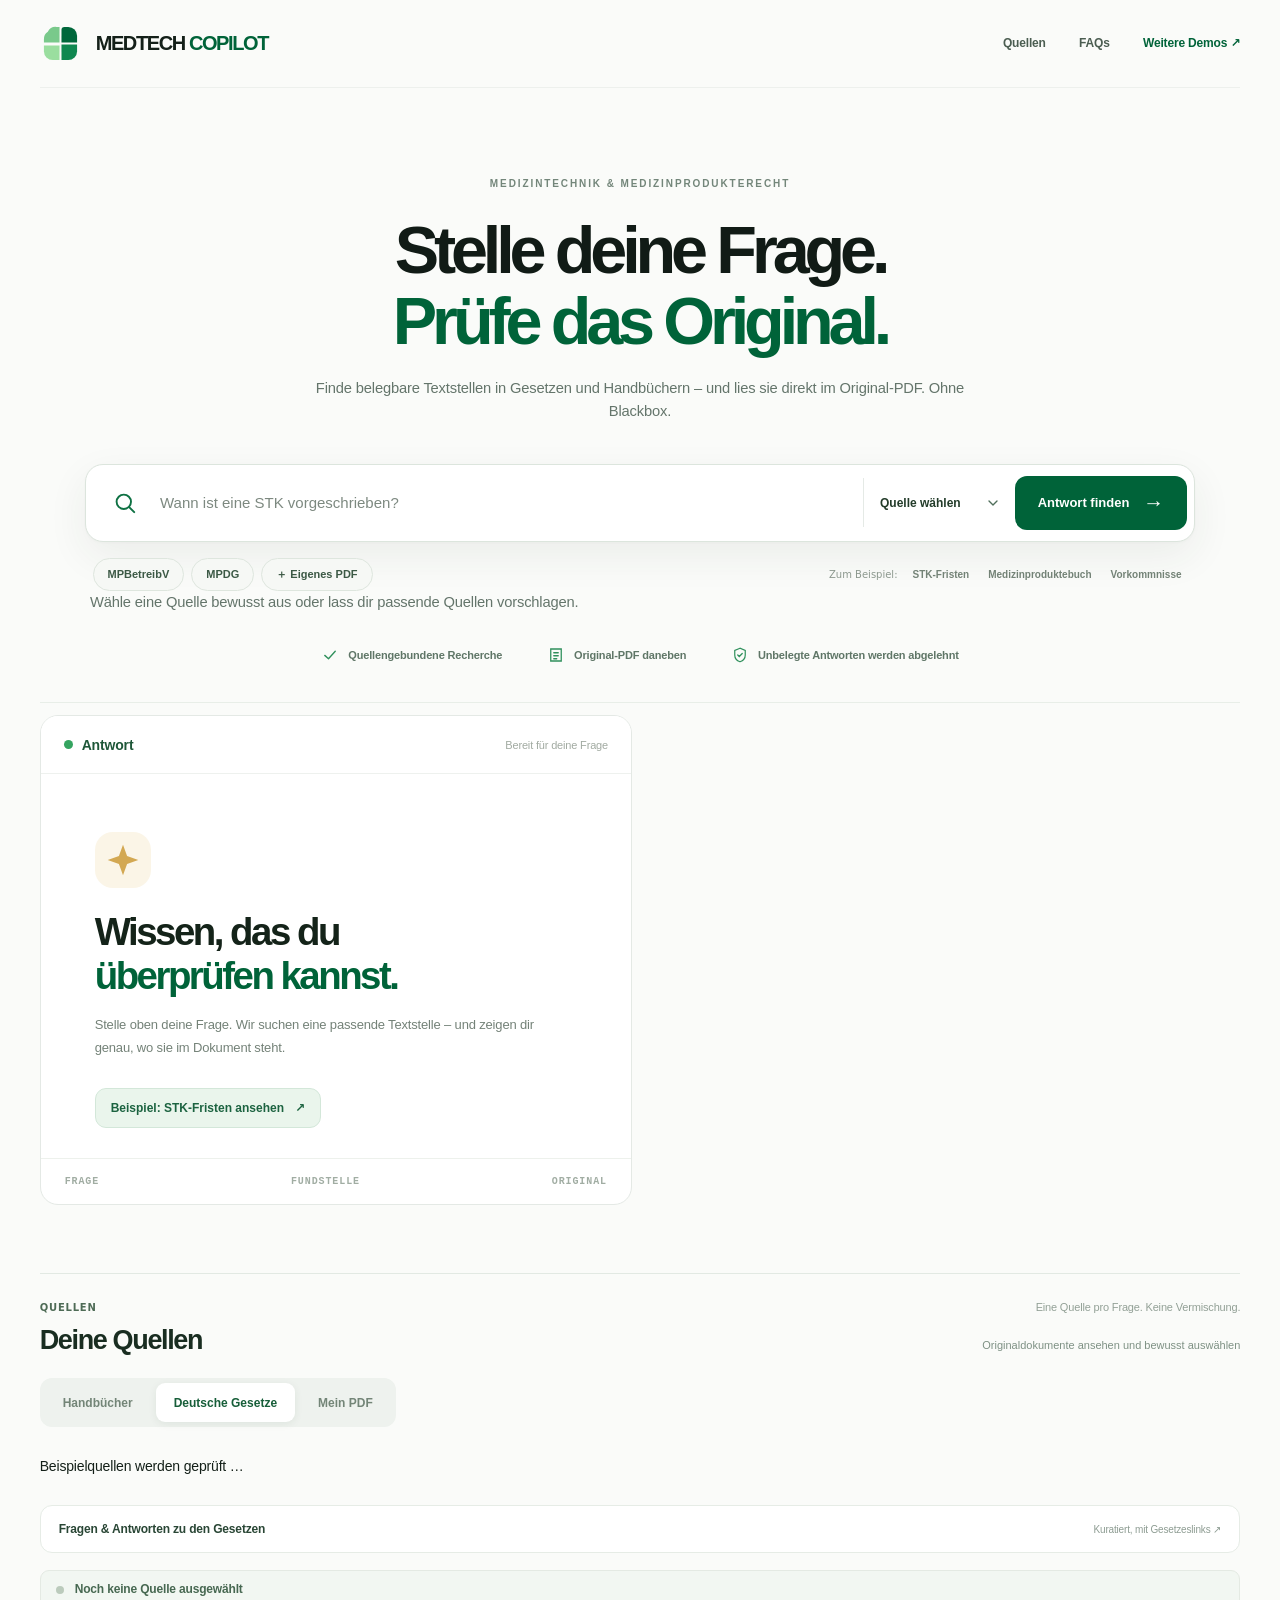
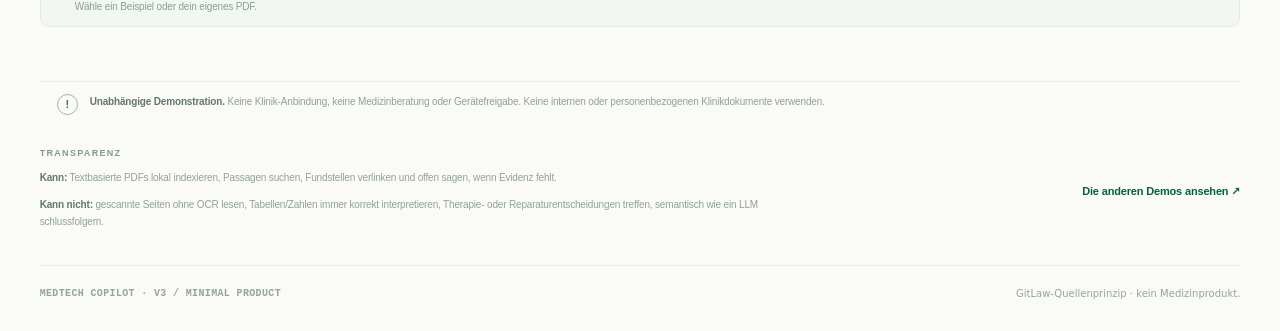
==== upload.html @ 41587930 "design(v3): show the actual user question above the answer, never placeholder legal conclusions" ====
<!doctype html>
<html lang="de">
<head>
<meta charset="utf-8">
<meta name="viewport" content="width=device-width,initial-scale=1">
<meta name="theme-color" content="#fafbf9">
<meta name="description" content="MEDTECH COPILOT: Quellengebundene Recherche für Medizinprodukterecht. Frage stellen, Fundstelle lesen, Original-PDF prüfen.">
<meta http-equiv="Content-Security-Policy" content="default-src 'self'; script-src 'self'; style-src 'self'; img-src 'self' blob: data:; worker-src 'self' blob:; connect-src 'self'; font-src 'self' data:; object-src 'none'; base-uri 'self'; form-action 'none'">
<title>MEDTECH COPILOT · Frage. Antwort. Original.</title>
<link rel="stylesheet" href="./v9.css">
<link rel="stylesheet" href="./source10.css">
<link rel="stylesheet" href="./v12.css">
<link rel="stylesheet" href="./v3.css">
<script defer src="./src/learning_loop.js"></script>
<script type="module" src="./src/upload_app.mjs"></script>
</head>
<body>
<div class="site">
  <header class="topbar">
    <a href="./upload.html" class="brand" aria-label="MEDTECH COPILOT">
      <span class="brand-mark" aria-hidden="true"><svg width="40" height="40" viewBox="0 0 40 40" fill="none"><path d="M7 8a9 9 0 0 1 9-5h3v16H3v-3a9 9 0 0 1 4-8Z" fill="#79C98B"/><path d="M24 3h4a9 9 0 0 1 9 9v7H21V6a3 3 0 0 1 3-3Z" fill="#00673B"/><path d="M3 22h16v15h-7a9 9 0 0 1-9-9v-6Z" fill="#9ADE9F"/><path d="M21 21h16v7a9 9 0 0 1-9 9h-7V21Z" fill="#0F8750"/></svg></span>
      <span class="brand-wordmark">MEDTECH <strong>COPILOT</strong></span>
    </a>
    <nav aria-label="Hauptnavigation">
      <a href="#sourceChooser">Quellen</a>
      <a href="#faqDisclosure">FAQs</a>
      <a href="./" class="nav-demos">Weitere Demos <span aria-hidden="true">↗</span></a>
    </nav>
  </header>
  <main>

    <section class="source-intro" aria-labelledby="mainTitle">
      <div class="intro-copy">
        <span class="hero-overline">MEDIZINTECHNIK &amp; MEDIZINPRODUKTERECHT</span>
        <h1 id="mainTitle">Stelle deine Frage.<span>Prüfe das Original.</span></h1>
        <p>Finde belegbare Textstellen in Gesetzen und Handbüchern – und lies sie direkt im Original-PDF. Ohne Blackbox.</p>
        <form id="heroQuestionForm" class="hero-question-form" autocomplete="off">
          <label class="visually-hidden" for="heroQuestionInput">Deine Fachfrage</label>
          <div class="hero-query-line">
            <svg class="hero-search-icon" width="23" height="23" viewBox="0 0 24 24" fill="none" aria-hidden="true"><circle cx="10.8" cy="10.8" r="7.2" stroke="currentColor" stroke-width="1.9"/><path d="m16.2 16.2 5 5" stroke="currentColor" stroke-width="1.9" stroke-linecap="round"/></svg>
            <input id="heroQuestionInput" type="search" maxlength="400" placeholder="Wann ist eine STK vorgeschrieben?" autocomplete="off" aria-describedby="heroQueryStatus" required>
            <label class="visually-hidden" for="heroSourceSelect">Quelle für die Recherche auswählen</label>
            <select id="heroSourceSelect" aria-label="Quelle für die Recherche auswählen">
              <option value="auto">Quelle wählen</option>
            </select>
            <button id="heroAskButton" type="submit">Antwort finden <span aria-hidden="true">→</span></button>
          </div>
        </form>
        <div class="v3-quickbar" aria-label="Quellen und Beispiele">
          <div class="v3-source-pills" aria-label="Quelle schnell auswählen">
            <button type="button" data-quick-source="mpbetreibv" aria-pressed="false">MPBetreibV</button>
            <button type="button" data-quick-source="mpdg" aria-pressed="false">MPDG</button>
            <button type="button" data-quick-source="own" aria-pressed="false">＋ Eigenes PDF</button>
          </div>
          <div class="hero-examples" aria-label="Beispielfragen">
            <span>Zum Beispiel:</span>
            <button type="button" data-starter-question="Wie oft ist eine sicherheitstechnische Kontrolle (STK) fällig?">STK-Fristen</button>
            <button type="button" data-starter-question="Für welche Geräte braucht man ein Medizinproduktebuch?">Medizinproduktebuch</button>
            <button type="button" data-starter-question="Wann muss ein mutmaßlich schwerwiegendes Vorkommnis gemeldet werden?">Vorkommnisse</button>
          </div>
        </div>
        <p id="heroQueryStatus" class="hero-query-status" role="status" aria-live="polite">Wähle eine Quelle bewusst aus oder lass dir passende Quellen vorschlagen.</p>
        <div id="heroRecommendations" class="hero-recommendations hidden" aria-label="Quelle für deine Frage bestätigen"></div>
      </div>
    </section>
    <div class="v3-proof-line" id="howItWorks" aria-label="So funktioniert MEDTECH COPILOT">
      <span><svg viewBox="0 0 24 24" width="18" height="18" fill="none" aria-hidden="true"><path d="M5 12.5 10 17l9-10" stroke="currentColor" stroke-width="1.8" stroke-linecap="round" stroke-linejoin="round"/></svg> Quellengebundene Recherche</span>
      <span><svg viewBox="0 0 24 24" width="18" height="18" fill="none" aria-hidden="true"><path d="m5 4 14 0v16H5zM9 9h6m-6 4h6m-6 4h4" stroke="currentColor" stroke-width="1.7" stroke-linecap="round"/></svg> Original-PDF daneben</span>
      <span><svg viewBox="0 0 24 24" width="18" height="18" fill="none" aria-hidden="true"><path d="M12 3 5 6v6c0 5 3 7.7 7 9 4-1.3 7-4 7-9V6l-7-3Z" stroke="currentColor" stroke-width="1.6"/><path d="m9 12 2 2 4-4" stroke="currentColor" stroke-width="1.7" stroke-linecap="round"/></svg> Unbelegte Antworten werden abgelehnt</span>
    </div>
    <div class="source-workbench" id="sourceWorkbench"><div class="source-main">
      <section id="workspaceWelcome" class="v3-welcome" aria-label="Antwortbereich">
        <div class="v3-pane-top"><span><span class="v3-pane-dot"></span> Antwort</span><span class="v3-pane-meta">Bereit für deine Frage</span></div>
        <div class="v3-welcome-content">
          <div class="v3-welcome-symbol" aria-hidden="true"><svg width="34" height="34" viewBox="0 0 40 40" fill="none"><path d="M20 2 24.8 15.2 38 20 24.8 24.8 20 38 15.2 24.8 2 20 15.2 15.2 20 2Z" fill="currentColor"/></svg></div>
          <h2>Wissen, das du<br><em>überprüfen kannst.</em></h2>
          <p>Stelle oben deine Frage. Wir suchen eine passende Textstelle – und zeigen dir genau, wo sie im Dokument steht.</p>
          <button type="button" id="welcomeExample" class="v3-try-example">Beispiel: STK-Fristen ansehen <span aria-hidden="true">↗</span></button>
        </div>
        <div class="v3-welcome-foot"><span>FRAGE</span><span>FUNDSTELLE</span><span>ORIGINAL</span></div>
      </section>
      <section class="source-chooser" id="sourceChooser" aria-label="Quelle für diese Recherche auswählen">
        <div class="chooser-head"><span class="eyebrow">QUELLEN</span><span class="source-help">Eine Quelle pro Frage. Keine Vermischung.</span></div>
        <p class="source-library-intro">Deine Quellen <span>Originaldokumente ansehen und bewusst auswählen</span></p>
        <div class="source-tabs" role="group" aria-label="Quellenkategorie">
          <button type="button" data-source-group="medtech" aria-pressed="false">Handbücher</button>
          <button type="button" class="active" data-source-group="laws" aria-pressed="true">Deutsche Gesetze</button>
          <button type="button" data-source-group="own" aria-pressed="false">Mein PDF</button>
        </div>
        <div id="sourceCards" class="source-cards" aria-live="polite"><p>Beispielquellen werden geprüft …</p></div>
        <div id="sourceAutoStatus" class="source-auto-status hidden" role="status" aria-live="polite">
          <div class="auto-status-header"><span class="auto-status-star">✦</span><strong id="sourceAutoTitle">Quellen-Copilot</strong></div>
          <p id="sourceAutoReason">Ich finde die passende Quelle für deine Frage.</p>
          <div id="sourceAutoBooks" class="source-auto-books"></div>
        </div>
        <div id="suggestedQuestions" class="suggested-questions hidden" aria-label="Beispielfragen zur ausgewählten Quelle"></div>
        <details id="faqDisclosure" class="v3-disclosure v3-faq-disclosure"><summary>Fragen &amp; Antworten zu den Gesetzen <span>Kuratiert, mit Gesetzeslinks <span aria-hidden="true">↗</span></span></summary><section id="faqPanel" class="faq-panel hidden" aria-label="Rechtsfragen und geprüfte Fundstellen">
          <div class="faq-head"><div><span class="eyebrow">KURATIERTE EINSTIEGSFRAGEN</span><h3>Nachschlagen statt raten.</h3></div>
          <span class="faq-no-popularity">Keine echte Nutzungsrangliste · Redaktionelle Startauswahl</span></div>
          <div id="faqList" class="faq-list"></div>
        </section></details>
        <div id="sourceBanner" class="source-banner">
          <span class="source-banner-led"></span><div><strong id="selectedSourceName">Noch keine Quelle ausgewählt</strong>
          <small id="selectedSourceInfo">Wähle ein Beispiel oder dein eigenes PDF.</small></div>
        </div>
        <div id="allLawHint" class="all-law-hint hidden">
          <span>Hier: fünf konsolidierte PDF-Texte aus dem Bundesportal. Änderungen und Geltung dort prüfen. Weitere Gesetze:</span><a href="https://mikelninh.github.io/gitlaw/#/research" target="_blank" rel="noopener noreferrer">Im gesamten GitLaw-Korpus recherchieren ↗</a>
        </div>
      </section>
    <section class="workspace hidden" id="ownPdfPanel" aria-label="Eigenes PDF lokal auswählen">
      <div class="workspace-header"><div><span class="eyebrow">EIGENES PDF</span><h2>Eigenes Dokument auswählen</h2></div><span class="workspace-meta">PDF · bis 15 MB · bis 120 Seiten</span></div>
      <div class="own-book-panel" id="ownBookPanel" aria-label="Cover für dein eigenes PDF">
        <div class="own-book-art"><img id="ownCoverImage" src="./covers/own.svg" alt="Cover für dein eigenes PDF" width="340" height="482"></div>
        <div class="own-book-copy">
          <span class="eyebrow">DEIN BUCH · NUR LOKAL</span>
          <strong id="ownCoverTitle">Dein PDF</strong>
          <p id="ownCoverMeta">Sobald du ein PDF auswählst, zeigen wir hier eine Vorschau seiner ersten Seite. Das Bild bleibt in diesem Browser-Tab.</p>
          <span class="own-book-hint">PDF auswählen ↓</span>
        </div>
      </div>
      <div class="upload-grid">
        <div class="dropzone" id="dropzone" role="group" aria-label="PDF-Datei auswählen">
          <input id="pdfFile" type="file" accept="application/pdf,.pdf" aria-label="PDF-Datei hochladen" class="file-input">
          <div class="drop-icon" aria-hidden="true"><svg viewBox="0 0 48 48" fill="none"><path d="M11 8h18l8 8v25H11V8Z" stroke="currentColor" stroke-width="2"/><path d="M29 8v8h8M24 32V20m-5 5 5-5 5 5" stroke="currentColor" stroke-width="2" stroke-linecap="round" stroke-linejoin="round"/></svg></div>
          <strong>PDF hier ablegen</strong>
          <p>Oder ein öffentliches, nicht vertrauliches Handbuch auswählen.</p>
          <button id="choosePdf" class="choose-button" type="button">PDF auswählen <span aria-hidden="true">↗</span></button>
          <span class="drop-caption">Kein Upload an einen Server. Text wird nur in diesem Tab verarbeitet.</span>
          <a class="example-pdf" href="https://www.documents.philips.com/assets/Addendum/20250422/0be5036d5af74ece8a8fb2c70090cd18.pdf?feed=ifu_docs_feed" target="_blank" rel="noopener noreferrer">Kein PDF zur Hand? Öffentliches Philips-Beispiel öffnen ↗</a>
        </div>
        <aside class="upload-aside">
          <span class="eyebrow">PRIVATSPHÄRE · KLAR ERKLÄRT</span>
          <h3>Was passiert mit deinem PDF?</h3>
          <div class="privacy-point"><span class="point-icon">01</span><p>Die Datei wird im Browser geöffnet. Der Inhalt wird nicht an unsere Server geschickt.</p></div>
          <div class="privacy-point"><span class="point-icon">02</span><p>PDF.js wird von dieser Website ausgeliefert. Text und Fragen werden nicht gespeichert.</p></div>
          <div class="privacy-point"><span class="point-icon">03</span><p>Schließt du den Tab oder entfernst das PDF, ist der temporäre Index weg.</p></div>
          <p class="privacy-note">Der Webseitenaufruf selbst kann beim Hostinganbieter technische Zugriffslogs erzeugen. Keine Sprachaufnahme oder KI-API im Upload-Modus.</p>
        </aside>
      </div>
      <div class="import-status" id="importStatus" role="status" aria-live="polite">
        <span class="import-led"></span><span id="importMessage">Noch kein PDF ausgewählt.</span><span id="importPercent"></span>
      </div>
      <div class="loaded-bar hidden" id="loadedBar">
        <div><span class="loaded-icon" aria-hidden="true">✓</span><span><strong id="loadedName"></strong><small id="loadedDetail"></small></span></div>
        <button id="removePdf" type="button">Datei entfernen <span aria-hidden="true">×</span></button>
      </div>
    </section>
    <section class="search-section hidden" id="askSection" aria-label="Frage an das Dokument">
      <div class="workspace-header"><div><span class="eyebrow">WEITERFRAGEN</span><h2>Noch eine Frage zu dieser Quelle?</h2></div><span class="workspace-meta">Antwort nur bei belegbarer Textstelle</span></div>
      <form id="questionForm" class="question-form">
        <label for="questionInput" class="visually-hidden">Frage zur Quelle oder automatische Quellensuche</label>
        <input id="questionInput" disabled autocomplete="off" placeholder="Erst Quelle auswählen, dann eine Frage stellen …" maxlength="400">
        <button type="submit" id="askButton" disabled>Fragen <span aria-hidden="true">→</span></button>
      </form>
      <p class="search-hint">Nur die ausdrücklich gewählte Quelle wird durchsucht. Kein Mischen von Handbüchern oder Gesetzen. Keine Therapieempfehlung oder Gerätefreigabe.</p>
      <details id="qualityDisclosure" class="v3-disclosure v3-quality-disclosure"><summary>Qualität &amp; lokale Statistik <span>Datensparsam · freiwillig <span aria-hidden="true">↗</span></span></summary><div class="learning-panel" id="learningPanel">
        <div class="learning-head"><div><span class="eyebrow">QUALITY LOOP / PRIVACY FIRST</span><strong>Was ist eine gute Antwort?</strong>
        <p>Richtige Quelle und Fassung, wörtlich belegbare Stelle, korrekte Reichweite, keine unbelegten Schlussfolgerungen und eine hilfreiche Antwort.</p></div>
        <label class="learning-consent"><input type="checkbox" id="learningConsent"> Lokale Nutzungsstatistik aktivieren</label></div>
        <p class="learning-privacy">Freiwillig · Nur Zähler in diesem Browser. Keine Fragen, Dokumente oder Kennungen werden gespeichert oder versendet. Keine besucherübergreifende Statistik.</p>
        <div id="learningCounts" class="learning-counts" aria-live="polite"></div>
        <div class="learning-actions"><button type="button" id="exportLearning">Zähler als JSON exportieren</button><button type="button" id="resetLearning">Lokale Zähler löschen</button></div>
      </div></details>
    </section>
    <section class="result-section hidden" id="resultSection" aria-live="polite" aria-label="Suchergebnis und Originalseite">
      <div class="result-head"><span class="v3-result-label"><span class="v3-pane-dot"></span> Antwort</span><span class="answer-status" id="answerStatus"></span></div>
      <div class="result-grid">
        <div class="answer-side">
          <div class="v3-current-question"><span>DEINE FRAGE</span><strong id="answeredQuestion"></strong></div>
          <h2 id="answerTitle">Fundstelle</h2>
          <p id="answerLead"></p>
          <div id="editorialAnswer" class="editorial-answer hidden" aria-label="Redaktionelle Kurzorientierung"></div>
          <div class="citation-card hidden" id="citationCard">
            <div class="citation-top"><span>BELEGTE PASSAGE</span><span id="citationPage"></span></div>
            <blockquote id="citationText"></blockquote>
            <div class="citation-meta" id="citationMeta"></div>
            <div class="evidence-actions"><button class="verify-button" id="verifySource" type="button"><span aria-hidden="true">↗</span> Original prüfen</button><button class="jump-button" id="goToPage" type="button">Seite anzeigen <span aria-hidden="true">→</span></button></div>
          </div>
          <div id="additionalCitations" class="additional-citations"></div>
          <div class="answer-bottom">Dies ist ein wortgetreuer Textauszug, keine generierte Erklärung. Relevanz und Gerätemodell müssen fachlich geprüft werden.</div>
          <div class="answer-quality" id="answerQuality">
            <span class="eyebrow">QUELLENQUALITÄT / FEEDBACK</span>
            <p><strong>Automatisch geprüft:</strong> Auszug, PDF-Seite und Quellenbindung. <strong>Nicht automatisch geprüft:</strong> juristische Auslegung, vollständige Relevanz oder Aktualität.</p>
            <div class="answer-feedback"><span>Hat dir diese Fundstelle geholfen?</span><button type="button" id="answerHelpful">Ja, hilfreich</button><button type="button" id="answerUnhelpful">Nein, unpassend</button></div>
            <span id="feedbackAcknowledgement" class="feedback-ack" role="status"></span>
          </div>
        </div>
        <aside class="viewer" id="viewer" aria-label="PDF-Seitenvorschau">
          <div class="viewer-head"><strong>Original-PDF</strong><span id="viewerPageLabel">Noch keine Seite</span></div>
          <div class="viewer-stage" id="viewerStage">
            <div class="viewer-empty" id="viewerEmpty"><span class="v3-pdf-icon" aria-hidden="true">▣</span><strong>Original. Keine Behauptung.</strong><p>Wenn du eine Quelle auswählst, erscheint hier ihr PDF. Fundstellen werden markiert.</p><span class="v3-pdf-placeholder-line"></span><span class="v3-pdf-placeholder-line short"></span><span class="v3-pdf-placeholder-line"></span></div>
            <div id="pdfPageFrame" class="pdf-page-frame"><canvas id="pageCanvas" class="hidden" aria-label="Gerenderte Original-PDF-Seite"></canvas><div id="pdfHighlights" class="pdf-highlights" aria-hidden="true"></div></div>
          </div>
          <div class="viewer-controls">
            <button id="prevPage" type="button" disabled aria-label="Vorherige Seite">←</button>
            <span id="viewerCounter">– / –</span>
            <button id="nextPage" type="button" disabled aria-label="Nächste Seite">→</button>
            <a id="openOriginal" class="open-original disabled" aria-disabled="true" tabindex="-1">PDF öffnen ↗</a>
          </div>
        </aside>
      </div>
    </section>
      </div><aside class="source-side" id="sourceSide" aria-label="Originalquelle dauerhaft neben der Antwort"></aside></div>
    <div class="boundary"><span aria-hidden="true">!</span><p><strong>Unabhängige Demonstration.</strong> Keine Klinik-Anbindung, keine Medizinberatung oder Gerätefreigabe. Keine internen oder personenbezogenen Klinikdokumente verwenden.</p></div>
    <section class="limit-foot"><div><span class="eyebrow">TRANSPARENZ</span><p><strong>Kann:</strong> Textbasierte PDFs lokal indexieren, Passagen suchen, Fundstellen verlinken und offen sagen, wenn Evidenz fehlt.</p><p><strong>Kann nicht:</strong> gescannte Seiten ohne OCR lesen, Tabellen/Zahlen immer korrekt interpretieren, Therapie- oder Reparaturentscheidungen treffen, semantisch wie ein LLM schlussfolgern.</p></div><a href="./" class="back-home">Die anderen Demos ansehen ↗</a></section>
  </main>
  <footer>MEDTECH COPILOT · V3 / MINIMAL PRODUCT <span>GitLaw-Quellenprinzip · kein Medizinprodukt.</span></footer>
</div>
</body>
</html>
---- v9.css ----
/* MEDTECH COPILOT V0.9 — Bring Your Own Manual
 * Original editorial UI; all document processing client-side.
 */
:root{color-scheme:light;--ink:#1b3429;--ink2:#44634e;--muted:#83958a;--line:#dde8de;--bg:#f6f8f4;--green:#246948;--mint:#baf1c6;--panel:#ffffff}
*{box-sizing:border-box}
html{scroll-behavior:smooth}
body{margin:0;background:var(--bg);color:var(--ink);font-family:Inter,"Segoe UI",system-ui,-apple-system,sans-serif;font-size:14px;-webkit-font-smoothing:antialiased}
button,input{font:inherit}
button{cursor:pointer}
button:disabled{cursor:not-allowed;opacity:.48}
a{color:inherit}
.site{max-width:1300px;margin:auto;padding:0 clamp(16px,3.5vw,45px)}
.topbar{min-height:88px;display:flex;align-items:center;justify-content:space-between;gap:22px;border-bottom:1px solid #dbe5da}
.brand{text-decoration:none;display:flex;align-items:center;gap:11px;font-weight:810;font-size:23px;letter-spacing:-.072em;color:#1b392a}
.brand b{color:#439c66}
.brand small{display:block;font-size:9px;color:#7b9682;letter-spacing:.14em;font-weight:800;margin-top:-1px}
.brand-mark{width:36px;height:36px;border-radius:12px;background:#1d5a3b;color:#c2efc6;display:grid;place-items:center}
.brand-mark svg{width:28px;height:28px}
.topbar nav{display:flex;align-items:center;gap:19px}
.topbar nav>a{text-decoration:none;font-size:12px;font-weight:670;color:#64826c}
.topbar nav>a:hover{text-decoration:underline}
.status{display:flex;gap:8px;align-items:center;background:#e8f3e8;border:1px solid #d2e6d3;border-radius:20px;color:#367751;font-family:ui-monospace,monospace;font-size:10px;letter-spacing:.09em;font-weight:770;padding:9px 11px}
.status-light{width:7px;height:7px;border-radius:50%;background:#469f65}
.boundary{display:flex;align-items:start;gap:12px;background:#eaf0e7;border-radius:11px;padding:13px 18px;margin:19px 0 26px;color:#6c8370;font-size:11px;line-height:1.65}
.boundary>span{width:21px;height:21px;flex:0 0 21px;display:grid;place-items:center;border-radius:50%;border:1px solid #9db6a0;color:#406f4e;font-weight:740}
.boundary p{margin:0}.boundary strong{color:#395d43}
.hero{border-radius:27px;background:#19362b;color:#f3f9ef;display:grid;grid-template-columns:minmax(0,1.25fr) minmax(260px,.7fr);position:relative;overflow:hidden;min-height:381px}
.hero:before{content:"";position:absolute;inset:0;pointer-events:none;background:radial-gradient(circle at 77% 20%,rgba(118,196,134,.18),transparent 43%),repeating-linear-gradient(90deg,transparent 0 95px,rgba(255,255,255,.012) 96px)}
.hero-copy{position:relative;z-index:1;padding:clamp(31px,4.5vw,65px)}
.eyebrow{font-size:10px;letter-spacing:.145em;font-weight:820;color:#4e8663}
.hero .eyebrow{color:#94dba8}
.accent-line{display:inline-block;width:21px;height:1px;background:#b3eec4;vertical-align:middle;margin-right:9px}
.hero h1{font-size:clamp(50px,5.5vw,78px);line-height:1.02;letter-spacing:-.08em;font-weight:670;margin:26px 0 17px}
.hero h1 em{font-style:normal;color:#adf0be}
.hero-intro{font-size:14px;color:#b6ccba;line-height:1.75;max-width:620px}
.hero-intro strong{color:#e6f8e9;font-weight:690}
.hero-trust{display:flex;flex-wrap:wrap;gap:16px;margin-top:28px;color:#aac9b2;font-size:10px;font-weight:650}
.hero-trust>span{display:flex;align-items:center;gap:7px}
.trust-symbol{border:1px solid #7bad8c;border-radius:50%;width:18px;height:18px;display:grid;place-items:center;font-size:10px;color:#a5f2bc}
.hero-proof{position:relative;display:grid;place-items:center;min-width:0;padding:32px}
.proof-file{width:min(310px,90%);background:#f9fff9;color:#234130;border-radius:16px;transform:rotate(5deg);box-shadow:0 25px 55px rgba(0,14,5,.25);overflow:hidden}
.proof-file-head{display:flex;align-items:center;justify-content:space-between;gap:8px;padding:17px 19px;border-bottom:1px solid #dce7dc;font-size:9px;letter-spacing:.12em;font-weight:800;color:#6b9273}
.proof-lines{display:grid;gap:12px;padding:25px 19px 22px}
.proof-lines i{height:8px;background:#dbe8da;border-radius:3px}
.proof-lines i:nth-child(2){width:86%}.proof-lines i:nth-child(3){width:70%}.proof-lines i:nth-child(4){width:90%}
.proof-highlight{background:#e0f1e1;margin:0 15px 15px;padding:17px;border-radius:11px;display:flex;flex-direction:column;gap:7px}
.proof-highlight span{font-size:9px;letter-spacing:.11em;font-weight:800;color:#528d64}
.proof-highlight b{font-size:29px;letter-spacing:-.065em}
.proof-highlight small{font-size:11px;color:#408158}
.workspace,.search-section{margin-top:39px}
.workspace-header{display:flex;align-items:end;justify-content:space-between;gap:18px;margin-bottom:18px}
.workspace-header h2{font-size:clamp(24px,2.7vw,33px);letter-spacing:-.055em;margin:9px 0 0;line-height:1.2}
.workspace-meta{font-size:11px;color:#91a295;text-align:right}
.upload-grid{display:grid;grid-template-columns:minmax(0,1.2fr) minmax(270px,.8fr);gap:13px}
.dropzone{border:1.5px dashed #aac9b0;border-radius:19px;background:#fcfffb;min-height:300px;display:flex;align-items:center;justify-content:center;flex-direction:column;padding:31px 25px;text-align:center;gap:11px;transition:background .15s,border-color .15s}
.dropzone.over{background:#e6f5e9;border-color:#348c55}
.dropzone.busy{opacity:.78}
.file-input{position:absolute!important;width:1px!important;height:1px!important;opacity:0;overflow:hidden;pointer-events:none}
.drop-icon{width:58px;height:58px;display:grid;place-items:center;background:#e8f4e8;color:#368b58;border-radius:17px}
.drop-icon svg{width:36px;height:36px}
.dropzone>strong{font-size:21px;letter-spacing:-.045em;margin-top:6px}
.dropzone>p{font-size:12px;color:#829589;margin:0}
.choose-button{border:0;border-radius:10px;background:#245f43;color:#fff;font-size:12px;font-weight:790;min-height:43px;padding:12px 18px;margin-top:6px;display:inline-flex;gap:19px;align-items:center}
.choose-button:hover{background:#32845a}
.drop-caption{font-size:10px;color:#8aa18f;line-height:1.6;margin-top:7px}
.upload-aside{border:1px solid #e0e8e0;border-radius:19px;background:#eef5ec;padding:29px 27px}
.upload-aside h3{font-size:23px;letter-spacing:-.055em;line-height:1.25;margin:14px 0 24px}
.privacy-point{display:grid;grid-template-columns:26px 1fr;gap:12px;align-items:start;margin-bottom:13px}
.point-icon{font-family:ui-monospace,monospace;font-size:11px;font-weight:770;color:#558d67}
.privacy-point p{font-size:12px;color:#597762;line-height:1.55;margin:0}
.privacy-note{font-size:10px;line-height:1.65;color:#809585;border-top:1px solid #d6e7d3;padding-top:16px;margin:18px 0 0}
.import-status{margin-top:12px;border-radius:11px;border:1px solid #e0e9df;background:#f8fbf7;display:flex;align-items:center;gap:10px;min-height:44px;padding:11px 15px;color:#7c9582;font-size:11px;line-height:1.5}
.import-status .import-led{height:8px;width:8px;flex:0 0 8px;border-radius:50%;background:#b5c6b7}
.import-status.loading .import-led{background:#d3a75b}
.import-status.success{border-color:#bde2c5;background:#eaf7ed;color:#33764a}.import-status.success .import-led{background:#40a167}
.import-status.error{border-color:#ead3ba;background:#fff4e7;color:#95633e}.import-status.error .import-led{background:#d28647}
#importMessage{flex:1}
#importPercent{font-family:ui-monospace,monospace;font-size:10px;white-space:nowrap}
.loaded-bar{margin-top:12px;border:1px solid #cce4cf;border-radius:12px;background:white;display:flex;justify-content:space-between;gap:15px;align-items:center;padding:14px 17px}
.loaded-bar>div{display:flex;gap:12px;align-items:center;min-width:0}
.loaded-bar>div>span:last-child{display:grid;gap:5px;min-width:0}
.loaded-bar strong{font-size:12px;overflow-wrap:anywhere}
.loaded-bar small{font-size:10px;color:#8da491;line-height:1.3}
.loaded-icon{background:#e2f4e6;color:#3b9258;border-radius:50%;height:26px;width:26px;flex:0 0 26px;display:grid;place-items:center}
.loaded-bar button{white-space:nowrap;background:transparent;border:1px solid #d8e4d8;color:#6b8b70;font-size:11px;border-radius:8px;padding:10px}
.loaded-bar button:hover{background:#fff1ef;color:#8c5450}
.question-form{display:flex;gap:7px;align-items:stretch;background:white;border:1px solid #dce8dc;border-radius:13px;padding:7px;box-shadow:0 11px 27px rgba(20,69,33,.035)}
.question-form:focus-within{border-color:#8abb95;box-shadow:0 0 0 3px #d9eddf}
.question-form input{flex:1;min-width:0;border:0;outline:0;padding:12px 14px;font-size:13px;color:#25402f}
.question-form button{border:0;border-radius:9px;min-height:47px;background:#245c40;color:white;padding:12px 17px;font-size:12px;font-weight:750;white-space:nowrap}
.question-form button:not(:disabled):hover{background:#328158}
.question-form input:disabled{background:transparent}
.search-hint{font-size:11px;color:#95a499;margin:11px 4px 0;line-height:1.6}
.result-section{margin-top:30px;border:1px solid #dbe7dc;border-radius:21px;background:#fff;overflow:hidden;scroll-margin-top:12px}
.result-head{display:flex;justify-content:space-between;align-items:center;gap:15px;padding:17px 23px;border-bottom:1px solid #e7ede6;background:#f9fcf8}
.answer-status{font-size:10px;letter-spacing:.09em;font-weight:790;color:#477858;background:#e8f3e9;padding:8px 11px;border-radius:8px}
.answer-status.unknown{color:#926432;background:#fff1df}.answer-status.blocked{color:#9a5248;background:#fcebe7}
.result-grid{display:grid;grid-template-columns:minmax(0,1.07fr) minmax(320px,.8fr)}
.answer-side{padding:26px 27px;min-width:0}
.answer-side>h2{font-size:27px;letter-spacing:-.06em;margin:0 0 14px;line-height:1.2}
.answer-side>p{font-size:13px;line-height:1.65;color:#718a76}
.citation-card{margin:22px 0;border:1px solid #cce4cf;border-radius:13px;overflow:hidden}
.citation-top{background:#e9f5e9;color:#347b4b;padding:12px 15px;display:flex;justify-content:space-between;align-items:center;gap:10px;font-size:10px;letter-spacing:.09em;font-weight:760}
.citation-card blockquote{border:0;margin:0;padding:21px;color:#31533d;font-size:14px;line-height:1.75;overflow-wrap:anywhere}
.citation-meta{border-top:1px solid #e5eee4;padding:12px 16px;color:#849c88;font-size:10px}
.jump-button{margin:0 15px 15px;background:#245f42;color:white;border:0;border-radius:9px;padding:12px 14px;display:inline-flex;gap:22px;font-size:11px;font-weight:760}
.jump-button:hover{background:#347f57}
.additional-citations{display:flex;flex-wrap:wrap;gap:7px;margin-top:10px}
.more-citation{border:1px solid #d1e6d3;background:#f7fbf6;color:#4c845b;border-radius:8px;padding:9px 12px;font-size:11px;font-weight:700}
.answer-bottom{border-top:1px solid #e8eee7;padding-top:14px;margin-top:24px;color:#99a99c;font-size:10px;line-height:1.6}
.viewer{border-left:1px solid #e2ebe1;background:#f0f5ed;min-width:0;display:flex;flex-direction:column}
.viewer-head{display:flex;justify-content:space-between;gap:10px;padding:17px 20px;border-bottom:1px solid #dfe8db;color:#53755e}
.viewer-head strong{font:790 10px ui-monospace,monospace;letter-spacing:.09em}
.viewer-head span{font-size:11px;color:#879d87}
.viewer-stage{background:#e6eae3;min-height:380px;max-height:690px;overflow:auto;padding:20px;display:flex;justify-content:center;align-items:flex-start;overscroll-behavior:contain}
.viewer-stage canvas{background:white;max-width:100%;height:auto!important;box-shadow:0 10px 26px rgba(16,33,18,.19);border:1px solid #d8dfd7}
.viewer-empty{align-self:center;text-align:center;padding:50px 15px;display:flex;flex-direction:column;align-items:center;gap:15px;color:#8aa18b}
.viewer-empty span{font-size:44px;color:#abc2ae}
.viewer-empty p{max-width:230px;line-height:1.6;font-size:12px}
.viewer-controls{display:flex;align-items:center;gap:9px;padding:12px 16px;background:#f4f8f2;border-top:1px solid #d9e5d8}
.viewer-controls button{border:1px solid #d4e4d5;border-radius:8px;background:white;color:#3f7950;padding:9px 12px}
.viewer-controls>span{color:#6f9577;font-family:ui-monospace,monospace;font-size:11px}
.open-original{margin-left:auto;text-decoration:none;color:#317b4b;font-size:11px;font-weight:730;white-space:nowrap}
.open-original.disabled{pointer-events:none;opacity:.4}
.limit-foot{display:flex;justify-content:space-between;gap:40px;align-items:center;margin:43px 0 26px;padding:23px 0 0;border-top:1px solid #dce5d8}
.limit-foot p{color:#728975;font-size:11px;line-height:1.7;max-width:760px}
.limit-foot p strong{color:#31573e}
.back-home{text-decoration:none;font-size:11px;color:#36744e;font-weight:730;white-space:nowrap}
footer{display:flex;justify-content:space-between;gap:14px;padding:22px 0 32px;border-top:1px solid #dce5d8;color:#94a396;font:760 10px ui-monospace,monospace;letter-spacing:.07em}
footer span{font-family:system-ui,sans-serif;font-weight:450;letter-spacing:normal}
.visually-hidden{position:absolute!important;width:1px;height:1px;padding:0;margin:-1px;overflow:hidden;clip:rect(0,0,0,0);white-space:nowrap;border:0}
.hidden{display:none!important}
:focus-visible{outline:3px solid #79bc8a;outline-offset:3px}
@media(max-width:980px){
.hero{grid-template-columns:1.3fr .75fr}.hero-copy{padding:36px}
.hero h1{font-size:56px}
.upload-aside{padding:23px 19px}
.result-grid{grid-template-columns:1fr .85fr}
}
@media(max-width:710px){
.site{padding:0 15px}
.topbar{min-height:68px}.topbar nav{gap:10px}.topbar nav>a{font-size:11px}.status{font-size:8px;padding:8px}
.brand{font-size:21px}.brand-mark{height:32px;width:32px}
.boundary{font-size:10px;padding:12px 13px;margin:13px 0}
.hero{grid-template-columns:1fr;border-radius:20px;min-height:0}
.hero-copy{padding:32px 23px 17px}.hero h1{font-size:clamp(47px,11vw,65px);margin:20px 0 12px}.hero-intro{font-size:13px}
.hero-trust{gap:9px 14px;margin-top:20px}
.hero-proof{padding:10px 24px 26px}
.proof-file{width:min(270px,72vw);transform:rotate(2deg)}
.proof-lines{padding:12px 17px 10px;gap:7px}.proof-lines i{height:6px}
.proof-highlight{padding:10px 13px}.proof-highlight b{font-size:21px}
.workspace,.search-section{margin-top:27px}
.workspace-header{display:block}.workspace-header h2{font-size:26px}.workspace-meta{display:block;text-align:left;margin-top:7px}
.upload-grid{grid-template-columns:1fr;gap:10px}
.dropzone{min-height:266px;padding:24px 16px}
.upload-aside{padding:23px 19px}.upload-aside h3{font-size:21px;margin:12px 0 15px}
.privacy-point{margin-bottom:10px}
.loaded-bar{align-items:flex-start}.loaded-bar button{align-self:center;padding:9px 7px;font-size:10px}
.question-form input{font-size:12px;padding:8px}
.question-form button{font-size:11px;padding:12px 10px}
.result-grid{grid-template-columns:1fr}
.answer-side{padding:23px 19px}
.viewer{border-left:0;border-top:1px solid #dfe9dd}
.viewer-stage{min-height:310px;max-height:590px;padding:13px}
.viewer-controls{padding:12px 15px}
.result-head{padding:14px 17px}
.limit-foot{display:block;margin-top:30px}.back-home{display:inline-block;margin-top:15px}
footer{font-size:9px;line-height:1.6}
}
@media(prefers-reduced-motion:reduce){html{scroll-behavior:auto}}

.example-pdf{display:inline-block;color:#39835b;font-size:11px;line-height:1.5;font-weight:670;text-decoration:underline;text-underline-offset:3px;margin-top:4px}
.example-pdf:hover{color:#1f6b46}
---- source10.css ----
/* V1.0 · GitLaw × MEDTECH COPILOT · explicit source-first workbench. */
.source-intro{display:flex;align-items:end;justify-content:space-between;gap:32px;padding:27px 2px 34px}
.source-intro h1{font-size:clamp(35px,4.2vw,55px);line-height:1.08;letter-spacing:-.068em;margin:13px 0 11px;font-weight:720}
.source-intro h1 em{font-style:normal;color:#397f52}
.source-intro p{font-size:12px;line-height:1.65;color:#6b8572;max-width:660px;margin:0}
.source-intro p strong{color:#315c40}
.gitlaw-cta{border:1px solid #cce2cf;background:#eaf5e9;max-width:233px;min-width:210px;flex:0 0 auto;padding:13px 16px;border-radius:12px;text-decoration:none;font-size:11px;line-height:1.45;font-weight:750;color:#276c46}
.gitlaw-cta small{display:block;font-size:9px;font-weight:470;margin-top:5px;color:#679274}
.gitlaw-cta:hover{background:#dceedd}
.source-workbench{display:grid;grid-template-columns:minmax(0,1fr) minmax(370px,.88fr);gap:18px;align-items:start}
.source-main{min-width:0;display:flex;flex-direction:column;gap:18px}
.source-chooser{border:1px solid #dce9dc;background:#fff;border-radius:17px;padding:21px}
.chooser-head{display:flex;gap:14px;justify-content:space-between;align-items:center;flex-wrap:wrap;margin-bottom:17px}
.source-help{color:#9eae9f;font-size:10px}
.source-tabs{display:grid;grid-template-columns:repeat(3,minmax(0,1fr));gap:5px;background:#eff5ec;border-radius:11px;padding:5px;margin-bottom:17px}
.source-tabs button{border:0;background:transparent;border-radius:8px;font-size:11px;font-weight:720;color:#7c967e;padding:13px 5px;min-height:42px}
.source-tabs button.active{background:#fff;color:#257648;box-shadow:0 3px 8px rgba(19,64,32,.09)}
.source-tabs button:hover:not(.active){background:#e3eee0}
.source-cards{display:grid;grid-template-columns:repeat(2,minmax(0,1fr));gap:10px}
.source-choice{display:flex;flex-direction:column;align-items:flex-start;text-align:left;gap:9px;padding:16px 15px;min-height:132px;background:#fcfefb;color:#264b34;border:1px solid #dce8dd;border-radius:11px;transition:border-color .17s,background .17s}
.source-choice:hover{border-color:#8fc79f;background:#f5fbf3}
.source-choice.active{background:#eaf5e8;border-color:#579b6a;box-shadow:inset 0 0 0 1px #72b982}
.source-choice-kicker{color:#649474;font-size:9px;font-weight:850;letter-spacing:.075em}
.source-choice strong{font-size:18px;letter-spacing:-.042em}
.source-choice small{font-size:10px;color:#8ca38d;line-height:1.4}
.source-banner{display:flex;gap:11px;align-items:start;border:1px solid #e1e9df;background:#f7faf5;border-radius:10px;padding:13px 14px;margin-top:13px}
.source-banner.has-source{border-color:#bce0bd;background:#eaf8ea}
.source-banner-led{margin-top:4px;width:8px;height:8px;flex:0 0 8px;border-radius:50%;background:#bbcbbc}
.source-banner.has-source .source-banner-led{background:#4ca16a}
.source-banner strong{display:block;font-size:12px;color:#476851;margin-bottom:4px}
.source-banner small{display:block;line-height:1.45;font-size:10px;color:#8a9f8c}
.all-law-hint{margin-top:12px;padding:11px;border-radius:10px;background:#f1f7ef;display:flex;justify-content:space-between;align-items:center;gap:14px;flex-wrap:wrap;font-size:10px;color:#78917d}
.all-law-hint a{font-size:10px;color:#317d4a;font-weight:750}
.source-main .workspace,.source-main .search-section{margin-top:0}
.source-main .workspace{border:1px solid #e0ebe0;background:white;border-radius:15px;padding:15px}
.source-main .workspace-header h2{font-size:22px}
.source-main .workspace-header{margin-bottom:13px}
.source-main .upload-grid{grid-template-columns:1fr}
.source-main .dropzone{min-height:200px;padding:17px}
.source-main .drop-icon{width:44px;height:44px;border-radius:12px}
.source-main .drop-icon svg{width:29px;height:29px}
.source-main .dropzone>strong{font-size:17px;margin-top:0}
.source-main .upload-aside{display:none}
.source-main .search-section{background:#fff;border:1px solid #dfe8df;border-radius:16px;padding:21px}
.source-main .search-section h2{font-size:23px}
.source-main .question-form{box-shadow:none}
.source-main .search-hint{margin-bottom:0}
.source-main .result-section{margin-top:0}
.source-main .result-grid{display:block}
.source-main .answer-side{width:100%;padding:22px}
.source-main .answer-side>h2{font-size:23px}
.source-side{min-width:0;position:sticky;top:15px;align-self:start}
.source-side .viewer{border:1px solid #cddfce;background:#f2f7f0;border-radius:17px;overflow:hidden}
.source-identity{display:flex;flex-direction:column;gap:10px;padding:19px 20px 15px;background:#f8fcf6;border-bottom:1px solid #dfe9dc}
.source-identity-name{font-size:20px;color:#2a593b;letter-spacing:-.045em;line-height:1.15}
.source-identity-meta{font-size:11px;color:#849c87;line-height:1.5}
.source-official-link{font-size:11px;font-weight:740;color:#2a7650;text-decoration:underline;text-underline-offset:3px}
.source-side .viewer-head{padding:12px 19px}
.source-side .viewer-stage{min-height:330px;max-height:70vh;overflow:auto;background:#e7ede4}
.source-side .viewer-controls{min-height:56px}
.viewer-source-note{padding:12px 18px;background:#f5faf3;border-top:1px solid #dae6d9;font-size:10px;line-height:1.6;color:#8b9f90;margin:0}
.source-missing{font-size:12px;color:#9a6e42;padding:15px}
.source-main .search-section:focus-within{border-color:#9dc6a2}
.source-main .source-chooser{scroll-margin-top:14px}
@media(min-width:1100px){.source-workbench{grid-template-columns:minmax(0,1.08fr) minmax(450px,.92fr)}}
@media(max-width:900px){.source-workbench{grid-template-columns:minmax(0,1fr) minmax(310px,.88fr);gap:12px}.source-chooser{padding:14px}.source-choice{min-height:125px;padding:11px}.source-choice strong{font-size:15px}.source-intro h1{font-size:41px}}
@media(max-width:700px){
 .source-intro{display:block;padding:20px 1px 22px}
 .source-intro h1{font-size:clamp(32px,9vw,48px);line-height:1.08}
 .source-intro p{font-size:11px}
 .gitlaw-cta{display:block;max-width:none;width:100%;margin-top:15px;padding:11px 14px}
 .source-workbench{display:flex;flex-direction:column;gap:16px}
 .source-main{width:100%;gap:13px}
 .source-chooser{padding:15px}
 .source-tabs button{font-size:10px;min-height:42px;padding:11px 4px}
 .source-cards{grid-template-columns:repeat(2,minmax(0,1fr));gap:7px}
 .source-choice{padding:13px 10px;min-height:112px}
 .source-choice strong{font-size:16px}
 .source-choice small{font-size:10px}
 .source-choice-kicker{font-size:8px}
 .source-side{width:100%;position:relative;top:auto;order:1}
 .source-main{display:contents}
 .source-chooser{order:0;width:100%}
 .source-main .workspace{order:0;width:100%}
 .source-main .search-section{order:2;width:100%}
 .source-main .result-section{order:3;width:100%}
 .source-side .viewer-stage{max-height:400px;min-height:250px}
 .source-identity{padding:15px}
 .source-identity-name{font-size:18px}
 .source-main .workspace-header{display:block}
 .source-main .workspace-meta{margin-top:6px}
}


/* FIELDNOTES Library · book-cover source cards */
.source-cards{grid-template-columns:repeat(2,minmax(0,1fr));gap:12px}
.source-choice{align-items:center;text-align:center;display:flex;flex-direction:column;gap:12px;padding:14px 12px 15px;min-height:264px;overflow:hidden;position:relative}
.source-choice:after{content:"";position:absolute;inset:0;pointer-events:none;border-radius:10px;opacity:0;box-shadow:inset 0 0 0 2px #5eae79;transition:opacity .18s}
.source-choice.active:after{opacity:1}
.source-cover{width:min(125px,75%);height:173px;object-fit:cover;border-radius:6px 9px 9px 5px;box-shadow:5px 10px 18px rgba(11,34,22,.17),-3px 0 0 rgba(21,40,25,.15);transition:transform .2s ease,box-shadow .2s ease;transform:perspective(450px) rotateY(-5deg)}
.source-choice:hover .source-cover{transform:perspective(450px) rotateY(0deg) translateY(-3px);box-shadow:6px 13px 22px rgba(12,40,24,.22)}
.source-book-info{width:100%;display:flex;flex-direction:column;gap:5px;align-items:center;min-width:0}
.source-book-info .source-choice-kicker{font-size:8px;letter-spacing:.06em}
.source-book-info strong{font-size:17px;letter-spacing:-.045em;line-height:1.1}
.source-book-info small{font-size:10px;line-height:1.35;max-width:210px}
.source-auto-status{border:1px solid #bedac0;background:linear-gradient(140deg,#eef9ec,#e2f1e3);border-radius:13px;margin-top:13px;padding:15px 16px;position:relative;overflow:hidden}
.source-auto-status.routing{border-color:#99cca5;box-shadow:0 0 0 1px #d1ebd5,inset 0 0 24px rgba(64,180,97,.08)}
.auto-status-header{display:flex;align-items:center;gap:10px;color:#2f7248;font-size:12px}
.auto-status-star{display:grid;place-items:center;color:#438d58;font-size:20px;width:26px;height:26px}
.source-auto-status.routing .auto-status-star{animation:autoTwinkle .9s ease-in-out infinite alternate}
.source-auto-status p{font-size:10px;line-height:1.6;color:#6b8d73;margin:8px 0 10px}
.source-auto-status.warning{background:#fff5e9;border-color:#e8d5bf}
.source-auto-status.warning .auto-status-header{color:#91663e}
.source-auto-status.clarify{background:#f7f8ee;border-color:#d9dcc5}
.source-auto-books{display:flex;align-items:center;justify-content:flex-start;gap:9px;min-height:0;flex-wrap:wrap}
.auto-book{width:40px;height:58px;object-fit:cover;filter:saturate(.65);opacity:.52;border-radius:3px;transition:transform .15s,filter .15s,opacity .15s,box-shadow .15s}
.auto-book.scanning{filter:saturate(1.2);opacity:1;transform:translateY(-8px) scale(1.17);box-shadow:0 9px 21px rgba(21,99,50,.3)}
.auto-book.selected{filter:saturate(1.15);opacity:1;transform:translateY(-3px) scale(1.12);box-shadow:0 7px 18px rgba(35,104,57,.22);outline:2px solid #86bf90;outline-offset:2px}
.auto-suggestions{display:flex;flex-wrap:wrap;gap:8px}
.auto-suggestion{border:1px solid #cbdccc;border-radius:8px;background:white;display:flex;align-items:center;gap:9px;padding:7px 10px;color:#396d4e;font-size:11px;font-weight:750}
.auto-suggestion:hover{background:#e8f7e9}
.auto-suggestion-cover{height:43px;width:31px;object-fit:cover;border-radius:2px}
.suggested-questions{display:flex;align-items:center;flex-wrap:wrap;gap:8px;margin-top:13px}
.question-chip-label{font-size:8px;font-weight:780;color:#7c9d82;letter-spacing:.09em;flex-basis:100%}
.question-chip{font-size:10px;color:#347b4d;background:#f1f8ef;padding:8px 9px;border:1px solid #d7e8d6;border-radius:8px;text-align:left}
.question-chip:hover{background:#dfefdf;border-color:#9ec7a2}
.source-help{line-height:1.5;max-width:390px}
.source-help strong{font-weight:760;color:#2d8452}
@keyframes autoTwinkle{from{opacity:.5;transform:scale(.83) rotate(-12deg)}to{opacity:1;transform:scale(1.12) rotate(12deg)}}
@media(max-width:900px){
 .source-choice{min-height:224px;gap:9px}
 .source-cover{height:145px;width:min(104px,72%)}
 .source-book-info strong{font-size:15px}
}
@media(max-width:700px){
 .source-choice{min-height:210px;padding:11px 6px}
 .source-cover{height:136px;width:min(98px,71%)}
 .source-book-info .source-choice-kicker{font-size:7px}
 .source-book-info strong{font-size:14px}
 .source-book-info small{font-size:9px}
 .source-auto-books{gap:8px}
 .auto-book{width:35px;height:50px}
}
@media(prefers-reduced-motion:reduce){
 .source-auto-status.routing .auto-status-star{animation:none}
 .auto-book,.source-cover{transition:none!important;transform:none!important}
}

/* Own PDF book jacket: use the first locally rendered page when available. */
.own-book-panel{display:flex;align-items:center;gap:23px;padding:17px 19px;margin:0 0 17px;border:1px solid #dbe9da;border-radius:15px;background:linear-gradient(115deg,#f1f7ee,#fafcf8)}
.own-book-art{flex:0 0 102px;display:grid;place-items:center}
.own-book-art img{display:block;width:102px;height:144px;object-fit:contain;object-position:center;background:#fff;border-radius:5px 8px 8px 5px;box-shadow:5px 9px 15px rgba(25,61,34,.17)}
.own-book-copy{min-width:0}
.own-book-copy strong{display:block;font-size:19px;letter-spacing:-.04em;line-height:1.18;color:#28583d;overflow-wrap:anywhere;margin:7px 0}
.own-book-copy p{color:#65836c;font-size:11px;line-height:1.6;margin:0 0 10px}
.own-book-hint{display:inline-flex;padding:7px 10px;color:#2f764a;background:#e3f2e2;border-radius:8px;font-size:10px;font-weight:760}
.source-choice:focus-visible{outline:3px solid #2d8a58;outline-offset:3px}
.source-choice .source-cover{aspect-ratio:340/482}
@media(max-width:700px){.own-book-panel{gap:14px;padding:13px}.own-book-art{flex-basis:83px}.own-book-art img{width:83px;height:117px}.own-book-copy strong{font-size:16px}.own-book-copy p{font-size:10px}}

/* V1.1 · editorial reading room / book-first legal workbench */
body{background:#f6f4ef;color:#25372c}
.topbar{border-bottom-color:#e7e4da}
.boundary{background:#efece5;border:1px solid #e4dfd3;color:#66766b;margin:17px 0 20px}
.source-intro{
 display:flex;min-height:310px;align-items:stretch;position:relative;isolation:isolate;
 background:#173a30;color:#fff9e8;border-radius:24px;overflow:hidden;
 padding:34px 38px 30px;box-shadow:0 16px 35px rgba(17,52,40,.12);
 margin:0 0 22px;gap:18px
}
.source-intro:before{content:"";position:absolute;inset:0;z-index:-1;background:
 radial-gradient(circle at 85% 25%,rgba(191,230,173,.21),transparent 39%),
 linear-gradient(120deg,transparent 40%,rgba(232,221,186,.07))}
.source-intro:after{content:"";position:absolute;inset:17px;border:1px solid rgba(243,242,224,.13);border-radius:15px;pointer-events:none}
.intro-copy{flex:1;min-width:0;max-width:660px;padding:4px 0}
.source-intro .eyebrow{font-size:10px;color:#d2e3bc}
.source-intro h1{font:500 clamp(42px,4.4vw,63px)/1.05 Georgia,"Iowan Old Style","Times New Roman",serif;letter-spacing:-.052em;max-width:650px;margin:23px 0 20px}
.source-intro h1 em{color:#ebd0a3;font-style:italic}
.source-intro p{font-size:13px;color:#d4e3d4;line-height:1.75;max-width:555px}
.source-intro p strong{color:#fff9ed}
.intro-principles{display:flex;flex-wrap:wrap;gap:8px 17px;margin-top:26px}
.intro-principles span{font:750 9px ui-monospace,monospace;letter-spacing:.08em;color:#b9dabf}
.intro-principles span+span:before{content:"/";margin-right:16px;color:#94b39b}
.intro-visual{flex:0 0 226px;min-width:0;display:flex;flex-direction:column;justify-content:space-between;gap:8px}
.intro-library{position:relative;height:196px;margin-top:3px}
.intro-book{position:absolute;width:104px;height:147px;object-fit:cover;top:22px;left:57px;border:1px solid rgba(255,255,255,.23);border-radius:4px 8px 8px 4px;box-shadow:6px 13px 20px rgba(0,18,10,.35)}
.intro-book-a{transform:translate(-52px,13px) rotate(-14deg);z-index:1}
.intro-book-b{transform:translate(8px,-4px) rotate(3deg);z-index:3}
.intro-book-c{transform:translate(64px,14px) rotate(15deg);z-index:2}
.intro-visual .gitlaw-cta{background:rgba(255,255,255,.08);border-color:rgba(235,242,223,.3);color:#fff0d4;width:100%;max-width:none;min-width:0;backdrop-filter:blur(5px);padding:12px 15px;border-radius:11px;font-size:11px}
.intro-visual .gitlaw-cta small{color:#c1d6c3;font-size:10px}
.intro-visual .gitlaw-cta:hover{background:rgba(255,255,255,.16)}
.source-chooser,.source-main .search-section{background:#fffefa;border-color:#e5e5d9;box-shadow:0 9px 27px rgba(39,58,41,.035)}
.source-chooser{padding:22px;border-radius:19px}
.source-library-intro{display:flex;justify-content:space-between;gap:12px;align-items:baseline;font:550 17px Georgia,serif;color:#365843;margin:3px 0 14px}
.source-library-intro span{font:500 10px system-ui,sans-serif;letter-spacing:0;color:#84988a}
.source-tabs{background:#f1f2e9;margin-bottom:19px;border-radius:12px}
.source-tabs button{font-size:12px;color:#6d8171;border-radius:9px}
.source-tabs button.active{color:#245c3d;box-shadow:0 5px 14px rgba(21,63,37,.09)}
.tab-count{display:inline-flex;align-items:center;justify-content:center;min-width:19px;height:19px;padding:0 5px;margin-left:7px;color:#658775;border:1px solid #d9e5d7;background:#eff6eb;border-radius:7px;font-size:10px}
.source-cards{gap:11px}
.source-choice{min-height:275px;border-radius:15px;border:1px solid #e6e6d9;background:linear-gradient(160deg,#fffefb,#f6f7ef);padding:15px 11px 13px;gap:9px}
.source-choice:hover{background:#f3f8ef;border-color:#95bca0;box-shadow:0 13px 26px rgba(33,71,48,.075)}
.source-choice.active{background:linear-gradient(170deg,#edf7e8,#e0efe0);border-color:#528d63}
.source-cover{height:170px;width:min(125px,78%);border-radius:5px 8px 8px 5px;box-shadow:6px 11px 20px rgba(24,36,23,.2)}
.source-book-info{gap:5px}
.source-book-info strong{font:750 17px/1.15 system-ui,sans-serif;letter-spacing:-.045em;color:#2d4b39}
.source-book-info small{font-size:10px;line-height:1.45;color:#647d69}
.source-book-info .source-choice-kicker{color:#71877a;font-size:9px;letter-spacing:.08em}
.source-open-hint{font-size:10px;font-weight:730;color:#358352;letter-spacing:.005em;margin-top:auto}
.source-side .viewer{border-radius:18px;border-color:#d8dfd5;box-shadow:0 13px 34px rgba(45,61,48,.065)}
.source-identity{padding:22px 23px 17px;background:#fffcf5;gap:8px}
.source-identity-name{font:600 25px/1.16 Georgia,serif;letter-spacing:-.03em;color:#233f30}
.source-identity-meta{font-size:11px;color:#637a69}
.source-provenance{align-self:flex-start;display:inline-flex;align-items:center;background:#f5f0e4;border:1px solid #e9dfc9;color:#826c4a;padding:8px 11px;border-radius:8px;font:640 10px/1.5 ui-monospace,monospace}
.source-provenance.verified{background:#e9f6e7;color:#346f45;border-color:#c1dfc1}
.source-side .viewer-stage{background:#e8e7df}
.source-side .viewer-head{background:#f7f6ef}
.source-side .viewer-controls{background:#f8f8f2}
.faq-panel{border-top:1px solid #e7e8de;margin-top:22px;padding-top:19px}
.faq-head{display:flex;justify-content:space-between;align-items:start;gap:15px;margin-bottom:13px}
.faq-head h3{font:550 23px/1.17 Georgia,serif;letter-spacing:-.032em;margin:6px 0 0;color:#304938}
.faq-no-popularity{font-size:10px;color:#8e8c7f;max-width:180px;text-align:right;line-height:1.45}
.faq-list{display:grid;gap:7px}
.faq-item{border:1px solid #e0e4db;background:#fff;border-radius:11px;overflow:hidden}
.faq-item[open]{border-color:#9cbb9e;background:#fbfefb}
.faq-question{cursor:pointer;list-style:none;padding:13px 36px 13px 14px;position:relative;color:#2e5338;font-size:12px;font-weight:670;line-height:1.45}
.faq-question::-webkit-details-marker{display:none}
.faq-question:after{content:"+";position:absolute;right:14px;top:9px;font-size:22px;font-weight:400;color:#528466}
.faq-item[open] .faq-question:after{content:"−"}
.faq-answer{padding:0 15px 15px;border-top:1px solid #e9eee6}
.faq-reference{display:block;color:#507954;font:750 10px ui-monospace,monospace;margin-top:13px}
.faq-answer p{font-size:12px;line-height:1.75;color:#536a59;margin:9px 0 12px}
.faq-links{display:flex;flex-wrap:wrap;gap:10px;align-items:center}
.faq-official{font-size:11px;font-weight:760;color:#2b7750;text-underline-offset:3px}
.faq-ask{font-size:11px;color:#fff;background:#2c6547;border:0;border-radius:8px;padding:10px 12px}
.faq-ask:hover{background:#3c8960}
.learning-panel{margin-top:18px;border:1px solid #dee6dc;border-radius:13px;background:#fafcf8;padding:17px}
.learning-head{display:flex;align-items:start;justify-content:space-between;gap:16px}
.learning-head strong{display:block;font:600 19px Georgia,serif;margin:5px 0 8px}
.learning-head p,.learning-privacy{font-size:10px;line-height:1.65;color:#64786a;max-width:470px;margin:0}
.learning-consent{display:flex;align-items:center;gap:8px;font-size:11px;font-weight:650;color:#376b49;cursor:pointer;max-width:200px}
.learning-consent input{accent-color:#28764b;flex-shrink:0}
.learning-privacy{max-width:none;border-top:1px solid #e4e9e1;margin:13px 0;padding-top:12px}
.learning-counts{display:grid;grid-template-columns:repeat(3,minmax(0,1fr));gap:8px;margin-top:13px}
.learning-metric{display:flex;flex-direction:column;gap:5px;padding:12px 10px;background:#fff;border:1px solid #e6ebe3;border-radius:9px}
.learning-metric strong{font:650 22px Georgia,serif;color:#37644b}
.learning-metric span{font-size:10px;color:#788b7b}
.learning-off{font-size:11px;color:#8a9587;margin:0;padding:8px 0}
.local-faq-ranking{grid-column:1/-1;display:grid;gap:6px;font-size:10px;color:#4c6f57;padding-top:8px}
.local-faq-ranking small{font-weight:740;text-transform:uppercase;letter-spacing:.06em}
.learning-actions{display:flex;flex-wrap:wrap;gap:10px;margin-top:14px}
.learning-actions button{background:transparent;border:1px solid #d1e0d0;color:#427354;padding:9px 10px;border-radius:8px;font-size:10px}
.learning-actions button:hover{background:#edf6ea}
.answer-quality{border-top:1px solid #e8ede5;padding-top:19px;margin-top:18px}
.answer-quality p{font-size:11px;line-height:1.7;color:#6c816f}
.answer-feedback{display:flex;align-items:center;flex-wrap:wrap;gap:8px;margin-top:15px}
.answer-feedback span{font-size:11px;color:#3c6048;font-weight:700;margin-right:3px}
.answer-feedback button{padding:9px 10px;border-radius:8px;border:1px solid #cddfce;color:#347248;background:#f4faf2;font-size:10px;font-weight:700}
.answer-feedback button:hover{background:#e2f2e4}
.answer-feedback button:disabled{opacity:.46}
.feedback-ack{display:block;font-size:10px;color:#477d5b;margin-top:10px}
@media(min-width:1200px){.source-cards{grid-template-columns:repeat(3,minmax(0,1fr))}.source-choice{min-height:266px}.source-cover{width:min(114px,79%);height:161px}}
@media(max-width:1000px){.source-intro{padding:29px 26px}.intro-visual{flex-basis:190px}.intro-library{transform:scale(.83);transform-origin:top center}.intro-book{left:39px}}
@media(max-width:700px){
 .source-intro{padding:25px 23px 22px;min-height:0;display:block;border-radius:19px}
 .source-intro:after{inset:10px}
 .source-intro h1{font-size:clamp(38px,10vw,49px);margin:17px 0 15px}
 .source-intro p{font-size:12px}
 .intro-principles{margin-top:21px;gap:9px}
 .intro-principles span+span:before{margin-right:8px}
 .intro-visual{display:block}
 .intro-library{display:none}
 .intro-visual .gitlaw-cta{margin-top:19px}
 .source-chooser{padding:14px}
 .source-library-intro{display:block;font-size:16px}
 .source-library-intro span{display:block;margin-top:5px}
 .source-cards{grid-template-columns:repeat(2,minmax(0,1fr));gap:9px}
 .source-choice{min-height:241px;padding:12px 7px;gap:8px}
 .source-cover{width:min(106px,78%);height:148px}
 .source-book-info strong{font-size:15px}
 .source-open-hint{font-size:9px}
 .faq-head{display:block}
 .faq-no-popularity{display:block;text-align:left;max-width:none;margin-top:10px}
 .learning-head{display:block}
 .learning-consent{margin-top:12px;max-width:none}
 .learning-counts{grid-template-columns:repeat(2,minmax(0,1fr))}
 .source-identity-name{font-size:22px}
}
@media(prefers-reduced-motion:reduce){.source-choice,.source-cover,.intro-book{transition:none;transform:none}}
---- v12.css ----
/* MEDTECH COPILOT V1.2 — Discover → Answer → Verify
 * Visual hierarchy deliberately favours the user's question and cited result.
 * V1.0 remains layered underneath for tested fallback behaviours.
 */
:root{--forest:#17392e;--ink:#21372d;--sage:#d7e6d2;--sand:#f7f5ef;--gold:#eac886}
body{background:#f7f6f1}
.site{max-width:1360px}
.topbar{min-height:74px}
.topbar nav>a{font-size:12px}
.boundary{margin:14px 0 16px;padding:10px 16px;font-size:11px}
.source-intro{
 min-height:460px;align-items:center;
 background:linear-gradient(119deg,#163a2f 0%,#1c4337 62%,#214b3d 100%);
 padding:36px clamp(28px,4.5vw,54px) 34px;
 border-radius:23px;gap:20px;
}
.source-intro .intro-copy{max-width:735px;flex:1.3;position:relative;z-index:2}
.source-intro h1{font-size:clamp(42px,4.3vw,62px);max-width:730px;margin:17px 0 16px;line-height:1.05}
.source-intro .intro-copy>p{max-width:630px;font-size:13px;color:#dbe9dd}
.source-intro .intro-visual{flex:0 1 220px;align-self:stretch;justify-content:space-around;padding-top:16px}
.source-intro .intro-library{height:210px}
.intro-book{width:100px;height:142px;left:46px}
.hero-question-form{margin:23px 0 0}
.hero-question-form>label{display:block;font-size:11px;font-weight:700;letter-spacing:.03em;color:#f6f1de;margin:0 0 10px}
.hero-query-line{display:flex;align-items:stretch;gap:7px;padding:6px;background:#fffefa;border:1px solid rgba(255,255,255,.7);border-radius:15px;box-shadow:0 14px 28px rgba(0,17,6,.18)}
.hero-query-line input{flex:1;min-width:0;border:0;outline:0;background:transparent;color:#203c2b;font-size:14px;padding:12px 13px}
.hero-query-line input::placeholder{color:#8c9d90}
.hero-query-line:focus-within{outline:3px solid #a9deb6;outline-offset:3px}
.hero-query-line button{display:flex;align-items:center;justify-content:center;gap:9px;background:#225d40;color:#fff;border:0;border-radius:10px;padding:12px 15px;min-width:160px;font-size:12px;font-weight:750}
.hero-query-line button:hover{background:#337d56}
.hero-examples{display:flex;align-items:center;flex-wrap:wrap;gap:8px;margin-top:13px}
.hero-examples>span{font:700 9px ui-monospace,monospace;letter-spacing:.1em;color:#b5cdb7;margin-right:4px}
.hero-examples button{background:rgba(255,255,255,.095);border:1px solid rgba(243,250,227,.22);color:#f2f3e9;font-size:10px;font-weight:650;border-radius:999px;padding:8px 11px}
.hero-examples button:hover,.hero-examples button:focus-visible{background:#ffffff28;border-color:#dbebd7}
.hero-query-status{font-size:10px!important;color:#c5d7c6!important;margin:10px 2px 0!important;min-height:16px;line-height:1.45!important}
.hero-query-status[data-tone=warning]{color:#ffd0a7!important}
.hero-query-status[data-tone=action]{color:#fce4b5!important;font-weight:650}
.hero-recommendations{border:1px solid rgba(247,239,215,.34);background:rgba(9,39,26,.45);border-radius:14px;padding:14px;margin-top:13px}
.hero-recommend-title{font-size:13px;color:#fff8e8;display:block}
.hero-recommend-note,.hero-pending{color:#cadcce;font-size:11px!important;line-height:1.55!important;margin:6px 0 10px!important}
.hero-recommend-list{display:grid;grid-template-columns:repeat(auto-fit,minmax(165px,1fr));gap:8px}
.hero-recommend-card{display:flex;align-items:center;gap:9px;min-height:76px;text-align:left;border:1px solid rgba(255,255,255,.23);background:#f9f8ee;border-radius:10px;padding:8px;color:#284e36;transition:transform .16s,border-color .16s}
.hero-recommend-card:hover{transform:translateY(-2px);border-color:#94d3a8}
.hero-recommend-card:disabled{opacity:.65}
.hero-recommend-card img{height:53px;width:37px;object-fit:cover;box-shadow:2px 4px 9px #16382333}
.hero-recommend-card span:not(.hero-recommend-arrow){display:grid;gap:4px;min-width:0}
.hero-recommend-card strong{font-size:12px;line-height:1.2;overflow-wrap:anywhere}
.hero-recommend-card small{font-size:9px;line-height:1.3;color:#7c917e}
.hero-recommend-arrow{font-size:20px;margin-left:auto}
.hero-browse{background:#f2e6cb;border:0;border-radius:8px;color:#264b36;padding:10px 14px;font-weight:750;font-size:11px}
.source-intro .intro-principles{margin-top:19px}
.intro-principles span{font-size:9px}
.source-intro .gitlaw-cta{font-size:11px;line-height:1.4}
.source-workbench{grid-template-columns:minmax(0,1.04fr) minmax(380px,.96fr);gap:20px}
.source-main{gap:15px}
.source-chooser{padding:20px 22px;background:#fffefa}
.chooser-head{margin-bottom:10px}
.chooser-head .eyebrow{font-size:10px}
.source-library-intro{margin:5px 0 16px}
.source-cards{gap:10px}
.source-choice{min-height:240px;padding:13px 9px 12px;gap:8px}
.source-cover{width:min(109px,77%);height:153px}
.source-open-hint{font-size:9px}
.source-main .search-section{padding:19px 21px}
.source-main .search-section h2{font-size:20px}
.source-banner{margin-top:15px}
.source-banner.has-source{background:#eaf4e9}
.source-side{top:16px}
.source-side:not(.has-source) .viewer-stage{min-height:250px;max-height:320px}
.source-side .viewer{box-shadow:0 14px 32px rgba(25,45,31,.08)}
.source-identity{background:#fdfcf8}
.source-identity-name{font-size:22px}
.result-section{scroll-margin-top:20px}
.source-main .result-section{border:1px solid #bed7bf;border-radius:17px;box-shadow:0 16px 36px rgba(27,52,34,.09)}
.source-main .answer-side{padding:23px}
.source-main .answer-side>h2{font:600 28px/1.12 Georgia,"Times New Roman",serif;letter-spacing:-.045em;color:#1c5135;margin:3px 0 11px}
.source-main .answer-side>p{font-size:12px;line-height:1.65}
.result-head{padding:14px 22px;background:#eff7ec}
.answer-status{font-size:9px}
.citation-card{margin:15px 0 12px;border-color:#b9d6bf}
.citation-top{background:#e2efe0}
.citation-card blockquote{padding:17px 18px;color:#254b32;font-size:13px;line-height:1.75}
.passage-term{color:#25492e;background:#fbe8aa;border-radius:3px;padding:1px 2px;box-decoration-break:clone}
.editorial-answer{margin:15px 0;padding:17px;border-radius:12px;border:1px solid #d9dfcb;background:linear-gradient(120deg,#fbf8eb,#f8f9ef)}
.editorial-label{font:780 9px ui-monospace,monospace;letter-spacing:.065em;color:#8d7b56}
.editorial-answer p{font-size:13px;color:#385342;line-height:1.75;margin:11px 0}
.editorial-link{color:#286848;font-size:11px;font-weight:750}
.evidence-actions{display:flex;gap:8px;align-items:center;flex-wrap:wrap;padding:0 14px 14px}
.evidence-actions .jump-button{margin:0;padding:12px 13px;gap:8px;border:1px solid #bfd7c2;background:white;color:#276a42}
.evidence-actions .jump-button:hover{background:#ebf5eb}
.verify-button{background:#20583b;border:0;border-radius:9px;padding:12px 16px;color:white;font-weight:760;font-size:11px;display:flex;align-items:center;gap:9px}
.verify-button:hover{background:#357d56}
.pdf-page-frame{position:relative;flex:none;line-height:0;max-width:100%}
.pdf-page-frame canvas{max-width:100%}
.pdf-highlights{pointer-events:none;position:absolute;inset:0;overflow:hidden;z-index:2}
.pdf-passage-hit{position:absolute;pointer-events:none;border:1px solid rgba(184,121,24,.67);background:rgba(255,208,73,.38);border-radius:2px;mix-blend-mode:multiply}
.viewer-stage{scroll-behavior:smooth}
.verify-close{border:0;background:#1c5538;color:white;border-radius:10px;font-size:12px;font-weight:750;padding:11px 14px;text-align:left;margin:12px 15px 0}
.verify-pulse .viewer{outline:3px solid #9fcfa4;outline-offset:2px}
.answer-bottom{font-size:10px}
.answer-quality{margin-top:15px}
.source-chooser,.source-main .result-section,.source-main .search-section{scroll-margin-top:17px}
@media(min-width:1150px){
 .source-workbench{grid-template-columns:minmax(0,1.03fr) minmax(440px,.97fr)}
 .source-cards{grid-template-columns:repeat(3,minmax(0,1fr))}
 .source-choice{min-height:236px}
 .source-cover{height:143px;width:min(102px,76%)}
}
@media(max-width:1000px){
 .source-intro{padding:26px 27px}
 .source-intro .intro-visual{flex-basis:170px}
 .source-intro h1{font-size:42px}
 .source-workbench{grid-template-columns:minmax(0,1fr) minmax(305px,.85fr)}
 .hero-query-line button{min-width:135px;padding:11px;font-size:11px}
}
@media(max-width:700px){
 .topbar{min-height:66px}
 .topbar nav{gap:9px}
 .topbar .status{display:none}
 .boundary{margin:10px 0 14px;padding:10px;font-size:10px}
 .source-intro{min-height:0;display:block;padding:26px 19px 22px}
 .source-intro h1{font-size:clamp(40px,10vw,52px);line-height:1.04}
 .source-intro .intro-copy>p{font-size:12px}
 .hero-question-form{margin-top:20px}
 .hero-query-line{display:grid;grid-template-columns:1fr;gap:3px;padding:6px}
 .hero-query-line input{min-height:46px;font-size:14px;padding:10px}
 .hero-query-line button{min-height:46px;width:100%;font-size:12px}
 .hero-examples{gap:7px}
 .hero-examples>span{width:100%}
 .hero-examples button{font-size:10px}
 .hero-recommend-list{grid-template-columns:1fr}
 .intro-principles{gap:7px}
 .intro-principles span{font-size:8px}
 .intro-principles span+span:before{display:none}
 .intro-visual .gitlaw-cta{margin-top:13px}
 .source-workbench{display:flex;flex-direction:column;gap:0}
 .source-main{display:contents}
 .source-chooser{order:1;width:100%;margin-top:16px;padding:14px 12px}
 .source-main .workspace{order:2;width:100%;margin-top:14px}
 .source-main .search-section{order:3;width:100%;margin-top:14px}
 .source-main .result-section{order:4;width:100%;margin-top:14px}
 .source-side{order:5;width:100%;position:relative;top:auto;margin-top:14px}
 .source-library-intro{font-size:17px}
 .source-choice{min-height:210px;padding:11px 7px}
 .source-cover{width:min(100px,79%);height:136px}
 .source-book-info strong{font-size:14px}
 .source-open-hint{font-size:9px}
 .source-side .viewer-stage{max-height:470px;min-height:250px}
 .source-side.verify-open{
  position:fixed;inset:0;z-index:4000;background:#f7f6f1;
  overflow:auto;margin:0;padding:0 0 25px;
  width:100%;height:100dvh;overscroll-behavior:contain;
 }
 .source-side.verify-open .viewer{min-height:100%;border-radius:0;border:0}
 .source-side.verify-open .viewer-stage{max-height:none;min-height:55vh;flex:1}
 .source-side.verify-open .verify-close{display:block!important;position:sticky;top:5px;z-index:2}
 body.verify-mode{overflow:hidden}
 .source-main .answer-side{padding:18px 16px}
 .source-main .answer-side>h2{font-size:25px}
 .citation-card blockquote{font-size:13px}
 .evidence-actions .verify-button{flex:1;justify-content:center;min-height:44px}
 .evidence-actions .jump-button{min-height:44px}
 .source-main .result-section{scroll-margin-top:10px}
}
@media(prefers-reduced-motion:reduce){
 .hero-recommend-card,.viewer-stage{transition:none!important;scroll-behavior:auto!important}
}
---- v3.css ----
/* MEDTECH COPILOT V3 — MINIMAL PRODUCT
 * Direction C: all attention on Question → Answer → Original.
 * Source integrity and the existing PDF.js application remain unchanged.
 * CSS overrides legacy versions without introducing network dependencies.
 */
:root{color-scheme:light;--v3-page:#fafbf9;--v3-ink:#142019;--v3-green:#006339;--v3-muted:#66746a;--v3-line:#e6ebe6;--v3-surface:#fff;--v3-gold:#ffe49a}
html{scroll-behavior:smooth;scroll-padding-top:30px}
body{background:var(--v3-page);color:var(--v3-ink);font-family:Inter,"Segoe UI",Arial,system-ui,sans-serif;letter-spacing:-.012em}
button,input,select{font:inherit}
button,a,input,select{-webkit-tap-highlight-color:transparent}
button:focus-visible,a:focus-visible,input:focus-visible,select:focus-visible,summary:focus-visible{outline:3px solid #7ac596;outline-offset:3px}
.site{max-width:1480px;padding:0 clamp(20px,3.1vw,52px)}
.topbar{height:88px;min-height:88px;display:flex;gap:25px;align-items:center;justify-content:space-between;background:transparent;border-color:#edf0ed}
.brand{display:flex;align-items:center;gap:14px;font-size:0;letter-spacing:-.055em;color:var(--v3-ink)}
.brand-mark{width:42px;height:42px;display:grid;place-items:center;color:inherit;background:transparent;border-radius:0;box-shadow:none}
.brand-mark svg{width:39px;height:39px}
.brand-wordmark{font-size:20px;font-weight:820;letter-spacing:-.07em;white-space:nowrap}
.brand-wordmark strong{font-weight:820;color:var(--v3-green)}
.topbar nav{display:flex;align-items:center;gap:clamp(15px,2.6vw,36px)}
.topbar nav>a{font-size:12px;line-height:1.3;font-weight:650;color:#4b5d51;transition:color .2s}
.topbar nav>a:hover{text-decoration:none;color:var(--v3-green)}
.topbar nav>a.nav-demos{color:var(--v3-green)}
.source-intro{min-height:0!important;max-width:1150px;display:block;position:relative;isolation:auto;overflow:visible!important;margin:0 auto!important;padding:clamp(48px,6.7vw,103px) 0 32px!important;border:0!important;border-radius:0!important;background:transparent!important;box-shadow:none!important;text-align:center;color:var(--v3-ink)!important}
.source-intro:before,.source-intro:after{display:none!important}
.source-intro .intro-copy{max-width:none;min-width:0;width:100%;padding:0;flex:none}
.hero-overline{display:inline-block;color:#73867a;font-size:10px;font-weight:750;letter-spacing:.19em;line-height:1.5;text-transform:uppercase}
.source-intro h1{font-family:Inter,"Segoe UI",Arial,system-ui,sans-serif!important;font-size:clamp(45px,5.2vw,77px)!important;font-weight:780!important;letter-spacing:-.077em!important;line-height:1.065!important;color:#111b16!important;max-width:none!important;text-wrap:balance;margin:24px 0 20px!important}
.source-intro h1 span{display:block;color:var(--v3-green)!important}
.source-intro .intro-copy>p{max-width:670px;margin:0 auto!important;color:#64756b!important;line-height:1.6!important;font-size:clamp(14px,1.15vw,16px)!important;font-weight:450}
.hero-question-form{margin:40px auto 0!important;max-width:1110px;text-align:left}
.hero-query-line{display:flex!important;align-items:center!important;gap:0!important;border:1px solid #dce5dd!important;background:#fff!important;border-radius:18px!important;box-shadow:0 14px 40px rgba(36,58,42,.07),0 1px 3px rgba(24,50,32,.025)!important;padding:7px!important;min-height:78px;transition:border-color .2s,box-shadow .2s}
.hero-query-line:focus-within{border-color:#89b99b!important;outline:none!important;box-shadow:0 15px 38px rgba(18,62,38,.09),0 0 0 3px #ccebd4!important}
.hero-search-icon{flex:0 0 24px;width:24px;height:24px;color:#0e7143;margin-left:20px;margin-right:15px}
.hero-query-line input{background:transparent!important;color:#17221c!important;font-size:15px!important;line-height:1.5;font-weight:500;flex:1 1 auto;min-width:0;padding:14px 8px!important;height:54px;outline:0!important;box-shadow:none!important}
.hero-query-line input::placeholder{color:#7d8980}
.hero-query-line select{appearance:none;flex:0 0 auto;max-width:186px;min-width:145px;height:49px;padding:0 28px 0 16px;margin:0 7px 0 8px;border:0;border-left:1px solid #e5eae6;color:#233c2a;background-color:#fff;background-image:url("data:image/svg+xml,%3Csvg xmlns='http://www.w3.org/2000/svg' width='16' height='16' fill='none' viewBox='0 0 24 24'%3E%3Cpath d='m6 9 6 6 6-6' stroke='%23506f5b' stroke-width='2' stroke-linecap='round' stroke-linejoin='round'/%3E%3C/svg%3E");background-repeat:no-repeat;background-position:right 7px center;font-size:12px;font-weight:700;cursor:pointer;overflow:hidden;text-overflow:ellipsis}
.hero-query-line select:focus-visible{outline:2px solid #a5cdb1;outline-offset:-2px;border-radius:6px}
.hero-query-line button{height:54px;min-width:172px;display:flex;justify-content:center;align-items:center;gap:14px;white-space:nowrap;background:var(--v3-green)!important;color:#fff!important;border-radius:12px!important;border:0!important;font-size:13px!important;font-weight:760!important;letter-spacing:0!important;padding:0 20px!important;transition:background .15s,transform .15s}
.hero-query-line button:hover{background:#074b30!important;transform:translateY(-1px)}
.hero-query-line button span{font-size:21px;font-weight:400}
.v3-quickbar{max-width:1095px;margin:16px auto 0;display:flex;justify-content:space-between;align-items:center;flex-wrap:wrap;gap:11px}
.v3-source-pills,.hero-examples{display:flex;flex-wrap:wrap;align-items:center;gap:7px;margin:0!important}
.v3-source-pills button{padding:9px 14px;border:1px solid #dee6de;border-radius:999px;background:#f6f8f5;color:#3c5945;font-size:11px;font-weight:680;line-height:1.2;transition:background .16s,border-color .16s}
.v3-source-pills button:hover{border-color:#b2d6be;background:#edf6ef}
.v3-source-pills button[aria-pressed=true]{background:#e0efe2;border-color:#9bcbaa;color:#075735}
.hero-examples{gap:7px!important}
.hero-examples>span{width:auto!important;font:500 10px system-ui,sans-serif!important;letter-spacing:0!important;color:#8c988e!important;margin-right:2px!important}
.hero-examples button{padding:8px 6px!important;border:0!important;background:transparent!important;border-radius:7px!important;color:#738276!important;font-size:10px!important;font-weight:550!important}
.hero-examples button:hover{color:var(--v3-green)!important;text-decoration:underline}
.hero-query-status{max-width:1100px!important;margin:14px auto 0!important;text-align:left;color:#879589!important;font-size:11px!important;line-height:1.55!important}
.hero-query-status[data-tone=warning]{color:#a14b33!important}
.hero-query-status[data-tone=action]{color:#256a43!important}
.hero-recommendations{max-width:1110px;margin:14px auto 0;background:#fff!important;border:1px solid #dce9de!important;border-radius:14px!important;box-shadow:0 12px 30px rgba(32,60,43,.075);padding:17px!important;text-align:left}
.hero-recommend-title{color:var(--v3-ink)!important;font-size:14px}
.hero-recommend-note,.hero-pending{color:#62786a!important;font-size:11px!important}
.hero-recommend-card{background:#fbfdfb!important;border-color:#e4ebe4!important;color:#294934!important}
.hero-browse{background:#e8f1e9;color:#135b37}
.v3-proof-line{display:flex;flex-wrap:wrap;justify-content:center;align-items:center;gap:14px clamp(18px,3.5vw,55px);padding:0 0 38px;margin:0 auto 12px;border-bottom:1px solid #e8eee8;max-width:1220px;color:#5f7667}
.v3-proof-line span{display:inline-flex;align-items:center;gap:9px;font-size:11px;font-weight:550;line-height:1.5}
.v3-proof-line svg{flex:none;color:#2f905c}
.source-workbench{
 display:grid!important;grid-template-columns:minmax(0,1fr) minmax(0,1fr)!important;
 grid-template-areas:"answer pdf" "composer pdf" "sources sources" "upload upload"!important;
 column-gap:16px!important;row-gap:19px!important;align-items:start!important;max-width:1350px;margin:0 auto
}
.source-main{display:contents!important}
#workspaceWelcome,#resultSection{grid-area:answer}
#askSection{grid-area:composer}
#sourceSide{grid-area:pdf}
#sourceChooser{grid-area:sources}
#ownPdfPanel{grid-area:upload}
.v3-welcome{min-height:490px;display:flex;flex-direction:column;background:#fff;border:1px solid #e4e9e5;border-radius:18px;overflow:hidden}
.v3-pane-top,.result-head{min-height:58px;display:flex;align-items:center;justify-content:space-between;gap:12px;padding:0 23px;border-bottom:1px solid #eef1ee;background:#fff!important}
.v3-pane-top>span:first-child,.v3-result-label{display:flex;align-items:center;gap:9px;font-size:14px;font-weight:780;color:#1e5738}
.v3-pane-dot{display:block;width:9px;height:9px;background:#35a460;border-radius:50%}
.v3-pane-meta{font-size:11px;color:#a1aaa1}
.v3-welcome-content{padding:58px clamp(22px,4.6vw,54px) 25px;flex:1;min-width:0}
.v3-welcome-symbol{color:#d3a852;width:56px;height:56px;border-radius:18px;background:#fbf5e7;display:grid;place-items:center;margin-bottom:22px}
.v3-welcome h2{font-size:clamp(29px,3vw,44px);line-height:1.13;letter-spacing:-.065em;font-weight:760;margin:0 0 17px;color:#142319}
.v3-welcome h2 em{font-style:normal;color:var(--v3-green)}
.v3-welcome-content>p{font-size:13px;line-height:1.75;color:#748278;max-width:440px;margin:0 0 28px}
.v3-try-example{background:#eaf5ec;border:1px solid #d3e7d9;color:#1c6340;border-radius:11px;padding:12px 15px;display:inline-flex;gap:11px;align-items:center;font-size:12px;font-weight:710}
.v3-try-example:hover{background:#dff0e4}
.v3-welcome-foot{display:flex;justify-content:space-between;gap:15px;padding:17px 24px;border-top:1px solid #edf1ec;color:#a1ada3;font:650 10px ui-monospace,monospace;letter-spacing:.09em}
#resultSection{margin:0!important;border:1px solid #dbe8dd!important;border-radius:18px!important;background:#fff!important;box-shadow:none!important;overflow:hidden}
#resultSection .result-head{padding:0 23px!important;min-height:58px!important;border-bottom:1px solid #e8eee8!important}
.answer-status{border-radius:99px;padding:7px 11px;font-size:10px;letter-spacing:0;font-weight:740}
.source-main .result-grid{display:block}
.source-main .answer-side{padding:30px clamp(20px,3vw,32px)!important}
.source-main .answer-side>h2{font-family:Inter,"Segoe UI",Arial,sans-serif!important;font-size:clamp(24px,2.4vw,36px)!important;font-weight:760!important;letter-spacing:-.058em!important;line-height:1.14!important;margin:0 0 14px!important;color:#15241a!important}
#answerLead{color:#718176;font-size:12px!important;line-height:1.7}
.editorial-answer{margin:18px 0;background:#f8fbf6!important;border:1px solid #e5ece3!important;border-radius:12px!important;padding:18px!important}
.editorial-label{color:#577864;font-weight:780}
.editorial-answer p{font-size:14px;line-height:1.7;color:#274631}
.editorial-link{color:#00693c}
.citation-card{border:0!important;background:#f6faf5!important;border-radius:12px!important;overflow:hidden;margin:20px 0 14px!important}
.citation-top{padding:13px 18px;background:#eaf4e9!important;color:#306c49;font:750 10px system-ui,sans-serif!important;letter-spacing:.04em}
#citationText{font-size:13px!important;line-height:1.8!important;font-weight:500;color:#2b4c37;padding:18px 19px!important;border:0;margin:0}
.passage-term{background:#ffe2a0;color:#25442e}
.citation-meta{font-size:10px;color:#8c9a8d;padding:0 19px 14px}
.evidence-actions{padding:0 15px 15px;gap:8px}
.verify-button{background:#00633a!important;border-radius:9px!important;font-size:11px;min-height:42px}
.verify-button:hover{background:#084d31!important}
.evidence-actions .jump-button{min-height:42px;border-color:#d7e5d8;color:#2f6646}
#additionalCitations{display:flex;gap:7px;flex-wrap:wrap}
.more-citation{border-radius:8px;background:#f1f6f1;color:#335e42}
.answer-bottom{color:#9ba99d;font-size:11px!important;line-height:1.6}
.answer-quality{border-top:1px solid #eff2ef!important;padding-top:17px!important}
.answer-quality .eyebrow{color:#93a498;font-size:9px}
.answer-feedback button{border-radius:99px;padding:10px 14px}
#sourceSide{position:sticky!important;top:15px;min-width:0;align-self:start}
#sourceSide .viewer{border:1px solid #e1e7e2!important;border-radius:18px!important;background:#fff!important;box-shadow:none!important;overflow:hidden;min-height:490px}
#sourceSide:not(.has-source) .source-identity{display:none}
#sourceSide .source-identity{border-bottom:1px solid #ebf0eb!important;background:#fff!important;padding:18px 22px 14px!important;gap:6px!important}
#sourceSide .source-identity>.eyebrow{display:none}
#sourceSide .source-identity-name{font-family:inherit;font-size:17px!important;letter-spacing:-.03em;font-weight:770;color:#183a26}
#sourceSide .source-identity-meta{font-size:10px;color:#819187}
#sourceSide .source-provenance{font-size:10px;font-weight:610;border-radius:7px;padding:6px 9px;line-height:1.4}
#sourceSide .viewer-head{min-height:58px;display:flex;align-items:center;background:#fff!important;padding:0 23px!important;border-color:#e9eeea!important}
#sourceSide .viewer-head strong{font-family:inherit;font-size:14px;font-weight:780;color:#1b5636;letter-spacing:-.02em}
#sourceSide .viewer-head span{color:#84928a;font-size:11px}
#sourceSide .viewer-stage{background:#f0f2f0!important;min-height:360px!important;max-height:710px!important;padding:19px!important;border-radius:0}
#sourceSide:not(.has-source) .viewer-stage{min-height:376px!important;max-height:none!important;display:flex;align-items:center!important;justify-content:center!important;background:#f8faf8!important}
#sourceSide .viewer-empty{margin:auto;padding:40px 22px;display:flex;flex-direction:column;align-items:center;gap:8px;max-width:350px;line-height:1.4;color:#91a097}
#sourceSide .viewer-empty>span:first-child{display:grid;place-items:center;background:#e7eee8;color:#9ab29f;width:64px;height:74px;border-radius:8px;font-size:26px;margin:0 0 17px;box-shadow:0 10px 25px rgba(20,50,28,.04)}
#sourceSide .viewer-empty strong{font-size:14px;color:#476952;font-weight:750}
#sourceSide .viewer-empty p{font-size:11px;line-height:1.7;color:#9aa89e;max-width:260px;margin:0 0 20px}
.v3-pdf-placeholder-line{display:block;width:74%;height:7px;background:#e9efea;border-radius:10px}
.v3-pdf-placeholder-line.short{width:48%}
#sourceSide .viewer-controls{background:#fff!important;min-height:58px;border-top:1px solid #e6ede7}
#sourceSide .viewer-source-note{font-size:10px;background:#f9fbf9!important;color:#97a99b}
#sourceChooser{margin:30px 0 0;padding:25px 0 0!important;background:transparent!important;border:0!important;border-top:1px solid #e2e9e3!important;border-radius:0!important;box-shadow:none!important;scroll-margin-top:24px}
#sourceChooser .chooser-head{margin:0 0 8px!important;align-items:center}
#sourceChooser .eyebrow{font:750 10px system-ui,sans-serif;letter-spacing:.08em;color:#4e6b56}
#sourceChooser .source-help{font-size:11px;color:#92a096}
#sourceChooser .source-library-intro{font-family:Inter,"Segoe UI",Arial,sans-serif!important;font-size:27px!important;font-weight:770!important;letter-spacing:-.05em;color:#192d21!important;line-height:1.2;margin:7px 0 22px}
#sourceChooser .source-library-intro span{font-family:inherit;font-size:11px;color:#7e9184;font-weight:490;letter-spacing:0}
#sourceChooser .source-tabs{display:flex!important;grid-template-columns:none!important;gap:5px;background:#eef2ee!important;border-radius:12px!important;padding:5px!important;max-width:max-content;margin:0 0 17px!important}
#sourceChooser .source-tabs button{min-height:39px;border-radius:9px;padding:9px 18px;background:transparent;color:#738577;font-size:12px}
#sourceChooser .source-tabs button.active{background:#fff!important;color:#175e39!important;box-shadow:0 2px 8px rgba(20,55,30,.07)!important}
#sourceChooser .tab-count{background:#f4f7f3;border:0;font-size:10px;color:#829888}
#sourceChooser .source-cards{grid-template-columns:repeat(3,minmax(0,1fr))!important;gap:10px!important}
#sourceChooser .source-choice{display:flex!important;flex-direction:row!important;align-items:center!important;text-align:left!important;gap:13px!important;padding:14px!important;min-height:100px!important;background:#fff!important;border:1px solid #e5ece6!important;border-radius:13px!important;box-shadow:none!important;transition:border-color .15s,box-shadow .15s}
#sourceChooser .source-choice:hover{border-color:#9cccad!important;box-shadow:0 8px 23px rgba(35,62,41,.055)!important}
#sourceChooser .source-choice.active{border-color:#4b9c6a!important;background:#f8fcf8!important;box-shadow:0 0 0 1px #80ba92 inset!important}
#sourceChooser .source-cover{width:52px!important;height:70px!important;max-width:52px!important;object-fit:cover;flex:0 0 52px;border-radius:4px 6px 6px 4px;box-shadow:2px 4px 9px rgba(24,39,22,.16)!important}
#sourceChooser .source-book-info{display:flex;flex-direction:column;gap:5px;min-width:0;align-self:center}
#sourceChooser .source-book-info strong{font-size:15px!important;line-height:1.25!important;letter-spacing:-.025em!important;color:#1d3b28}
#sourceChooser .source-book-info small{font-size:10px;color:#899a8d;line-height:1.5}
#sourceChooser .source-book-info .source-choice-kicker{font-family:inherit;font-size:9px;color:#71947d;letter-spacing:.035em}
#sourceChooser .source-open-hint{display:none!important}
#sourceChooser .source-banner{display:flex;margin-top:17px;padding:11px 15px;border-radius:9px;background:#f2f7f2!important;border-color:#e4eae3!important;box-shadow:none}
#sourceChooser .all-law-hint{color:#9caa9f;font-size:10px;line-height:1.5}
#sourceChooser .source-auto-status{background:#f7faf7;border:1px solid #dfe8e0}
.v3-disclosure{margin-top:17px;border:1px solid #e6ece6;border-radius:12px;background:#fff;overflow:hidden}
.v3-disclosure>summary{list-style:none;cursor:pointer;display:flex;justify-content:space-between;align-items:center;gap:12px;padding:16px 18px;font-size:12px;color:#294635;font-weight:740}
.v3-disclosure>summary::-webkit-details-marker{display:none}
.v3-disclosure>summary>span{font-size:10px;color:#8d9c92;font-weight:500}
.v3-disclosure[open]>summary{border-bottom:1px solid #edf2ec;background:#fafcf9}
.v3-disclosure>summary:hover{background:#f7faf7}
.v3-disclosure .faq-panel{margin:0;padding:18px;border:0}
.v3-disclosure .faq-head h3{font:730 23px/1.2 Inter,"Segoe UI",Arial,sans-serif;letter-spacing:-.045em}
.v3-disclosure .faq-item{background:#fff;border-color:#e8eee8}
.v3-disclosure .faq-question{font-size:12px}
#askSection{margin:0!important;padding:17px 19px!important;background:#fff!important;border:1px solid #e6ece6!important;border-radius:14px!important;box-shadow:none!important;align-self:start}
#askSection .workspace-header{margin:0 0 10px!important}
#askSection .workspace-header h2{font-size:16px!important;font-weight:740;letter-spacing:-.025em}
#askSection .workspace-meta{display:none}
#askSection .question-form{padding:5px;border:1px solid #e3eae4;border-radius:11px;background:#fdfefd}
#askSection .question-form input{font-size:12px;min-height:41px}
#askSection .question-form button{border-radius:8px;min-width:80px}
#askSection .search-hint{font-size:10px;color:#9baa9f;line-height:1.6}
#askSection .v3-quality-disclosure{margin-top:13px}
#askSection .learning-panel{border:0!important;box-shadow:none!important;margin:0!important;background:#fff!important;padding:16px!important}
#ownPdfPanel{max-width:100%;margin:0;background:#fff;border:1px solid #e6ece6;border-radius:14px;padding:23px}
#ownPdfPanel .workspace-header h2{font:740 25px Inter,sans-serif;letter-spacing:-.045em}
#ownPdfPanel .own-book-panel{background:#f8faf8}
#ownPdfPanel .dropzone{border-color:#dbe8dd;border-style:dashed;border-radius:15px}
#ownPdfPanel .dropzone .choose-button{background:#05623a}
#ownPdfPanel .upload-aside{background:#fafcf9}
.boundary{max-width:1350px;margin:35px auto 0!important;padding:12px 17px!important;background:transparent!important;border:0!important;border-top:1px solid #e6ece6!important;border-radius:0!important;color:#9aa99e!important}
.boundary p{font-size:10px!important;color:#91a195!important;line-height:1.65!important}
.boundary strong{color:#62776b!important}
.limit-foot{max-width:1350px;margin:16px auto 25px;border-top:0;padding-top:0;gap:16px}
.limit-foot .eyebrow{color:#7f9c88;font-size:9px}
.limit-foot p{font-size:10px;color:#91a196}
.limit-foot p strong{color:#60796b}
.back-home{color:var(--v3-green)}
footer{max-width:1350px;margin:auto;color:#93a597;border-top:1px solid #e7eee7;font-size:10px;letter-spacing:.035em}
@media(max-width:1100px){
 .site{padding:0 26px}
 .source-intro{padding-top:67px!important}
 .source-intro h1{font-size:clamp(43px,5.8vw,66px)!important}
 .source-workbench{grid-template-columns:minmax(0,1fr) minmax(0,.96fr)!important;column-gap:12px!important}
 .v3-welcome-content{padding:43px 24px 20px}
 #sourceSide .viewer-stage{max-height:640px!important}
 #sourceChooser .source-cards{grid-template-columns:repeat(2,minmax(0,1fr))!important}
}
@media(max-width:750px){
 .site{padding:0 17px}
 .topbar{height:70px;min-height:70px}
 .brand{gap:9px}
 .brand-mark{width:34px;height:34px}
 .brand-mark svg{width:32px;height:32px}
 .brand-wordmark{font-size:16px}
 .topbar nav{gap:14px}
 .topbar nav>a{font-size:11px}
 .topbar nav>a.nav-demos{display:none}
 .source-intro{padding:48px 0 25px!important}
 .hero-overline{font-size:9px;letter-spacing:.11em}
 .source-intro h1{font-size:clamp(37px,8.3vw,59px)!important;line-height:1.09!important;letter-spacing:-.066em!important;margin:18px 0!important}
 .source-intro .intro-copy>p{font-size:13px!important;line-height:1.65!important}
 .hero-question-form{margin-top:26px!important}
 .hero-query-line{display:grid!important;grid-template-columns:34px minmax(0,1fr) 144px!important;grid-template-rows:52px 50px;column-gap:0!important;row-gap:4px!important;min-height:0!important;padding:6px!important;border-radius:15px!important}
 .hero-search-icon{grid-column:1;grid-row:1;width:20px;height:20px;margin:0 0 0 12px}
 .hero-query-line input{grid-column:2/4;grid-row:1;width:100%;height:51px;font-size:14px!important;padding:10px 6px!important}
 .hero-query-line select{grid-column:1/3;grid-row:2;margin:0;max-width:none;min-width:0;width:100%;height:46px;border:1px solid #e6ede6;border-radius:8px;padding:0 29px 0 12px;font-size:12px;background-color:#fbfdfa}
 .hero-query-line button{grid-column:3;grid-row:2;min-width:0!important;width:100%;height:46px;font-size:11px!important;border-radius:9px!important;padding:0 10px!important;gap:7px}
 .hero-query-line button span{font-size:19px}
 .v3-quickbar{gap:5px;margin-top:13px}
 .v3-source-pills{gap:5px}
 .v3-source-pills button{font-size:10px;padding:8px 11px}
 .hero-examples{margin-top:7px!important}
 .hero-examples>span{font-size:10px!important}
 .hero-examples button{font-size:10px!important;padding:8px 5px!important}
 .hero-query-status{margin-top:12px!important;text-align:center;font-size:10px!important}
 .v3-proof-line{gap:11px 20px;padding:9px 0 25px;margin-bottom:14px;justify-content:center}
 .v3-proof-line span{font-size:10px}
 .v3-proof-line svg{width:15px;height:15px}
 .source-workbench{display:grid!important;grid-template-columns:minmax(0,1fr)!important;
  grid-template-areas:"answer" "composer" "pdf" "sources" "upload"!important;gap:12px!important}
 .v3-welcome{min-height:365px}
 .v3-welcome-content{padding:35px 25px 19px}
 .v3-welcome h2{font-size:34px}
 #sourceSide{position:relative!important;top:auto!important;margin-top:0!important;order:0}
 #sourceSide .viewer{min-height:0}
 #sourceSide:not(.has-source) .viewer-stage{min-height:240px!important}
 #sourceSide .viewer-stage{max-height:450px!important;min-height:250px!important}
 #sourceSide.verify-open{position:fixed!important;top:0!important;margin:0!important;left:0;right:0;z-index:4000;background:var(--v3-page);overflow:auto;width:100%;height:100dvh}
 #sourceSide.verify-open .viewer{min-height:100%;border-radius:0!important}
 #sourceSide.verify-open .viewer-stage{max-height:none!important;min-height:55vh!important;flex:1}
 #sourceSide.verify-open .verify-close{display:block!important;position:sticky;top:8px;z-index:5}
 #sourceChooser{margin-top:15px;padding-top:22px!important}
 #sourceChooser .source-library-intro{font-size:24px!important}
 #sourceChooser .source-library-intro span{display:block;line-height:1.5;margin-top:6px}
 #sourceChooser .source-tabs{display:grid!important;grid-template-columns:repeat(3,minmax(0,1fr))!important;width:100%;max-width:none}
 #sourceChooser .source-tabs button{font-size:10px;padding:9px 4px}
 #sourceChooser .source-cards{grid-template-columns:repeat(2,minmax(0,1fr))!important;gap:8px!important}
 #sourceChooser .source-choice{gap:8px!important;padding:10px!important;min-height:83px!important}
 #sourceChooser .source-cover{width:36px!important;height:53px!important;flex-basis:36px!important}
 #sourceChooser .source-book-info strong{font-size:12px!important;line-height:1.2!important}
 #sourceChooser .source-book-info small{font-size:9px!important;line-height:1.3!important}
 #sourceChooser .source-choice-kicker{font-size:8px!important}
 #sourceSide .source-identity{padding:16px!important}
 #askSection{padding:15px!important}
 .v3-disclosure>summary{font-size:11px;padding:14px 13px}
 .v3-disclosure>summary>span{font-size:9px}
 .boundary{margin-top:22px!important}
 .limit-foot{display:block}
 .limit-foot .back-home{display:inline-block;margin-top:13px}
 footer{flex-wrap:wrap}
}
@media(max-width:370px){
 .brand-wordmark{font-size:14px}
 .topbar nav{gap:9px}
 .topbar nav>a{font-size:10px}
 .source-intro h1{font-size:36px!important}
 .source-intro .intro-copy>p{font-size:12px!important}
 #sourceChooser .source-cards{grid-template-columns:1fr!important}
 #sourceChooser .source-choice{min-height:74px!important}
 .v3-proof-line{justify-content:flex-start}
}
@media(prefers-reduced-motion:reduce){
 html{scroll-behavior:auto}
 .hero-query-line button,.source-choice,.v3-source-pills button{transition:none!important;transform:none!important}
}
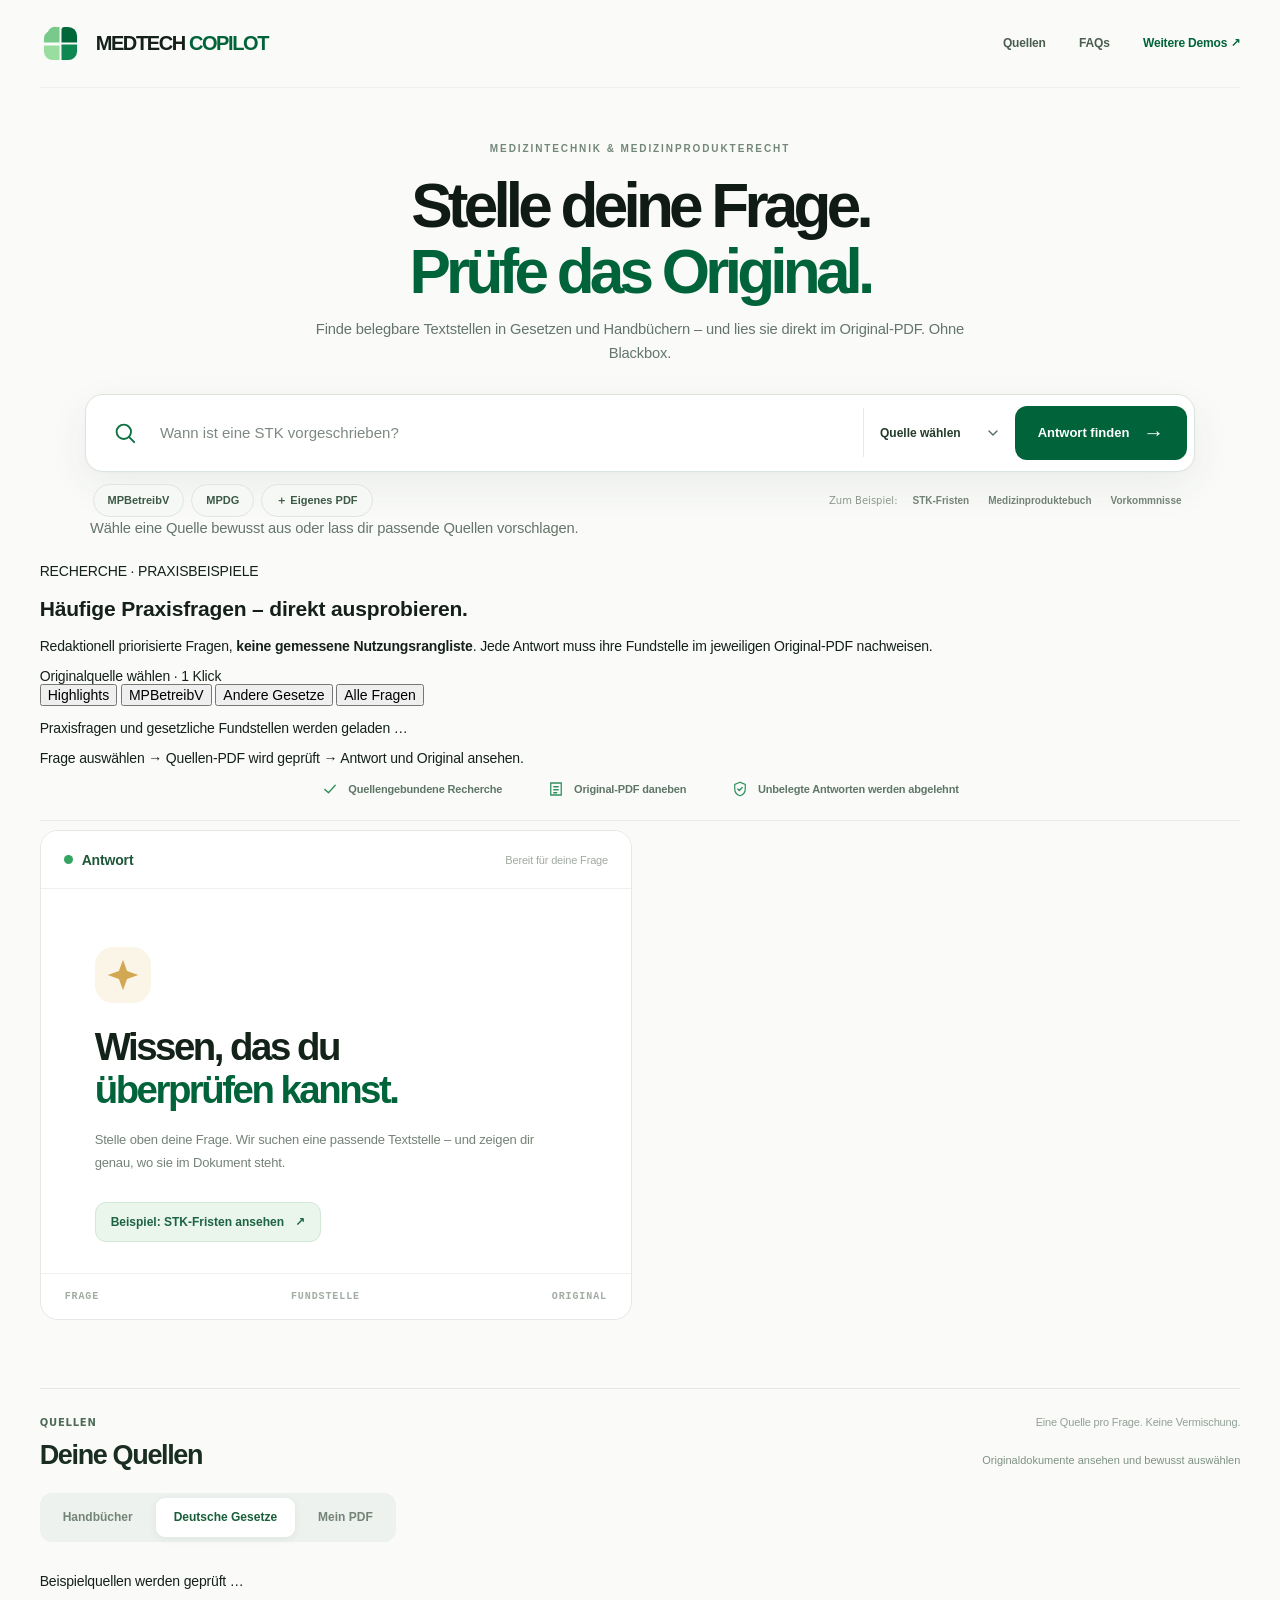
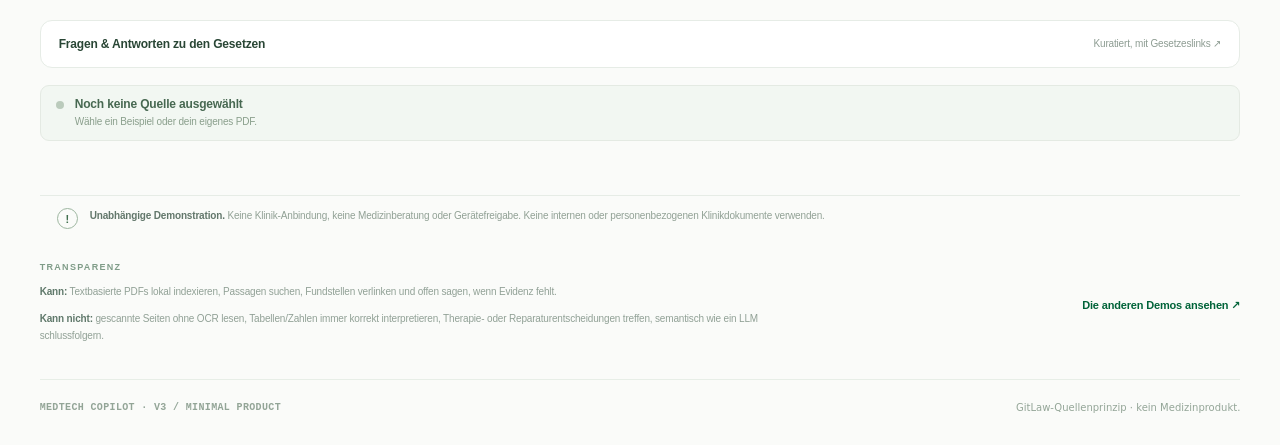
==== commit 8acb3708: "design(demo): bring curated law FAQ quick choices directly under minimal search hero" ====
--- a/upload.html
+++ b/upload.html
@@ -11,6 +11,7 @@
 <link rel="stylesheet" href="./source10.css">
 <link rel="stylesheet" href="./v12.css">
 <link rel="stylesheet" href="./v3.css">
+<link rel="stylesheet" href="./v31.css">
 <script defer src="./src/learning_loop.js"></script>
 <script type="module" src="./src/upload_app.mjs"></script>
 </head>
@@ -63,6 +64,23 @@
         <div id="heroRecommendations" class="hero-recommendations hidden" aria-label="Quelle für deine Frage bestätigen"></div>
       </div>
     </section>
+    <section id="practiceLab" class="practice-lab" aria-labelledby="practiceHeading">
+      <div class="practice-head">
+        <div><span class="practice-eyebrow">RECHERCHE · PRAXISBEISPIELE</span><h2 id="practiceHeading">Häufige Praxisfragen – direkt ausprobieren.</h2>
+        <p>Redaktionell priorisierte Fragen, <strong>keine gemessene Nutzungsrangliste</strong>. Jede Antwort muss ihre Fundstelle im jeweiligen Original-PDF nachweisen.</p></div>
+        <span class="practice-provenance">Originalquelle wählen · 1 Klick</span>
+      </div>
+      <div class="practice-toolbar" role="group" aria-label="Praxisfragen filtern">
+        <button type="button" class="active" data-practice-filter="all" aria-pressed="true">Highlights</button>
+        <button type="button" data-practice-filter="mpbetreibv" aria-pressed="false">MPBetreibV</button>
+        <button type="button" data-practice-filter="other" aria-pressed="false">Andere Gesetze</button>
+        <button type="button" data-practice-filter="everything" aria-pressed="false">Alle Fragen</button>
+      </div>
+      <div id="practiceChoices" class="practice-choices" aria-live="polite">
+        <p class="practice-placeholder">Praxisfragen und gesetzliche Fundstellen werden geladen …</p>
+      </div>
+      <p id="practiceStatus" class="practice-status" role="status" aria-live="polite">Frage auswählen → Quellen-PDF wird geprüft → Antwort und Original ansehen.</p>
+    </section>
     <div class="v3-proof-line" id="howItWorks" aria-label="So funktioniert MEDTECH COPILOT">
       <span><svg viewBox="0 0 24 24" width="18" height="18" fill="none" aria-hidden="true"><path d="M5 12.5 10 17l9-10" stroke="currentColor" stroke-width="1.8" stroke-linecap="round" stroke-linejoin="round"/></svg> Quellengebundene Recherche</span>
       <span><svg viewBox="0 0 24 24" width="18" height="18" fill="none" aria-hidden="true"><path d="m5 4 14 0v16H5zM9 9h6m-6 4h6m-6 4h4" stroke="currentColor" stroke-width="1.7" stroke-linecap="round"/></svg> Original-PDF daneben</span>
--- a/v3.css
+++ b/v3.css
@@ -20,14 +20,14 @@
 .topbar nav>a{font-size:12px;line-height:1.3;font-weight:650;color:#4b5d51;transition:color .2s}
 .topbar nav>a:hover{text-decoration:none;color:var(--v3-green)}
 .topbar nav>a.nav-demos{color:var(--v3-green)}
-.source-intro{min-height:0!important;max-width:1150px;display:block;position:relative;isolation:auto;overflow:visible!important;margin:0 auto!important;padding:clamp(48px,6.7vw,103px) 0 32px!important;border:0!important;border-radius:0!important;background:transparent!important;box-shadow:none!important;text-align:center;color:var(--v3-ink)!important}
+.source-intro{min-height:0!important;max-width:1150px;display:block;position:relative;isolation:auto;overflow:visible!important;margin:0 auto!important;padding:clamp(34px,4vw,60px) 0 23px!important;border:0!important;border-radius:0!important;background:transparent!important;box-shadow:none!important;text-align:center;color:var(--v3-ink)!important}
 .source-intro:before,.source-intro:after{display:none!important}
 .source-intro .intro-copy{max-width:none;min-width:0;width:100%;padding:0;flex:none}
 .hero-overline{display:inline-block;color:#73867a;font-size:10px;font-weight:750;letter-spacing:.19em;line-height:1.5;text-transform:uppercase}
-.source-intro h1{font-family:Inter,"Segoe UI",Arial,system-ui,sans-serif!important;font-size:clamp(45px,5.2vw,77px)!important;font-weight:780!important;letter-spacing:-.077em!important;line-height:1.065!important;color:#111b16!important;max-width:none!important;text-wrap:balance;margin:24px 0 20px!important}
+.source-intro h1{font-family:Inter,"Segoe UI",Arial,system-ui,sans-serif!important;font-size:clamp(44px,4.85vw,68px)!important;font-weight:780!important;letter-spacing:-.077em!important;line-height:1.065!important;color:#111b16!important;max-width:none!important;text-wrap:balance;margin:17px 0 13px!important}
 .source-intro h1 span{display:block;color:var(--v3-green)!important}
 .source-intro .intro-copy>p{max-width:670px;margin:0 auto!important;color:#64756b!important;line-height:1.6!important;font-size:clamp(14px,1.15vw,16px)!important;font-weight:450}
-.hero-question-form{margin:40px auto 0!important;max-width:1110px;text-align:left}
+.hero-question-form{margin:28px auto 0!important;max-width:1110px;text-align:left}
 .hero-query-line{display:flex!important;align-items:center!important;gap:0!important;border:1px solid #dce5dd!important;background:#fff!important;border-radius:18px!important;box-shadow:0 14px 40px rgba(36,58,42,.07),0 1px 3px rgba(24,50,32,.025)!important;padding:7px!important;min-height:78px;transition:border-color .2s,box-shadow .2s}
 .hero-query-line:focus-within{border-color:#89b99b!important;outline:none!important;box-shadow:0 15px 38px rgba(18,62,38,.09),0 0 0 3px #ccebd4!important}
 .hero-search-icon{flex:0 0 24px;width:24px;height:24px;color:#0e7143;margin-left:20px;margin-right:15px}
@@ -38,7 +38,7 @@
 .hero-query-line button{height:54px;min-width:172px;display:flex;justify-content:center;align-items:center;gap:14px;white-space:nowrap;background:var(--v3-green)!important;color:#fff!important;border-radius:12px!important;border:0!important;font-size:13px!important;font-weight:760!important;letter-spacing:0!important;padding:0 20px!important;transition:background .15s,transform .15s}
 .hero-query-line button:hover{background:#074b30!important;transform:translateY(-1px)}
 .hero-query-line button span{font-size:21px;font-weight:400}
-.v3-quickbar{max-width:1095px;margin:16px auto 0;display:flex;justify-content:space-between;align-items:center;flex-wrap:wrap;gap:11px}
+.v3-quickbar{max-width:1095px;margin:12px auto 0;display:flex;justify-content:space-between;align-items:center;flex-wrap:wrap;gap:11px}
 .v3-source-pills,.hero-examples{display:flex;flex-wrap:wrap;align-items:center;gap:7px;margin:0!important}
 .v3-source-pills button{padding:9px 14px;border:1px solid #dee6de;border-radius:999px;background:#f6f8f5;color:#3c5945;font-size:11px;font-weight:680;line-height:1.2;transition:background .16s,border-color .16s}
 .v3-source-pills button:hover{border-color:#b2d6be;background:#edf6ef}
@@ -47,15 +47,16 @@
 .hero-examples>span{width:auto!important;font:500 10px system-ui,sans-serif!important;letter-spacing:0!important;color:#8c988e!important;margin-right:2px!important}
 .hero-examples button{padding:8px 6px!important;border:0!important;background:transparent!important;border-radius:7px!important;color:#738276!important;font-size:10px!important;font-weight:550!important}
 .hero-examples button:hover{color:var(--v3-green)!important;text-decoration:underline}
-.hero-query-status{max-width:1100px!important;margin:14px auto 0!important;text-align:left;color:#879589!important;font-size:11px!important;line-height:1.55!important}
+.hero-query-status{max-width:1100px!important;margin:10px auto 0!important;text-align:left;color:#879589!important;font-size:11px!important;line-height:1.55!important}
 .hero-query-status[data-tone=warning]{color:#a14b33!important}
+.hero-query-status[data-tone=success]{color:#167248!important;font-weight:600}
 .hero-query-status[data-tone=action]{color:#256a43!important}
 .hero-recommendations{max-width:1110px;margin:14px auto 0;background:#fff!important;border:1px solid #dce9de!important;border-radius:14px!important;box-shadow:0 12px 30px rgba(32,60,43,.075);padding:17px!important;text-align:left}
 .hero-recommend-title{color:var(--v3-ink)!important;font-size:14px}
 .hero-recommend-note,.hero-pending{color:#62786a!important;font-size:11px!important}
 .hero-recommend-card{background:#fbfdfb!important;border-color:#e4ebe4!important;color:#294934!important}
 .hero-browse{background:#e8f1e9;color:#135b37}
-.v3-proof-line{display:flex;flex-wrap:wrap;justify-content:center;align-items:center;gap:14px clamp(18px,3.5vw,55px);padding:0 0 38px;margin:0 auto 12px;border-bottom:1px solid #e8eee8;max-width:1220px;color:#5f7667}
+.v3-proof-line{display:flex;flex-wrap:wrap;justify-content:center;align-items:center;gap:14px clamp(18px,3.5vw,55px);padding:0 0 22px;margin:0 auto 9px;border-bottom:1px solid #e8eee8;max-width:1220px;color:#5f7667}
 .v3-proof-line span{display:inline-flex;align-items:center;gap:9px;font-size:11px;font-weight:550;line-height:1.5}
 .v3-proof-line svg{flex:none;color:#2f905c}
 .source-workbench{
@@ -108,7 +109,7 @@
 .answer-quality{border-top:1px solid #eff2ef!important;padding-top:17px!important}
 .answer-quality .eyebrow{color:#93a498;font-size:9px}
 .answer-feedback button{border-radius:99px;padding:10px 14px}
-#sourceSide{position:sticky!important;top:15px;min-width:0;align-self:start}
+#sourceSide{position:relative!important;top:auto!important;min-width:0;align-self:start;z-index:0}
 #sourceSide .viewer{border:1px solid #e1e7e2!important;border-radius:18px!important;background:#fff!important;box-shadow:none!important;overflow:hidden;min-height:490px}
 #sourceSide:not(.has-source) .source-identity{display:none}
 #sourceSide .source-identity{border-bottom:1px solid #ebf0eb!important;background:#fff!important;padding:18px 22px 14px!important;gap:6px!important}
@@ -206,11 +207,11 @@
  .topbar nav{gap:14px}
  .topbar nav>a{font-size:11px}
  .topbar nav>a.nav-demos{display:none}
- .source-intro{padding:48px 0 25px!important}
+ .source-intro{padding:33px 0 21px!important}
  .hero-overline{font-size:9px;letter-spacing:.11em}
  .source-intro h1{font-size:clamp(37px,8.3vw,59px)!important;line-height:1.09!important;letter-spacing:-.066em!important;margin:18px 0!important}
  .source-intro .intro-copy>p{font-size:13px!important;line-height:1.65!important}
- .hero-question-form{margin-top:26px!important}
+ .hero-question-form{margin-top:22px!important}
  .hero-query-line{display:grid!important;grid-template-columns:34px minmax(0,1fr) 144px!important;grid-template-rows:52px 50px;column-gap:0!important;row-gap:4px!important;min-height:0!important;padding:6px!important;border-radius:15px!important}
  .hero-search-icon{grid-column:1;grid-row:1;width:20px;height:20px;margin:0 0 0 12px}
  .hero-query-line input{grid-column:2/4;grid-row:1;width:100%;height:51px;font-size:14px!important;padding:10px 6px!important}
@@ -274,3 +275,7 @@
  html{scroll-behavior:auto}
  .hero-query-line button,.source-choice,.v3-source-pills button{transition:none!important;transform:none!important}
 }
+
+.v3-current-question{display:flex;flex-direction:column;gap:8px;padding-bottom:17px;margin-bottom:20px;border-bottom:1px solid #eff2ef}
+.v3-current-question span{font:730 10px ui-monospace,monospace;letter-spacing:.08em;color:#9bae9f}
+.v3-current-question strong{font-size:13px;font-weight:750;color:#3b6148;line-height:1.45}
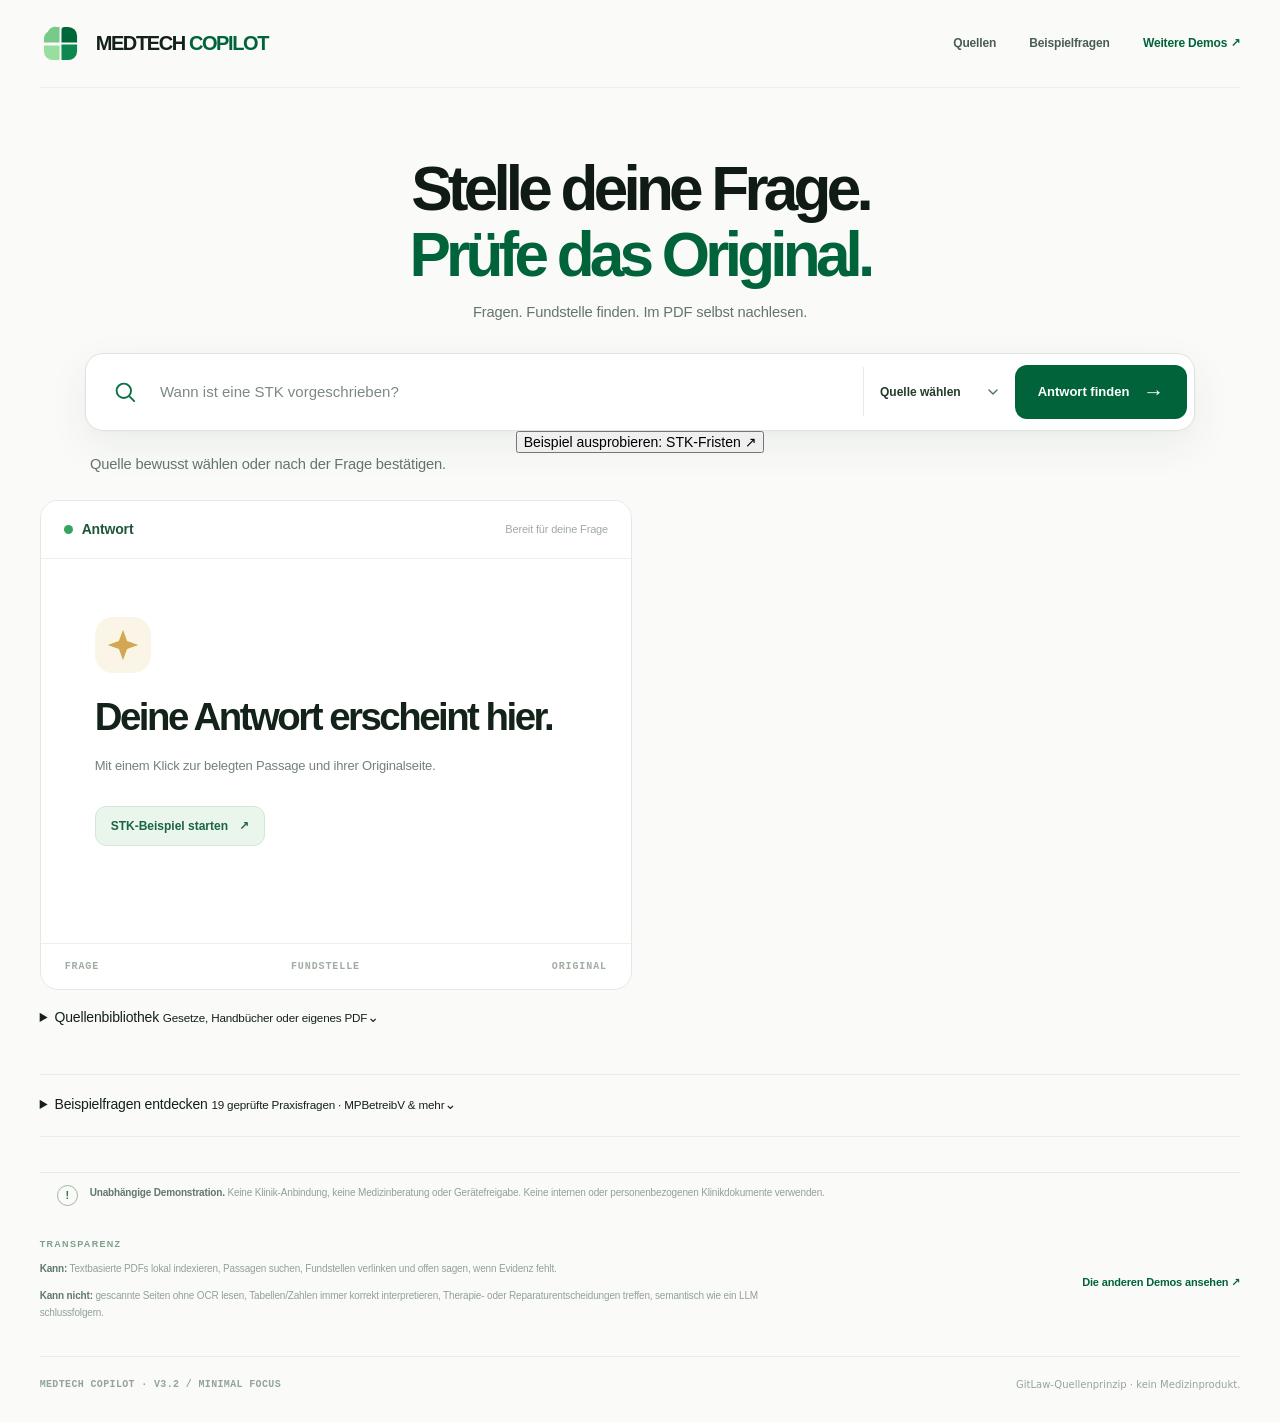
==== commit 20d7ccea: "design(v3.2): strip busy hero, defer 19 FAQs and source shelves behind accessible disclosures" ====
--- a/upload.html
+++ b/upload.html
@@ -12,6 +12,7 @@
 <link rel="stylesheet" href="./v12.css">
 <link rel="stylesheet" href="./v3.css">
 <link rel="stylesheet" href="./v31.css">
+<link rel="stylesheet" href="./v32.css">
 <script defer src="./src/learning_loop.js"></script>
 <script type="module" src="./src/upload_app.mjs"></script>
 </head>
@@ -23,8 +24,8 @@
       <span class="brand-wordmark">MEDTECH <strong>COPILOT</strong></span>
     </a>
     <nav aria-label="Hauptnavigation">
-      <a href="#sourceChooser">Quellen</a>
-      <a href="#faqDisclosure">FAQs</a>
+      <a href="#sourceLibraryDisclosure">Quellen</a>
+      <a href="#practiceLab">Beispielfragen</a>
       <a href="./" class="nav-demos">Weitere Demos <span aria-hidden="true">↗</span></a>
     </nav>
   </header>
@@ -32,9 +33,8 @@
 
     <section class="source-intro" aria-labelledby="mainTitle">
       <div class="intro-copy">
-        <span class="hero-overline">MEDIZINTECHNIK &amp; MEDIZINPRODUKTERECHT</span>
         <h1 id="mainTitle">Stelle deine Frage.<span>Prüfe das Original.</span></h1>
-        <p>Finde belegbare Textstellen in Gesetzen und Handbüchern – und lies sie direkt im Original-PDF. Ohne Blackbox.</p>
+        <p>Fragen. Fundstelle finden. Im PDF selbst nachlesen.</p>
         <form id="heroQuestionForm" class="hero-question-form" autocomplete="off">
           <label class="visually-hidden" for="heroQuestionInput">Deine Fachfrage</label>
           <div class="hero-query-line">
@@ -47,56 +47,24 @@
             <button id="heroAskButton" type="submit">Antwort finden <span aria-hidden="true">→</span></button>
           </div>
         </form>
-        <div class="v3-quickbar" aria-label="Quellen und Beispiele">
-          <div class="v3-source-pills" aria-label="Quelle schnell auswählen">
-            <button type="button" data-quick-source="mpbetreibv" aria-pressed="false">MPBetreibV</button>
-            <button type="button" data-quick-source="mpdg" aria-pressed="false">MPDG</button>
-            <button type="button" data-quick-source="own" aria-pressed="false">＋ Eigenes PDF</button>
-          </div>
-          <div class="hero-examples" aria-label="Beispielfragen">
-            <span>Zum Beispiel:</span>
-            <button type="button" data-starter-question="Wie oft ist eine sicherheitstechnische Kontrolle (STK) fällig?">STK-Fristen</button>
-            <button type="button" data-starter-question="Für welche Geräte braucht man ein Medizinproduktebuch?">Medizinproduktebuch</button>
-            <button type="button" data-starter-question="Wann muss ein mutmaßlich schwerwiegendes Vorkommnis gemeldet werden?">Vorkommnisse</button>
-          </div>
-        </div>
-        <p id="heroQueryStatus" class="hero-query-status" role="status" aria-live="polite">Wähle eine Quelle bewusst aus oder lass dir passende Quellen vorschlagen.</p>
+        <div class="minimal-example-line"><button type="button" data-starter-question="Wie oft ist eine sicherheitstechnische Kontrolle (STK) fällig?">Beispiel ausprobieren: STK-Fristen <span aria-hidden="true">↗</span></button></div>
+        <p id="heroQueryStatus" class="hero-query-status" role="status" aria-live="polite">Quelle bewusst wählen oder nach der Frage bestätigen.</p>
         <div id="heroRecommendations" class="hero-recommendations hidden" aria-label="Quelle für deine Frage bestätigen"></div>
       </div>
     </section>
-    <section id="practiceLab" class="practice-lab" aria-labelledby="practiceHeading">
-      <div class="practice-head">
-        <div><span class="practice-eyebrow">RECHERCHE · PRAXISBEISPIELE</span><h2 id="practiceHeading">Häufige Praxisfragen – direkt ausprobieren.</h2>
-        <p>Redaktionell priorisierte Fragen, <strong>keine gemessene Nutzungsrangliste</strong>. Jede Antwort muss ihre Fundstelle im jeweiligen Original-PDF nachweisen.</p></div>
-        <span class="practice-provenance">Originalquelle wählen · 1 Klick</span>
-      </div>
-      <div class="practice-toolbar" role="group" aria-label="Praxisfragen filtern">
-        <button type="button" class="active" data-practice-filter="all" aria-pressed="true">Highlights</button>
-        <button type="button" data-practice-filter="mpbetreibv" aria-pressed="false">MPBetreibV</button>
-        <button type="button" data-practice-filter="other" aria-pressed="false">Andere Gesetze</button>
-        <button type="button" data-practice-filter="everything" aria-pressed="false">Alle Fragen</button>
-      </div>
-      <div id="practiceChoices" class="practice-choices" aria-live="polite">
-        <p class="practice-placeholder">Praxisfragen und gesetzliche Fundstellen werden geladen …</p>
-      </div>
-      <p id="practiceStatus" class="practice-status" role="status" aria-live="polite">Frage auswählen → Quellen-PDF wird geprüft → Antwort und Original ansehen.</p>
-    </section>
-    <div class="v3-proof-line" id="howItWorks" aria-label="So funktioniert MEDTECH COPILOT">
-      <span><svg viewBox="0 0 24 24" width="18" height="18" fill="none" aria-hidden="true"><path d="M5 12.5 10 17l9-10" stroke="currentColor" stroke-width="1.8" stroke-linecap="round" stroke-linejoin="round"/></svg> Quellengebundene Recherche</span>
-      <span><svg viewBox="0 0 24 24" width="18" height="18" fill="none" aria-hidden="true"><path d="m5 4 14 0v16H5zM9 9h6m-6 4h6m-6 4h4" stroke="currentColor" stroke-width="1.7" stroke-linecap="round"/></svg> Original-PDF daneben</span>
-      <span><svg viewBox="0 0 24 24" width="18" height="18" fill="none" aria-hidden="true"><path d="M12 3 5 6v6c0 5 3 7.7 7 9 4-1.3 7-4 7-9V6l-7-3Z" stroke="currentColor" stroke-width="1.6"/><path d="m9 12 2 2 4-4" stroke="currentColor" stroke-width="1.7" stroke-linecap="round"/></svg> Unbelegte Antworten werden abgelehnt</span>
-    </div>
     <div class="source-workbench" id="sourceWorkbench"><div class="source-main">
       <section id="workspaceWelcome" class="v3-welcome" aria-label="Antwortbereich">
         <div class="v3-pane-top"><span><span class="v3-pane-dot"></span> Antwort</span><span class="v3-pane-meta">Bereit für deine Frage</span></div>
         <div class="v3-welcome-content">
           <div class="v3-welcome-symbol" aria-hidden="true"><svg width="34" height="34" viewBox="0 0 40 40" fill="none"><path d="M20 2 24.8 15.2 38 20 24.8 24.8 20 38 15.2 24.8 2 20 15.2 15.2 20 2Z" fill="currentColor"/></svg></div>
-          <h2>Wissen, das du<br><em>überprüfen kannst.</em></h2>
-          <p>Stelle oben deine Frage. Wir suchen eine passende Textstelle – und zeigen dir genau, wo sie im Dokument steht.</p>
-          <button type="button" id="welcomeExample" class="v3-try-example">Beispiel: STK-Fristen ansehen <span aria-hidden="true">↗</span></button>
+          <h2>Deine Antwort erscheint hier.</h2>
+          <p>Mit einem Klick zur belegten Passage und ihrer Originalseite.</p>
+          <button type="button" id="welcomeExample" class="v3-try-example">STK-Beispiel starten <span aria-hidden="true">↗</span></button>
         </div>
         <div class="v3-welcome-foot"><span>FRAGE</span><span>FUNDSTELLE</span><span>ORIGINAL</span></div>
       </section>
+      <details id="sourceLibraryDisclosure" class="source-library-disclosure">
+        <summary class="minimal-disclosure-summary"><span>Quellenbibliothek <small>Gesetze, Handbücher oder eigenes PDF</small></span><span class="minimal-disclosure-chevron" aria-hidden="true">⌄</span></summary>
       <section class="source-chooser" id="sourceChooser" aria-label="Quelle für diese Recherche auswählen">
         <div class="chooser-head"><span class="eyebrow">QUELLEN</span><span class="source-help">Eine Quelle pro Frage. Keine Vermischung.</span></div>
         <p class="source-library-intro">Deine Quellen <span>Originaldokumente ansehen und bewusst auswählen</span></p>
@@ -125,6 +93,7 @@
           <span>Hier: fünf konsolidierte PDF-Texte aus dem Bundesportal. Änderungen und Geltung dort prüfen. Weitere Gesetze:</span><a href="https://mikelninh.github.io/gitlaw/#/research" target="_blank" rel="noopener noreferrer">Im gesamten GitLaw-Korpus recherchieren ↗</a>
         </div>
       </section>
+      </details>
     <section class="workspace hidden" id="ownPdfPanel" aria-label="Eigenes PDF lokal auswählen">
       <div class="workspace-header"><div><span class="eyebrow">EIGENES PDF</span><h2>Eigenes Dokument auswählen</h2></div><span class="workspace-meta">PDF · bis 15 MB · bis 120 Seiten</span></div>
       <div class="own-book-panel" id="ownBookPanel" aria-label="Cover für dein eigenes PDF">
@@ -219,10 +188,31 @@
       </div>
     </section>
       </div><aside class="source-side" id="sourceSide" aria-label="Originalquelle dauerhaft neben der Antwort"></aside></div>
+    <details id="practiceLab" class="practice-lab" aria-labelledby="practiceHeading">
+      <summary class="minimal-disclosure-summary"><span>Beispielfragen entdecken <small>19 geprüfte Praxisfragen · MPBetreibV &amp; mehr</small></span><span class="minimal-disclosure-chevron" aria-hidden="true">⌄</span></summary>
+      <div class="practice-expanded">
+      <div class="practice-head">
+        <div><span class="practice-eyebrow">RECHERCHE · PRAXISBEISPIELE</span><h2 id="practiceHeading">Häufige Praxisfragen – direkt ausprobieren.</h2>
+        <p>Redaktionell priorisierte Fragen, <strong>keine gemessene Nutzungsrangliste</strong>. Jede Antwort muss ihre Fundstelle im jeweiligen Original-PDF nachweisen.</p></div>
+        <span class="practice-provenance">Originalquelle wählen · 1 Klick</span>
+      </div>
+      <div class="practice-toolbar" role="group" aria-label="Praxisfragen filtern">
+        <button type="button" class="active" data-practice-filter="all" aria-pressed="true">Highlights</button>
+        <button type="button" data-practice-filter="mpbetreibv" aria-pressed="false">MPBetreibV</button>
+        <button type="button" data-practice-filter="other" aria-pressed="false">Andere Gesetze</button>
+        <button type="button" data-practice-filter="everything" aria-pressed="false">Alle Fragen</button>
+      </div>
+      <div id="practiceChoices" class="practice-choices" aria-live="polite">
+        <p class="practice-placeholder">Praxisfragen und gesetzliche Fundstellen werden geladen …</p>
+      </div>
+      <p id="practiceStatus" class="practice-status" role="status" aria-live="polite">Frage auswählen → Quellen-PDF wird geprüft → Antwort und Original ansehen.</p>
+      </div>
+    </details>
+
     <div class="boundary"><span aria-hidden="true">!</span><p><strong>Unabhängige Demonstration.</strong> Keine Klinik-Anbindung, keine Medizinberatung oder Gerätefreigabe. Keine internen oder personenbezogenen Klinikdokumente verwenden.</p></div>
     <section class="limit-foot"><div><span class="eyebrow">TRANSPARENZ</span><p><strong>Kann:</strong> Textbasierte PDFs lokal indexieren, Passagen suchen, Fundstellen verlinken und offen sagen, wenn Evidenz fehlt.</p><p><strong>Kann nicht:</strong> gescannte Seiten ohne OCR lesen, Tabellen/Zahlen immer korrekt interpretieren, Therapie- oder Reparaturentscheidungen treffen, semantisch wie ein LLM schlussfolgern.</p></div><a href="./" class="back-home">Die anderen Demos ansehen ↗</a></section>
   </main>
-  <footer>MEDTECH COPILOT · V3 / MINIMAL PRODUCT <span>GitLaw-Quellenprinzip · kein Medizinprodukt.</span></footer>
+  <footer>MEDTECH COPILOT · V3.2 / MINIMAL FOCUS <span>GitLaw-Quellenprinzip · kein Medizinprodukt.</span></footer>
 </div>
 </body>
 </html>
--- a/v31.css
+++ b/v31.css
@@ -0,0 +1,42 @@
+/* MEDTECH COPILOT v3.1 — Quick choices are navigation, not a new card wall. */
+.practice-lab{max-width:1300px;margin:11px auto 24px;padding:21px 0 24px;border-top:1px solid #e9eeea;border-bottom:1px solid #e9eeea;scroll-margin-top:22px}
+.practice-head{display:flex;gap:20px;justify-content:space-between;align-items:start;margin-bottom:15px}
+.practice-eyebrow{display:inline-block;color:#689078;font:760 10px/1.4 ui-monospace,monospace;letter-spacing:.11em}
+.practice-head h2{color:#1b2c21;font:750 clamp(19px,2vw,25px)/1.25 Inter,system-ui,sans-serif;letter-spacing:-.048em;margin:5px 0 7px}
+.practice-head p{color:#839487;line-height:1.6;font-size:11px;max-width:750px;margin:0}
+.practice-head p strong{font-weight:650;color:#567460}
+.practice-provenance{color:#829a87;border:1px solid #e2ebe3;background:#f5f8f4;padding:9px 13px;border-radius:99px;white-space:nowrap;font-size:10px}
+.practice-toolbar{display:flex;gap:5px;align-items:center;margin-bottom:12px;flex-wrap:wrap}
+.practice-toolbar button{background:transparent;color:#7c9081;border:0;border-radius:8px;padding:8px 13px;font-size:11px;font-weight:680}
+.practice-toolbar button.active,.practice-toolbar button:hover{background:#e7efe7;color:#175e36}
+.practice-toolbar button[aria-pressed=true]{box-shadow:inset 0 -2px #006339}
+.practice-choices{display:grid;grid-template-columns:repeat(4,minmax(0,1fr));gap:9px}
+.practice-choice{width:100%;display:flex;align-items:center;justify-content:space-between;gap:11px;text-align:left;background:#fff;border:1px solid #e5ebe6;border-radius:12px;min-height:80px;padding:12px 13px;transition:border-color .16s,box-shadow .16s,transform .16s}
+.practice-choice:hover{border-color:#75bb90;transform:translateY(-2px);box-shadow:0 7px 18px rgba(36,66,46,.05)}
+.practice-choice:focus-visible{outline:3px solid #a7dcc0;outline-offset:2px}
+.practice-copy{display:grid;gap:6px;min-width:0}
+.practice-copy strong{font-size:12px;line-height:1.2;font-weight:780;letter-spacing:-.028em;color:#22412d}
+.practice-copy small{font-size:10px;line-height:1.4;color:#8d9d91}
+.practice-icon{color:#568469;font-size:16px;flex:none;align-self:start}
+.practice-placeholder{font-size:12px;color:#83988a;margin:8px 0 17px;grid-column:1/-1}
+.practice-status{font-size:10px;color:#789180;margin:11px 0 0}
+#editorialAnswer .editorial-label{font-size:10px}
+#editorialAnswer p{font-size:14px}
+#resultSection .citation-meta{line-height:1.5}
+@media(max-width:1050px){.practice-choices{grid-template-columns:repeat(3,minmax(0,1fr))}}
+@media(max-width:700px){
+ .practice-lab{margin:7px auto 18px;padding:15px 0 18px}
+ .practice-head{display:block;margin-bottom:11px}
+ .practice-head h2{font-size:20px}
+ .practice-head p{font-size:10px}
+ .practice-provenance{display:none}
+ .practice-toolbar{flex-wrap:nowrap;overflow-x:auto;scrollbar-width:none;margin-bottom:10px}
+ .practice-toolbar button{white-space:nowrap;font-size:10px;min-height:39px;padding:9px 11px}
+ .practice-choices{grid-template-columns:repeat(2,minmax(0,1fr));gap:7px}
+ .practice-choice{min-height:83px;padding:11px}
+ .practice-copy strong{font-size:11px}
+ .practice-copy small{font-size:9px}
+ .practice-status{line-height:1.6}
+}
+@media(max-width:370px){.practice-choices{grid-template-columns:1fr}}
+@media(prefers-reduced-motion:reduce){.practice-choice{transition:none}.practice-choice:hover{transform:none}}
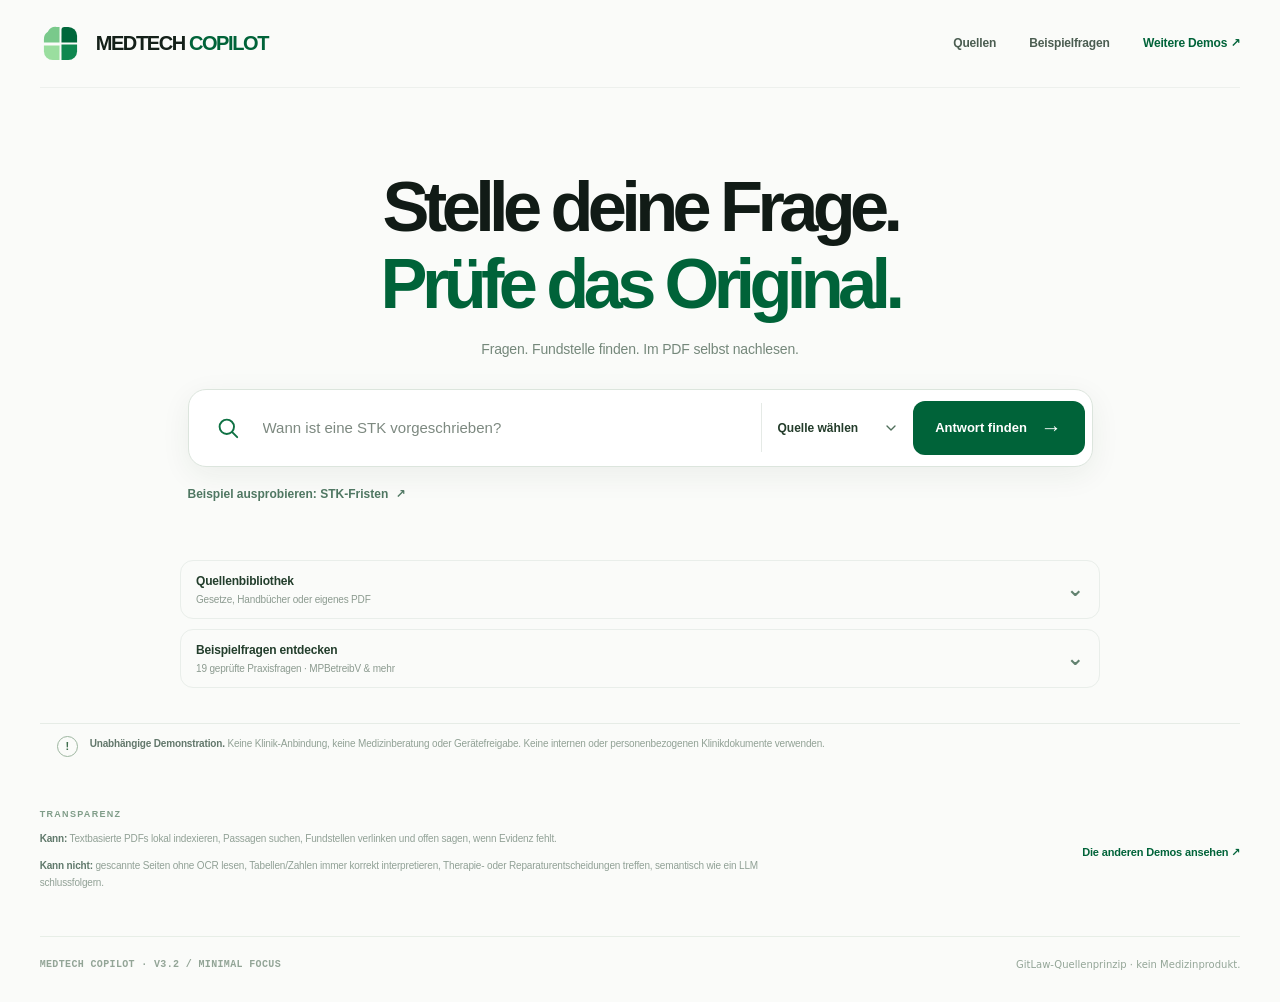
==== commit c47136ae: "build(v3.3): include ultra-minimal idle state stylesheet" ====
--- a/upload.html
+++ b/upload.html
@@ -13,6 +13,7 @@
 <link rel="stylesheet" href="./v3.css">
 <link rel="stylesheet" href="./v31.css">
 <link rel="stylesheet" href="./v32.css">
+<link rel="stylesheet" href="./v33.css">
 <script defer src="./src/learning_loop.js"></script>
 <script type="module" src="./src/upload_app.mjs"></script>
 </head>
--- a/v32.css
+++ b/v32.css
@@ -0,0 +1,71 @@
+/* V3.2 minimal focus. Progressive disclosure, not another card gallery. */
+.source-intro{padding-top:clamp(50px,7vw,95px)!important;padding-bottom:48px!important;max-width:1000px}
+.source-intro h1{font-size:clamp(42px,5.2vw,72px)!important;letter-spacing:-.08em!important;line-height:1.09!important;margin:0 0 16px!important}
+.source-intro .intro-copy>p{font-size:14px!important;max-width:510px!important;color:#728176!important;margin-bottom:28px!important}
+.hero-query-line{max-width:905px;margin:0 auto;box-shadow:0 8px 30px rgba(27,54,34,.065)!important}
+.minimal-example-line{max-width:905px;margin:14px auto 0;text-align:left}
+.minimal-example-line button{padding:6px 0;background:none;border:0;color:#4f7762;font-size:12px;font-weight:620;cursor:pointer}
+.minimal-example-line button:hover{text-decoration:underline;text-underline-offset:4px}
+.minimal-example-line button span{margin-left:4px}
+.source-intro .hero-query-status{margin:13px auto 0!important;font-size:11px!important;max-width:905px;text-align:left;color:#9aa8a0!important;min-height:0!important}
+.source-intro .hero-query-status[data-tone=warning]{color:#ad6b43!important}
+.source-intro .hero-query-status[data-tone=success]{color:#287748!important}
+.source-intro .hero-query-status[data-tone=action]{color:#276749!important}
+.source-workbench{grid-template-areas:"answer pdf" "composer pdf" "sources sources" "upload upload"!important;row-gap:14px!important;max-width:1240px}
+#sourceLibraryDisclosure{grid-area:sources;display:block;min-width:0}
+#sourceChooser{grid-area:auto!important}
+.source-library-disclosure,.practice-lab{border:1px solid #e4ebe6;background:rgba(255,255,255,.82);border-radius:13px;overflow:hidden}
+.source-library-disclosure{margin-top:4px}
+.source-library-disclosure:not([open]),.practice-lab:not([open]){box-shadow:none}
+.minimal-disclosure-summary{display:flex;cursor:pointer;align-items:center;justify-content:space-between;gap:15px;list-style:none;padding:18px 21px;min-height:65px;font-weight:730;font-size:13px;color:#233e2c;user-select:none}
+.minimal-disclosure-summary::-webkit-details-marker{display:none}
+.minimal-disclosure-summary>span:first-child{display:flex;gap:6px;flex-direction:column}
+.minimal-disclosure-summary small{color:#8c9b90;font-size:11px;font-weight:450}
+.minimal-disclosure-chevron{color:#628270;font-size:21px;transition:transform .18s ease}
+details[open]>.minimal-disclosure-summary .minimal-disclosure-chevron{transform:rotate(180deg)}
+.minimal-disclosure-summary:hover{background:#f7faf7}
+#sourceLibraryDisclosure #sourceChooser{border-radius:0!important;border:0!important;border-top:1px solid #e4ebe6!important;box-shadow:none!important;padding:24px!important;margin:0!important}
+#practiceLab{max-width:1240px!important;margin:18px auto 28px!important;padding:0!important;border-top:1px solid #e4ebe6!important;border-bottom:1px solid #e4ebe6!important}
+#practiceLab .practice-expanded{padding:4px 23px 22px;border-top:1px solid #e7eee8}
+#practiceLab .practice-head{margin:12px 0 14px}
+#practiceLab .practice-head h2{font-size:18px}
+#practiceLab .practice-head p{font-size:11px}
+#practiceLab .practice-choices{grid-template-columns:repeat(4,minmax(0,1fr))}
+#practiceLab .practice-choice{min-height:75px;background:#fff;border-radius:9px}
+.v3-welcome{min-height:345px!important;border-radius:15px}
+.v3-welcome-symbol,.v3-welcome-foot,.v3-try-example{display:none!important}
+.v3-welcome-content{display:flex;flex-direction:column;justify-content:center;align-items:flex-start;padding:48px clamp(28px,4vw,52px)!important}
+.v3-welcome-content h2{font-size:clamp(23px,2.2vw,34px)!important;line-height:1.19!important;color:#3c5946!important;margin:0 0 13px!important;letter-spacing:-.055em!important}
+.v3-welcome-content p{font-size:13px!important;line-height:1.65!important;max-width:340px;color:#8ca092!important}
+#sourceSide:not(.has-source) .viewer-stage{min-height:220px!important;max-height:320px!important}
+#sourceSide:not(.has-source) .viewer-empty{max-height:310px}
+.v3-pdf-placeholder-line{opacity:.5}
+.limit-foot{max-width:1240px;margin:35px auto!important}
+footer{font-size:10px!important}
+@media(max-width:850px){
+ .source-workbench{grid-template-columns:minmax(0,1fr)!important;grid-template-areas:"answer" "composer" "pdf" "sources" "upload"!important;gap:12px!important}
+ #sourceLibraryDisclosure{grid-area:sources!important}
+ #sourceSide{grid-area:pdf!important}
+ #practiceLab .practice-choices{grid-template-columns:repeat(3,minmax(0,1fr))}
+}
+@media(max-width:700px){
+ .topbar{height:66px!important;min-height:66px!important}
+ .topbar .nav-demos{display:none}
+ .source-intro{padding:46px 0 33px!important}
+ .source-intro h1{font-size:clamp(40px,10.6vw,53px)!important;text-align:left}
+ .source-intro .intro-copy>p{font-size:13px!important;text-align:left;margin:0 0 24px!important}
+ .hero-query-line{box-shadow:none!important}
+ .minimal-example-line{margin-top:13px}
+ #sourceLibraryDisclosure{width:100%}
+ .minimal-disclosure-summary{padding:16px;min-height:60px;font-size:12px}
+ #sourceLibraryDisclosure #sourceChooser{padding:14px!important}
+ #practiceLab{margin:11px auto 22px!important}
+ #practiceLab .practice-expanded{padding:4px 12px 17px}
+ #practiceLab .practice-choices{grid-template-columns:repeat(2,minmax(0,1fr))}
+ #practiceLab .practice-head h2{font-size:16px}
+ .v3-welcome{min-height:220px!important}
+ .v3-welcome-content{padding:26px!important}
+ .v3-welcome-content h2{font-size:24px!important}
+ #sourceSide:not(.has-source) .viewer-stage{min-height:170px!important;max-height:210px!important}
+}
+@media(prefers-reduced-motion:reduce){.minimal-disclosure-chevron{transition:none}}
--- a/v33.css
+++ b/v33.css
@@ -0,0 +1,30 @@
+/* v3.3: quiet first paint. No placeholder dashboard before the first source. */
+body:not(.has-active-source) #workspaceWelcome,
+body:not(.has-active-source) #sourceSide{display:none!important}
+body:not(.has-active-source) .source-workbench{display:block!important;max-width:920px;margin:0 auto!important}
+body:not(.has-active-source) #sourceLibraryDisclosure{width:100%;margin:0!important}
+body:not(.has-active-source) #practiceLab{max-width:920px!important;margin:10px auto 20px!important}
+body:not(.has-active-source) .source-intro{padding-top:clamp(65px,9vh,116px)!important;padding-bottom:53px!important}
+body:not(.has-active-source) #heroQueryStatus:not([data-tone]){position:absolute;width:1px;height:1px;overflow:hidden;clip-path:inset(50%);white-space:nowrap}
+body:not(.has-active-source) #heroRecommendations:not(.hidden){max-width:820px;margin:18px auto 0}
+body:not(.has-active-source) .source-library-disclosure,
+body:not(.has-active-source) #practiceLab{border-color:#e9eeea!important;background:transparent!important}
+body:not(.has-active-source) .minimal-disclosure-summary{font-weight:630;font-size:12px;min-height:57px!important;padding:12px 15px!important}
+body:not(.has-active-source) .minimal-disclosure-summary small{font-size:10px}
+body:not(.has-active-source) #practiceLab .practice-expanded{background:white}
+body:not(.has-active-source) .source-intro h1{font-size:clamp(45px,5.5vw,74px)!important}
+body:not(.has-active-source) .source-intro .intro-copy>p{color:#75887b!important}
+body:not(.has-active-source) .site main{min-height:calc(100vh - 180px)}
+body.has-active-source .source-intro{padding-top:38px!important;padding-bottom:29px!important}
+body.has-active-source .source-intro h1{font-size:clamp(35px,3.7vw,48px)!important}
+body.has-active-source .source-intro .intro-copy>p{display:none}
+body.has-active-source .minimal-example-line{display:none}
+body.has-active-source #sourceLibraryDisclosure:not([open]){opacity:.9}
+body.has-active-source .source-workbench{row-gap:14px!important}
+@media(max-width:700px){
+ body:not(.has-active-source) .source-intro{padding-top:clamp(70px,13vh,120px)!important;padding-bottom:38px!important}
+ body:not(.has-active-source) .source-intro h1{font-size:clamp(40px,10.1vw,52px)!important}
+ body:not(.has-active-source) #practiceLab{margin-top:8px!important}
+ body.has-active-source .source-intro{padding:24px 0 16px!important}
+ body.has-active-source .source-intro h1{font-size:34px!important}
+}
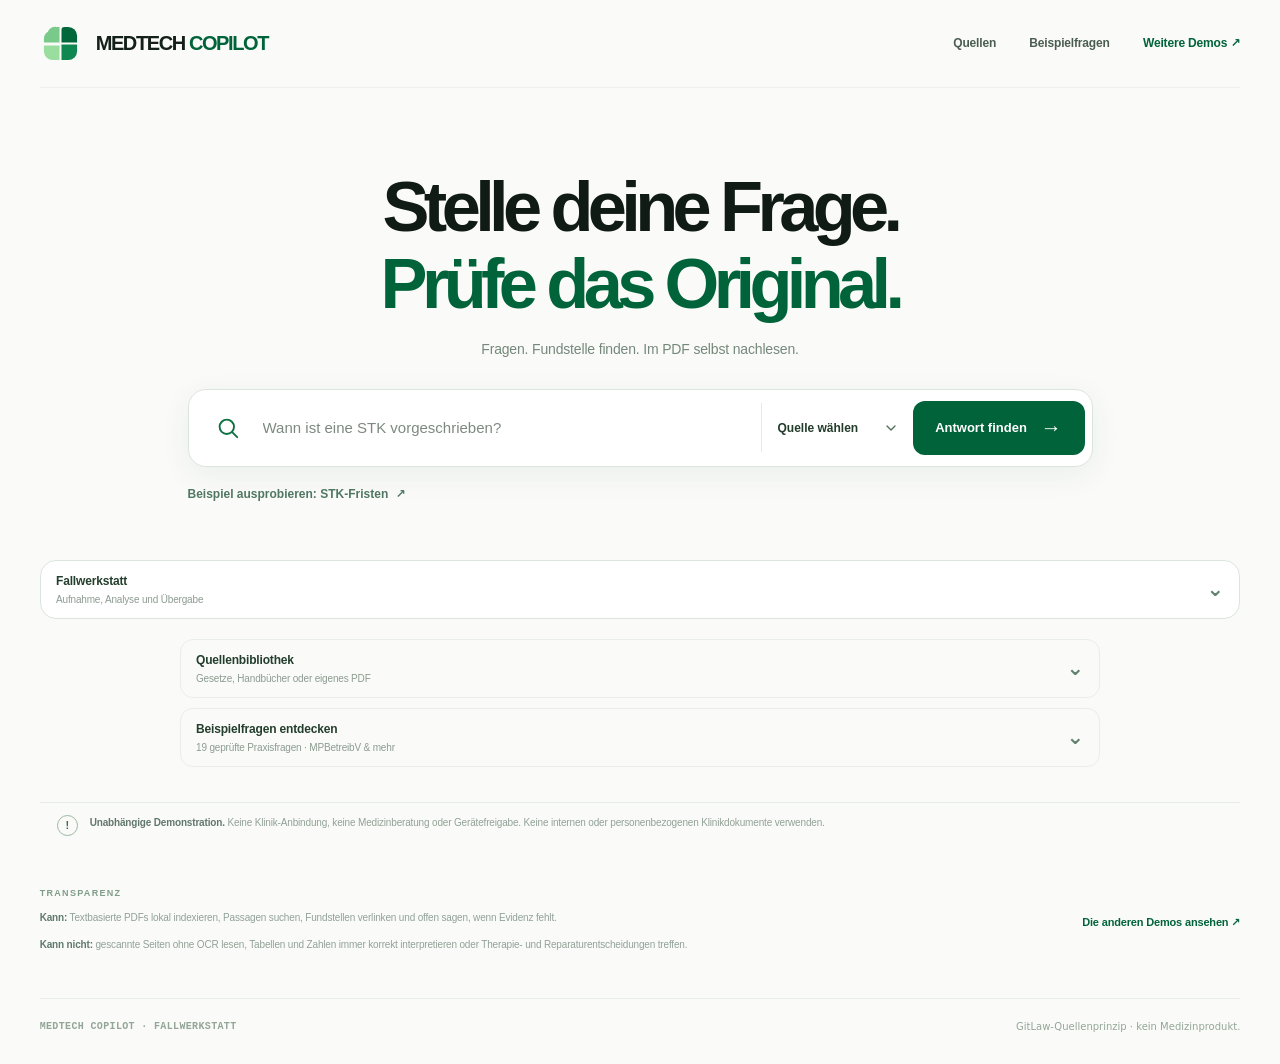
==== commit 4e817934: "feat: add source-grounded medtech case workbench" ====
--- a/upload.html
+++ b/upload.html
@@ -14,6 +14,7 @@
 <link rel="stylesheet" href="./v31.css">
 <link rel="stylesheet" href="./v32.css">
 <link rel="stylesheet" href="./v33.css">
+<link rel="stylesheet" href="./v4-workflow.css">
 <script defer src="./src/learning_loop.js"></script>
 <script type="module" src="./src/upload_app.mjs"></script>
 </head>
@@ -53,6 +54,59 @@
         <div id="heroRecommendations" class="hero-recommendations hidden" aria-label="Quelle für deine Frage bestätigen"></div>
       </div>
     </section>
+    <details id="caseWorkspace" class="case-workspace">
+      <summary class="minimal-disclosure-summary"><span>Fallwerkstatt <small id="caseCount">Aufnahme, Analyse und Übergabe</small></span><span class="minimal-disclosure-chevron" aria-hidden="true">⌄</span></summary>
+      <div class="case-content">
+        <div class="case-toolbar">
+          <label>Gespeicherte Fälle<select id="casePicker"></select></label>
+          <label>Falltyp<select id="caseType"></select></label>
+          <button id="caseCreate" class="case-primary" type="button">Fall anlegen</button>
+        </div>
+        <p class="case-local">Fälle und ausgewählte öffentliche Belege bleiben in diesem Browser. Nur anonymisierte Angaben eintragen.</p>
+        <p id="caseStatus" class="case-status" role="status"></p>
+        <div id="caseRecord" hidden>
+          <ol class="case-progress" aria-label="Fallfortschritt">
+            <li data-case-step="intake">Aufnahme</li><li data-case-step="analysis">Analyse</li><li data-case-step="handoff">Übergabe</li><li data-case-step="closed">Abschluss</li>
+          </ol>
+          <div class="case-fields">
+            <label>Falltitel<input id="caseTitle" data-case-field="title" maxlength="100" placeholder="AED in der Eingangshalle"></label>
+            <label>Beobachtete Fakten<textarea data-case-field="facts" maxlength="1800" rows="3" aria-describedby="caseIntakeHint"></textarea><small id="caseIntakeHint"></small></label>
+          </div>
+          <div class="case-intake-only"><button id="caseStart" class="case-primary" type="button">Analyse beginnen →</button></div>
+          <div class="case-after-intake">
+            <div class="case-analysis-only case-research">
+              <h3>Quellen gemeinsam prüfen</h3>
+              <p>Starte mit einer Aufgabenfrage oder nutze die Suche oben. Übernimm passende Fundstellen aus dem Original in deinen Fall.</p>
+              <div id="caseQuestions" class="case-questions"></div>
+            </div>
+            <div class="case-fields">
+              <label>Offene Punkte und fehlende Nachweise<textarea data-case-field="open" maxlength="1800" rows="2"></textarea></label>
+              <label>Deine fachliche Einschätzung<textarea data-case-field="assessment" maxlength="1800" rows="3"></textarea></label>
+            </div>
+            <details class="case-proof"><summary id="caseProofSummary">Festgehaltene Belege</summary><ol id="caseEvidence"></ol></details>
+            <div class="case-fields">
+              <label>Nächste Handlung<textarea data-case-field="next" maxlength="1000" rows="2"></textarea></label>
+              <div class="case-fields-row">
+                <label>Zuständige Rolle<input data-case-field="owner" maxlength="100" placeholder="Medizintechnik · Prüfteam"></label>
+                <label>Termin<input data-case-field="due" type="date"></label>
+              </div>
+            </div>
+            <div class="case-analysis-only"><button id="casePrepare" class="case-primary" type="button">Übergabe vorbereiten →</button></div>
+            <div class="case-after-analysis">
+              <label>Übernahme und Ergebnis<textarea data-case-field="resolution" rows="3" maxlength="1800" placeholder="Wer hat übernommen? Wie wurden die offenen Punkte bearbeitet?"></textarea></label>
+              <div class="case-actions">
+                <button type="button" id="caseClose" class="case-primary case-handoff-only">Fall abschließen</button>
+                <button type="button" id="caseBack">Analyse wieder öffnen</button>
+              </div>
+            </div>
+          </div>
+          <div class="case-actions case-footer">
+            <button id="caseExport" type="button">Fallakte herunterladen ↓</button>
+            <button id="caseDelete" type="button">Fall löschen</button>
+          </div>
+        </div>
+      </div>
+    </details>
     <div class="source-workbench" id="sourceWorkbench"><div class="source-main">
       <section id="workspaceWelcome" class="v3-welcome" aria-label="Antwortbereich">
         <div class="v3-pane-top"><span><span class="v3-pane-dot"></span> Antwort</span><span class="v3-pane-meta">Bereit für deine Frage</span></div>
@@ -165,7 +219,18 @@
             <div class="evidence-actions"><button class="verify-button" id="verifySource" type="button"><span aria-hidden="true">↗</span> Original prüfen</button><button class="jump-button" id="goToPage" type="button">Seite anzeigen <span aria-hidden="true">→</span></button></div>
           </div>
           <div id="additionalCitations" class="additional-citations"></div>
-          <div class="answer-bottom">Dies ist ein wortgetreuer Textauszug, keine generierte Erklärung. Relevanz und Gerätemodell müssen fachlich geprüft werden.</div>
+          <div class="synthesis-area hidden" id="localSynthesis">
+            <button type="button" id="synthesizeAnswer">Mit lokaler KI vertiefen</button>
+            <p id="synthesisStatus" role="status"></p>
+          </div>
+          <details id="dialogHistory" class="dialog-history hidden">
+            <summary>Bisherige Fachfragen</summary>
+            <ol id="dialogTurns"></ol>
+            <button id="dialogReset" type="button">Neues Gespräch</button>
+          </details>
+          <div id="dialogFollowups" class="dialog-followups hidden" aria-label="Anschlussfragen"></div>
+          <div class="case-pin-area"><button type="button" id="casePin" class="hidden">Geprüften Beleg im Fall festhalten</button><span id="casePinStatus" role="status"></span><button type="button" id="caseReturn" class="hidden">Zur Fallakte ↑</button></div>
+          <div class="answer-bottom" id="answerMode">Dies ist ein wortgetreuer Textauszug, keine generierte Erklärung. Relevanz und Gerätemodell müssen fachlich geprüft werden.</div>
           <div class="answer-quality" id="answerQuality">
             <span class="eyebrow">QUELLENQUALITÄT / FEEDBACK</span>
             <p><strong>Automatisch geprüft:</strong> Auszug, PDF-Seite und Quellenbindung. <strong>Nicht automatisch geprüft:</strong> juristische Auslegung, vollständige Relevanz oder Aktualität.</p>
@@ -211,9 +276,9 @@
     </details>
 
     <div class="boundary"><span aria-hidden="true">!</span><p><strong>Unabhängige Demonstration.</strong> Keine Klinik-Anbindung, keine Medizinberatung oder Gerätefreigabe. Keine internen oder personenbezogenen Klinikdokumente verwenden.</p></div>
-    <section class="limit-foot"><div><span class="eyebrow">TRANSPARENZ</span><p><strong>Kann:</strong> Textbasierte PDFs lokal indexieren, Passagen suchen, Fundstellen verlinken und offen sagen, wenn Evidenz fehlt.</p><p><strong>Kann nicht:</strong> gescannte Seiten ohne OCR lesen, Tabellen/Zahlen immer korrekt interpretieren, Therapie- oder Reparaturentscheidungen treffen, semantisch wie ein LLM schlussfolgern.</p></div><a href="./" class="back-home">Die anderen Demos ansehen ↗</a></section>
+    <section class="limit-foot"><div><span class="eyebrow">TRANSPARENZ</span><p><strong>Kann:</strong> Textbasierte PDFs lokal indexieren, Passagen suchen, Fundstellen verlinken und offen sagen, wenn Evidenz fehlt.</p><p><strong>Kann nicht:</strong> gescannte Seiten ohne OCR lesen, Tabellen und Zahlen immer korrekt interpretieren oder Therapie- und Reparaturentscheidungen treffen.</p></div><a href="./" class="back-home">Die anderen Demos ansehen ↗</a></section>
   </main>
-  <footer>MEDTECH COPILOT · V3.2 / MINIMAL FOCUS <span>GitLaw-Quellenprinzip · kein Medizinprodukt.</span></footer>
+  <footer>MEDTECH COPILOT · FALLWERKSTATT <span>GitLaw-Quellenprinzip · kein Medizinprodukt.</span></footer>
 </div>
 </body>
 </html>
--- a/v4-workflow.css
+++ b/v4-workflow.css
@@ -0,0 +1,96 @@
+.case-workspace {
+  max-width: 1200px;
+  margin: 0 auto 1.25rem;
+  border: 1px solid #dbe5dd;
+  border-radius: 16px;
+  background: #fff;
+}
+.case-content { padding: 0 1.1rem 1.1rem; }
+.case-toolbar, .case-fields-row, .case-actions, .case-questions, .dialog-followups {
+  display: flex;
+  align-items: end;
+  flex-wrap: wrap;
+  gap: .65rem;
+}
+.case-toolbar label { flex: 1 1 14rem; min-width: 0; }
+.case-fields-row label { flex: 1 1 10rem; min-width: 0; }
+.case-content label { display: grid; gap: .35rem; font-size: .9rem; font-weight: 650; color: #18372a; }
+.case-content :is(input, textarea, select) {
+  min-width: 0;
+  width: 100%;
+  border: 1px solid #c9d7cd;
+  border-radius: 8px;
+  padding: .6rem .68rem;
+  background: #fbfcfb;
+  color: #163529;
+  font: inherit;
+  font-weight: 400;
+}
+.case-content textarea { resize: vertical; }
+.case-content :disabled { opacity: 1; background: #f0f4f0; }
+.case-content button, .case-pin-area button, .dialog-followups button, .dialog-ref {
+  background: #f4f8f4;
+  color: #154c34;
+  font: inherit;
+  font-size: .88rem;
+  font-weight: 650;
+  border: 1px solid #ccdacf;
+  border-radius: 8px;
+  min-height: 40px;
+  padding: .5rem .7rem;
+  cursor: pointer;
+  text-align: left;
+}
+.case-content button:hover, .case-pin-area button:hover, .dialog-followups button:hover, .dialog-ref:hover { background: #e8f3e9; }
+.case-content .case-primary { background: #166445; color: #fff; border-color: #166445; }
+.case-content .case-primary:hover { background: #104c35; }
+.case-local, .case-status, .case-content small, .case-pin-area span { font-size: .82rem; color: #476252; }
+.case-status:empty { display: none; }
+.case-progress {
+  list-style: none;
+  padding: .65rem 0;
+  margin: .65rem 0;
+  border-block: 1px solid #e4ece5;
+  display: flex;
+  flex-wrap: wrap;
+  gap: .35rem 1rem;
+}
+.case-progress li { color: #536658; padding: .25rem .45rem; font-size: .85rem; }
+.case-progress li[aria-current] { background: #dff2e4; color: #143e2b; font-weight: 700; border-radius: 5px; }
+.case-progress .complete { color: #1b6446; }
+.case-fields { display: grid; gap: .8rem; margin-block: .8rem; }
+.case-research { margin-block: 1rem; padding: .9rem; background: #f1f7f1; border-radius: 10px; }
+.case-research h3 { margin: 0; font-size: 1rem; }
+.case-research p { font-size: .9rem; }
+.case-proof { margin-block: .9rem; color: #18372a; }
+.case-proof summary { cursor: pointer; }
+.case-proof li { margin-block: .6rem; overflow-wrap: anywhere; }
+.case-proof li p { font-size: .86rem; }
+.case-proof li button { margin-left: .5rem; }
+.case-actions { margin-top: .65rem; }
+.case-footer { margin-top: 1rem; padding-top: .65rem; border-top: 1px solid #e4ece5; }
+.case-content :focus-visible, .case-pin-area button:focus-visible, .dialog-ref:focus-visible, .dialog-followups button:focus-visible {
+  outline: 2px solid #206e52;
+  outline-offset: 2px;
+}
+.case-workspace:not([data-phase="intake"]) .case-intake-only,
+.case-workspace[data-phase="intake"] .case-after-intake,
+.case-workspace:not([data-phase="analysis"]) .case-analysis-only,
+.case-workspace:is([data-phase="intake"], [data-phase="analysis"]) .case-after-analysis,
+.case-workspace:not([data-phase="handoff"]) .case-handoff-only { display: none; }
+.case-pin-area { margin-top: .6rem; display: flex; align-items: center; gap: .55rem; flex-wrap: wrap; }
+.case-pin-area:has(#casePin.hidden):has(span:empty) { display: none; }
+.dialog-followups { margin-block: .85rem; }
+.dialog-followups strong { flex: 1 0 100%; font-size: .87rem; color: #244c37; }
+.dialog-claim + .dialog-claim { margin-top: .85rem; padding-top: .65rem; border-top: 1px solid #d5e3d8; }
+.dialog-claim .dialog-ref { color: #155839; min-height: 32px; padding: .3rem .55rem; }
+.synthesis-area { margin-top: .85rem; }
+.synthesis-area button { border: 1px solid #ccdacf; background: #f4f8f4; color: #154c34; font: inherit; font-size: .88rem; font-weight: 650; border-radius: 8px; padding: .55rem .7rem; cursor: pointer; }
+.synthesis-area p { color: #476252; font-size: .82rem; }
+.synthesis-area p:empty { display: none; }
+.dialog-history { margin-top: .7rem; color: #355543; font-size: .87rem; }
+.dialog-history summary { cursor: pointer; }
+.dialog-history ol { padding-left: 1.25rem; }
+.dialog-history li { font-weight: 650; margin-block: .45rem; }
+.dialog-history li p { margin: .15rem 0; font-weight: 400; }
+.dialog-history button { color: #154c34; }
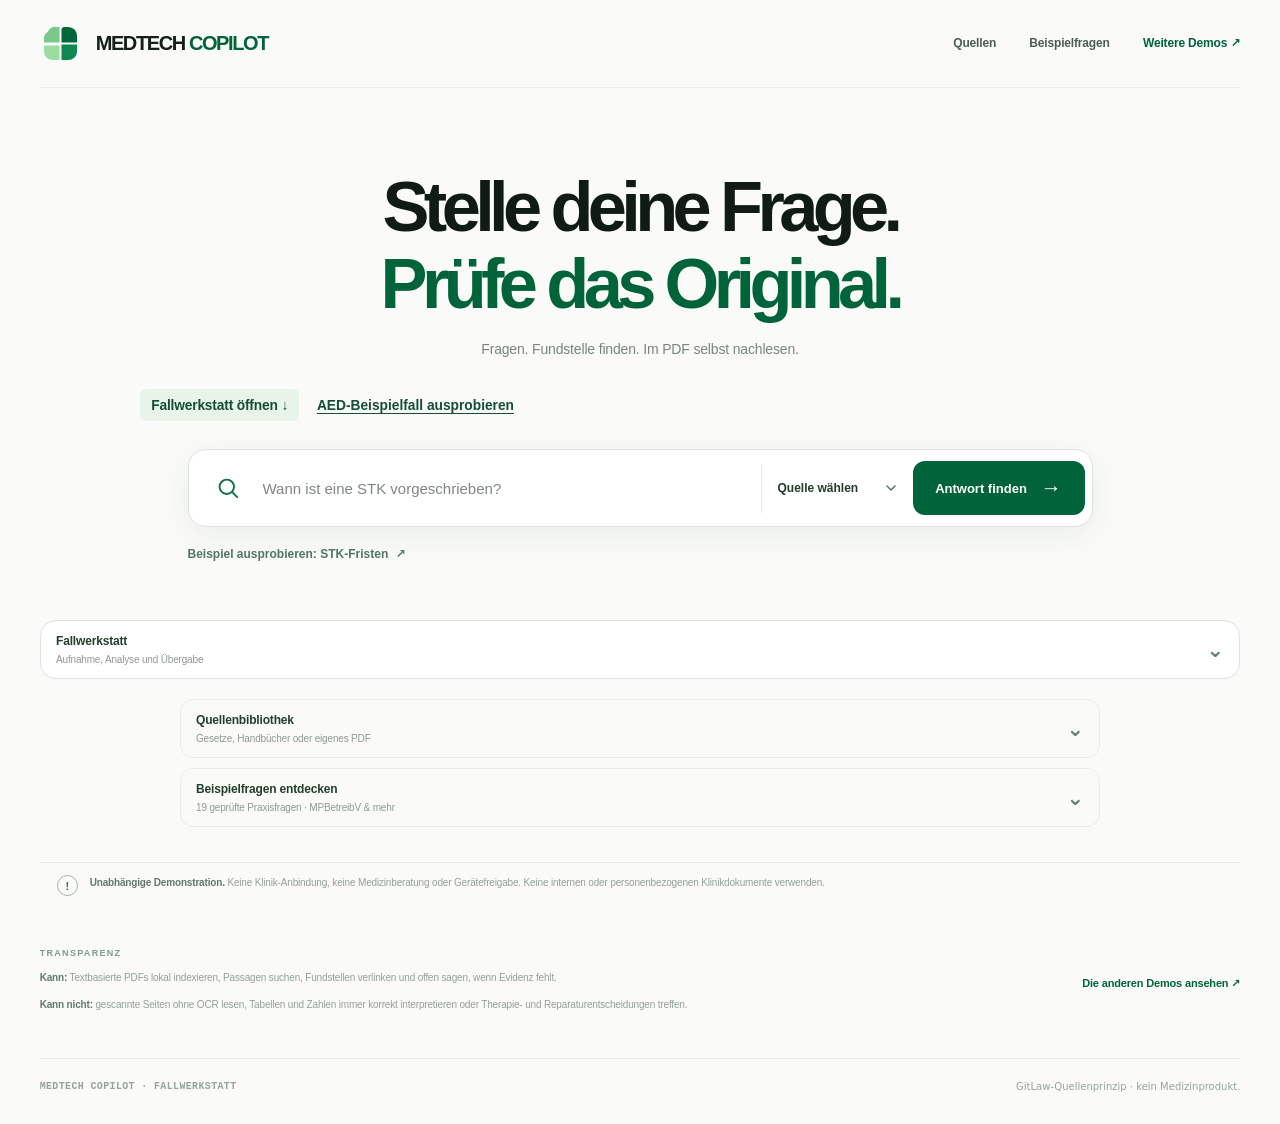
==== commit dcc6537a: "Guide case analysis and produce a reviewable handoff draft" ====
--- a/upload.html
+++ b/upload.html
@@ -37,6 +37,10 @@
       <div class="intro-copy">
         <h1 id="mainTitle">Stelle deine Frage.<span>Prüfe das Original.</span></h1>
         <p>Fragen. Fundstelle finden. Im PDF selbst nachlesen.</p>
+        <div class="case-entry" aria-label="In der Fallwerkstatt arbeiten">
+          <a id="caseEntry" href="#caseWorkspace">Fallwerkstatt öffnen <span aria-hidden="true">↓</span></a>
+          <button id="caseExample" type="button">AED-Beispielfall ausprobieren</button>
+        </div>
         <form id="heroQuestionForm" class="hero-question-form" autocomplete="off">
           <label class="visually-hidden" for="heroQuestionInput">Deine Fachfrage</label>
           <div class="hero-query-line">
@@ -74,6 +78,23 @@
           </div>
           <div class="case-intake-only"><button id="caseStart" class="case-primary" type="button">Analyse beginnen →</button></div>
           <div class="case-after-intake">
+            <section id="caseGuidance" class="case-guidance" aria-labelledby="caseGuidanceTitle" hidden>
+              <div class="case-guide-head"><h3 id="caseGuidanceTitle">Fallanalyse</h3><span id="caseAnalysisStatus" role="status"></span></div>
+              <div id="casePriority" class="case-priority">
+                <span>Nächster Schritt</span>
+                <h4 id="casePriorityTitle"></h4>
+                <p id="casePriorityWhy"></p>
+                <p id="casePriorityAction"></p>
+                <button id="casePriorityGo" type="button" hidden></button>
+              </div>
+              <h4>Nachweise zum konkreten Fall</h4>
+              <div id="caseCheckList" class="case-check-list"></div>
+              <details class="case-rule-set"><summary>Amtliche Rechtsgrundlagen</summary><ul id="caseRuleList"></ul></details>
+              <details class="case-draft"><summary>Übergabeentwurf ansehen</summary>
+                <p id="caseDraftText"></p>
+                <button id="caseAdoptDraft" type="button">Entwurf übernehmen</button>
+              </details>
+            </section>
             <div class="case-analysis-only case-research">
               <h3>Quellen gemeinsam prüfen</h3>
               <p>Starte mit einer Aufgabenfrage oder nutze die Suche oben. Übernimm passende Fundstellen aus dem Original in deinen Fall.</p>
@@ -91,6 +112,7 @@
                 <label>Termin<input data-case-field="due" type="date"></label>
               </div>
             </div>
+            <label id="caseReviewLabel" class="case-review case-analysis-only" hidden><input id="caseReviewed" type="checkbox"> Ich habe die aktuelle Übergabe fachlich geprüft.</label>
             <div class="case-analysis-only"><button id="casePrepare" class="case-primary" type="button">Übergabe vorbereiten →</button></div>
             <div class="case-after-analysis">
               <label>Übernahme und Ergebnis<textarea data-case-field="resolution" rows="3" maxlength="1800" placeholder="Wer hat übernommen? Wie wurden die offenen Punkte bearbeitet?"></textarea></label>
--- a/v4-workflow.css
+++ b/v4-workflow.css
@@ -94,3 +94,38 @@
 .dialog-history li { font-weight: 650; margin-block: .45rem; }
 .dialog-history li p { margin: .15rem 0; font-weight: 400; }
 .dialog-history button { color: #154c34; }
+
+.case-entry { display: flex; flex-wrap: wrap; align-items: center; gap: .45rem 1rem; margin-block: .8rem 1rem; }
+.case-entry a, .case-entry button { font: inherit; font-size: .86rem; font-weight: 700; color: #154d35; }
+.case-entry a { background: #e8f4e9; padding: .55rem .7rem; border-radius: 6px; text-decoration: none; }
+.case-entry button { background: transparent; border: 0; padding: .5rem .1rem; text-decoration: underline; text-underline-offset: .2em; cursor: pointer; }
+.case-guidance { max-width: 52rem; margin-block: 1.1rem; color: #19372a; }
+.case-guide-head { display: flex; flex-wrap: wrap; align-items: baseline; gap: .35rem .9rem; margin-block-end: .7rem; }
+.case-guide-head h3 { margin: 0; }
+.case-guide-head span { font-size: .82rem; color: #496655; }
+.case-priority { padding: .95rem 1rem; border-left: .25rem solid #2c794f; border-radius: 5px 9px 9px 5px; background: #eff7ef; }
+.case-priority[data-urgent="true"] { background: #ffefe7; border-color: #a34b24; }
+.case-priority > span { font-weight: 700; text-transform: uppercase; letter-spacing: .07em; font-size: .67rem; }
+.case-priority h4 { font-size: 1.12rem; margin: .25rem 0; }
+.case-priority p { font-size: .9rem; margin: .35rem 0; }
+.case-priority button { margin-top: .45rem; }
+.case-check-list { display: grid; gap: .3rem; }
+.case-check { border-top: 1px solid #e1e9e2; }
+.case-check summary { display: flex; justify-content: space-between; align-items: center; gap: .5rem; padding: .58rem .15rem; min-height: 44px; font-size: .88rem; cursor: pointer; }
+.case-check summary strong::before { content: "›"; display: inline-block; margin-right: .4rem; }
+.case-check[open] summary strong::before { transform: rotate(90deg); }
+.check-badge { flex-shrink: 0; font-size: .72rem; padding: .25rem .45rem; border-radius: .3rem; background: #f2f4f1; color: #454b46; }
+.check-badge[data-state="documented"] { background: #e1f1e7; color: #215137; }
+.check-badge:is([data-state="reported"],[data-state="conflict"]) { background: #ffefd9; color: #754218; }
+.case-check-body { padding: .15rem .35rem .75rem; display: grid; gap: .45rem; }
+.case-check-body p { font-size: .85rem; margin: 0; }
+.case-rule-set, .case-draft { margin-block: .75rem; }
+.case-rule-set summary, .case-draft summary { cursor: pointer; font-weight: 650; }
+.case-rule-set li { margin-block: .3rem; font-size: .86rem; }
+.case-rule-set button { margin-left: .5rem; }
+.case-draft p { white-space: pre-wrap; font-size: .88rem; }
+.case-content .case-review { display: flex; align-items: center; margin-block: .7rem; }
+.case-content .case-review input { width: 1rem; height: 1rem; margin: 0 .2rem 0 0; flex-shrink: 0; }
+.case-content [hidden] { display: none; }
+.case-check-label { display: grid; gap: .2rem; }
+.case-check-label small { padding-left: .8rem; }
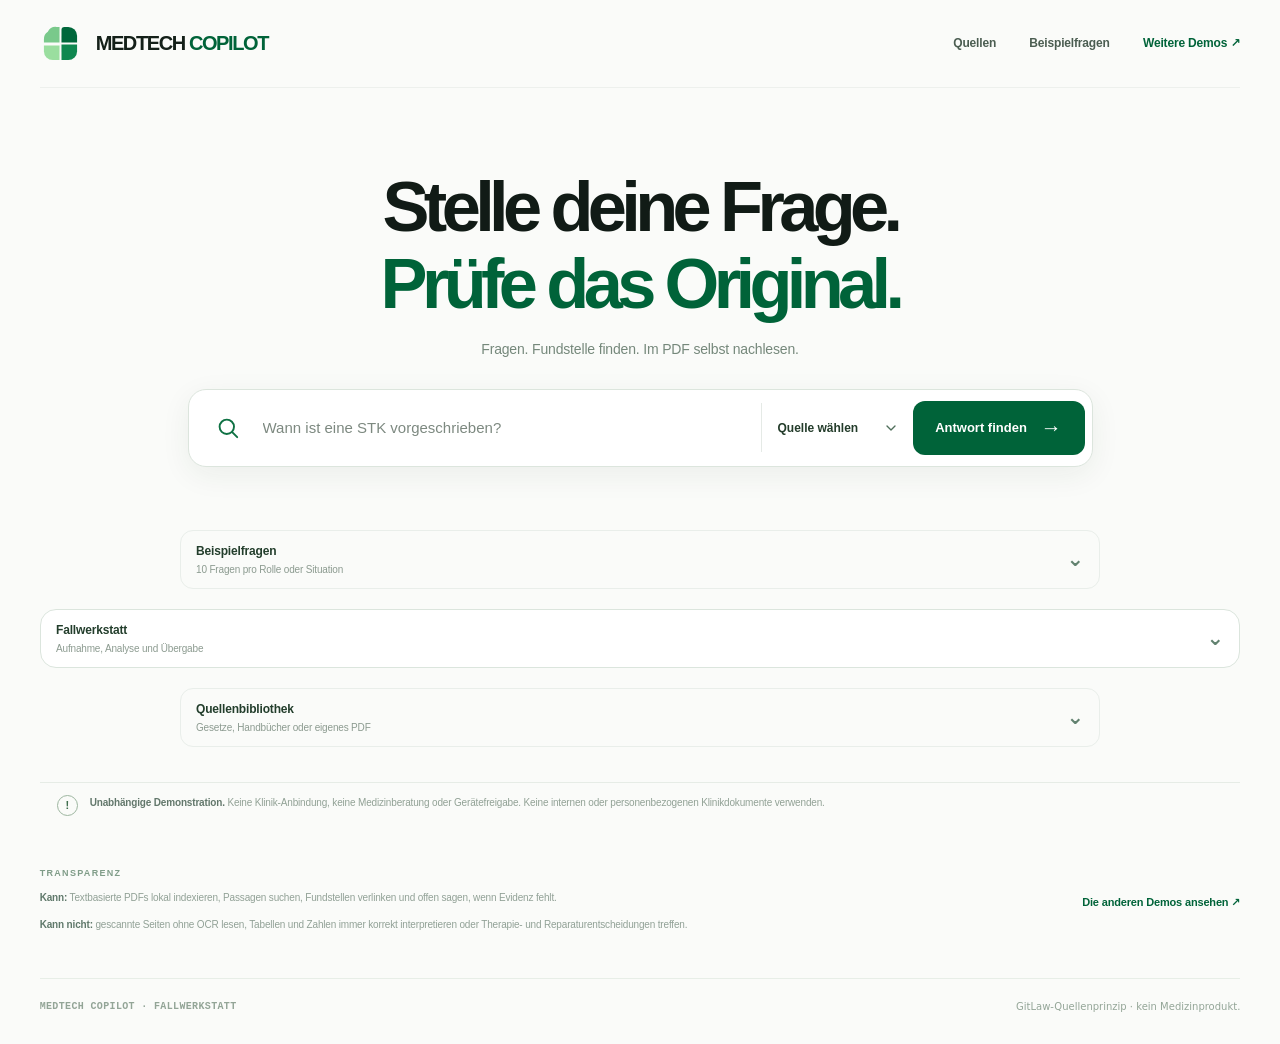
==== commit 33f7b542: "Simplify practice questions into role and situation lists" ====
--- a/upload.html
+++ b/upload.html
@@ -37,10 +37,6 @@
       <div class="intro-copy">
         <h1 id="mainTitle">Stelle deine Frage.<span>Prüfe das Original.</span></h1>
         <p>Fragen. Fundstelle finden. Im PDF selbst nachlesen.</p>
-        <div class="case-entry" aria-label="In der Fallwerkstatt arbeiten">
-          <a id="caseEntry" href="#caseWorkspace">Fallwerkstatt öffnen <span aria-hidden="true">↓</span></a>
-          <button id="caseExample" type="button">AED-Beispielfall ausprobieren</button>
-        </div>
         <form id="heroQuestionForm" class="hero-question-form" autocomplete="off">
           <label class="visually-hidden" for="heroQuestionInput">Deine Fachfrage</label>
           <div class="hero-query-line">
@@ -53,11 +49,24 @@
             <button id="heroAskButton" type="submit">Antwort finden <span aria-hidden="true">→</span></button>
           </div>
         </form>
-        <div class="minimal-example-line"><button type="button" data-starter-question="Wie oft ist eine sicherheitstechnische Kontrolle (STK) fällig?">Beispiel ausprobieren: STK-Fristen <span aria-hidden="true">↗</span></button></div>
         <p id="heroQueryStatus" class="hero-query-status" role="status" aria-live="polite">Quelle bewusst wählen oder nach der Frage bestätigen.</p>
         <div id="heroRecommendations" class="hero-recommendations hidden" aria-label="Quelle für deine Frage bestätigen"></div>
       </div>
     </section>
+    <details id="practiceLab" class="practice-lab" aria-labelledby="practiceHeading">
+      <summary class="minimal-disclosure-summary"><span id="practiceHeading">Beispielfragen <small>10 Fragen pro Rolle oder Situation</small></span><span class="minimal-disclosure-chevron" aria-hidden="true">⌄</span></summary>
+      <div class="practice-expanded">
+        <div class="practice-context">
+          <label for="practiceContext">Rolle oder Situation</label>
+          <select id="practiceContext" aria-describedby="practiceNote" disabled><option>Wird geladen …</option></select>
+        </div>
+        <div id="practiceChoices" class="practice-choices">
+          <p class="practice-placeholder">Fragen werden geladen …</p>
+        </div>
+        <p id="practiceNote" class="practice-note">Redaktionelle Auswahl nach Praxisrelevanz.</p>
+        <p id="practiceStatus" class="practice-status" role="status"></p>
+      </div>
+    </details>
     <details id="caseWorkspace" class="case-workspace">
       <summary class="minimal-disclosure-summary"><span>Fallwerkstatt <small id="caseCount">Aufnahme, Analyse und Übergabe</small></span><span class="minimal-disclosure-chevron" aria-hidden="true">⌄</span></summary>
       <div class="case-content">
@@ -66,6 +75,7 @@
           <label>Falltyp<select id="caseType"></select></label>
           <button id="caseCreate" class="case-primary" type="button">Fall anlegen</button>
         </div>
+        <button id="caseExample" class="case-example" type="button">AED-Beispielfall ausprobieren</button>
         <p class="case-local">Fälle und ausgewählte öffentliche Belege bleiben in diesem Browser. Nur anonymisierte Angaben eintragen.</p>
         <p id="caseStatus" class="case-status" role="status"></p>
         <div id="caseRecord" hidden>
@@ -97,7 +107,7 @@
             </section>
             <div class="case-analysis-only case-research">
               <h3>Quellen gemeinsam prüfen</h3>
-              <p>Starte mit einer Aufgabenfrage oder nutze die Suche oben. Übernimm passende Fundstellen aus dem Original in deinen Fall.</p>
+              <a id="casePracticeLink" class="practice-return" href="#practiceLab">10 Fragen zu diesem Fall</a>
               <div id="caseQuestions" class="case-questions"></div>
             </div>
             <div class="case-fields">
@@ -251,6 +261,7 @@
             <button id="dialogReset" type="button">Neues Gespräch</button>
           </details>
           <div id="dialogFollowups" class="dialog-followups hidden" aria-label="Anschlussfragen"></div>
+          <a id="practiceReturn" class="practice-return hidden" href="#practiceLab">Zu den Beispielfragen</a>
           <div class="case-pin-area"><button type="button" id="casePin" class="hidden">Geprüften Beleg im Fall festhalten</button><span id="casePinStatus" role="status"></span><button type="button" id="caseReturn" class="hidden">Zur Fallakte ↑</button></div>
           <div class="answer-bottom" id="answerMode">Dies ist ein wortgetreuer Textauszug, keine generierte Erklärung. Relevanz und Gerätemodell müssen fachlich geprüft werden.</div>
           <div class="answer-quality" id="answerQuality">
@@ -276,27 +287,6 @@
       </div>
     </section>
       </div><aside class="source-side" id="sourceSide" aria-label="Originalquelle dauerhaft neben der Antwort"></aside></div>
-    <details id="practiceLab" class="practice-lab" aria-labelledby="practiceHeading">
-      <summary class="minimal-disclosure-summary"><span>Beispielfragen entdecken <small>19 geprüfte Praxisfragen · MPBetreibV &amp; mehr</small></span><span class="minimal-disclosure-chevron" aria-hidden="true">⌄</span></summary>
-      <div class="practice-expanded">
-      <div class="practice-head">
-        <div><span class="practice-eyebrow">RECHERCHE · PRAXISBEISPIELE</span><h2 id="practiceHeading">Häufige Praxisfragen – direkt ausprobieren.</h2>
-        <p>Redaktionell priorisierte Fragen, <strong>keine gemessene Nutzungsrangliste</strong>. Jede Antwort muss ihre Fundstelle im jeweiligen Original-PDF nachweisen.</p></div>
-        <span class="practice-provenance">Originalquelle wählen · 1 Klick</span>
-      </div>
-      <div class="practice-toolbar" role="group" aria-label="Praxisfragen filtern">
-        <button type="button" class="active" data-practice-filter="all" aria-pressed="true">Highlights</button>
-        <button type="button" data-practice-filter="mpbetreibv" aria-pressed="false">MPBetreibV</button>
-        <button type="button" data-practice-filter="other" aria-pressed="false">Andere Gesetze</button>
-        <button type="button" data-practice-filter="everything" aria-pressed="false">Alle Fragen</button>
-      </div>
-      <div id="practiceChoices" class="practice-choices" aria-live="polite">
-        <p class="practice-placeholder">Praxisfragen und gesetzliche Fundstellen werden geladen …</p>
-      </div>
-      <p id="practiceStatus" class="practice-status" role="status" aria-live="polite">Frage auswählen → Quellen-PDF wird geprüft → Antwort und Original ansehen.</p>
-      </div>
-    </details>
-
     <div class="boundary"><span aria-hidden="true">!</span><p><strong>Unabhängige Demonstration.</strong> Keine Klinik-Anbindung, keine Medizinberatung oder Gerätefreigabe. Keine internen oder personenbezogenen Klinikdokumente verwenden.</p></div>
     <section class="limit-foot"><div><span class="eyebrow">TRANSPARENZ</span><p><strong>Kann:</strong> Textbasierte PDFs lokal indexieren, Passagen suchen, Fundstellen verlinken und offen sagen, wenn Evidenz fehlt.</p><p><strong>Kann nicht:</strong> gescannte Seiten ohne OCR lesen, Tabellen und Zahlen immer korrekt interpretieren oder Therapie- und Reparaturentscheidungen treffen.</p></div><a href="./" class="back-home">Die anderen Demos ansehen ↗</a></section>
   </main>
--- a/v4-workflow.css
+++ b/v4-workflow.css
@@ -95,10 +95,6 @@
 .dialog-history li p { margin: .15rem 0; font-weight: 400; }
 .dialog-history button { color: #154c34; }
 
-.case-entry { display: flex; flex-wrap: wrap; align-items: center; gap: .45rem 1rem; margin-block: .8rem 1rem; }
-.case-entry a, .case-entry button { font: inherit; font-size: .86rem; font-weight: 700; color: #154d35; }
-.case-entry a { background: #e8f4e9; padding: .55rem .7rem; border-radius: 6px; text-decoration: none; }
-.case-entry button { background: transparent; border: 0; padding: .5rem .1rem; text-decoration: underline; text-underline-offset: .2em; cursor: pointer; }
 .case-guidance { max-width: 52rem; margin-block: 1.1rem; color: #19372a; }
 .case-guide-head { display: flex; flex-wrap: wrap; align-items: baseline; gap: .35rem .9rem; margin-block-end: .7rem; }
 .case-guide-head h3 { margin: 0; }
@@ -129,3 +125,20 @@
 .case-content [hidden] { display: none; }
 .case-check-label { display: grid; gap: .2rem; }
 .case-check-label small { padding-left: .8rem; }
+
+#practiceLab .practice-expanded { padding: 1rem 1.15rem; }
+.practice-context { display: grid; gap: .4rem; margin-bottom: .85rem; width: min(100%, 390px); }
+.practice-context label { color: #214034; font-size: .9rem; font-weight: 700; }
+.practice-context select { min-height: 44px; padding: .55rem .65rem; min-width: 0; border: 1px solid #bccfc1; border-radius: 8px; background: #fff; color: #183e2a; font: inherit; font-size: .94rem; }
+#practiceLab .practice-choices { grid-template-columns: repeat(2, minmax(0, 1fr)); gap: 0 .9rem; }
+#practiceLab .practice-choice { min-height: 47px; justify-content: flex-start; padding: .55rem .3rem; border: 0; border-bottom: 1px solid #dfe9e0; border-radius: 0; color: #1e4330; font: inherit; font-size: .94rem; font-weight: 630; line-height: 1.4; text-wrap: pretty; }
+#practiceLab .practice-choice:hover { background: #eef5ee; border-color: #dfe9e0; transform: none; box-shadow: none; }
+#practiceLab .practice-choice:focus-visible { outline: 2px solid #206e52; outline-offset: 1px; border-radius: 5px; }
+.practice-note, #practiceStatus { color: #4b6454; font-size: .81rem; margin: .7rem 0 0; }
+#practiceStatus:empty { display: none; }
+.practice-return { display: inline-block; margin: .75rem 0 0; color: #176044; font-size: .9rem; }
+.case-content .case-example { margin-top: .65rem; }
+@media (max-width: 650px) {
+  #practiceLab .practice-expanded { padding: .9rem .8rem; }
+  #practiceLab .practice-choices { grid-template-columns: 1fr; }
+}
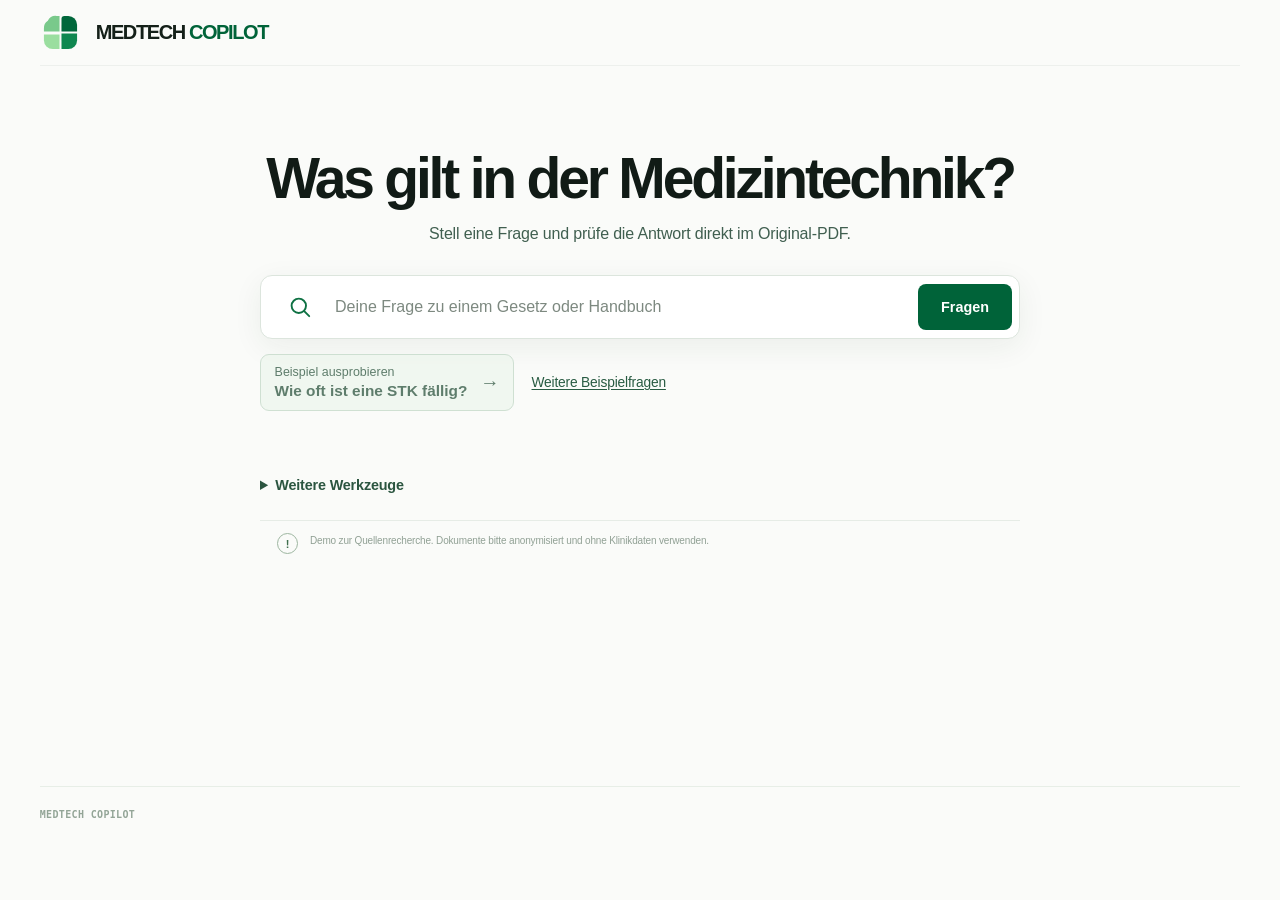
==== commit 93d9774c: "Start with a single question and one-click Medtech example" ====
--- a/upload.html
+++ b/upload.html
@@ -18,41 +18,160 @@
 <script defer src="./src/learning_loop.js"></script>
 <script type="module" src="./src/upload_app.mjs"></script>
 </head>
-<body>
+<body class="simple-workspace">
 <div class="site">
   <header class="topbar">
     <a href="./upload.html" class="brand" aria-label="MEDTECH COPILOT">
       <span class="brand-mark" aria-hidden="true"><svg width="40" height="40" viewBox="0 0 40 40" fill="none"><path d="M7 8a9 9 0 0 1 9-5h3v16H3v-3a9 9 0 0 1 4-8Z" fill="#79C98B"/><path d="M24 3h4a9 9 0 0 1 9 9v7H21V6a3 3 0 0 1 3-3Z" fill="#00673B"/><path d="M3 22h16v15h-7a9 9 0 0 1-9-9v-6Z" fill="#9ADE9F"/><path d="M21 21h16v7a9 9 0 0 1-9 9h-7V21Z" fill="#0F8750"/></svg></span>
       <span class="brand-wordmark">MEDTECH <strong>COPILOT</strong></span>
     </a>
-    <nav aria-label="Hauptnavigation">
-      <a href="#sourceLibraryDisclosure">Quellen</a>
-      <a href="#practiceLab">Beispielfragen</a>
-      <a href="./" class="nav-demos">Weitere Demos <span aria-hidden="true">↗</span></a>
-    </nav>
   </header>
   <main>
 
     <section class="source-intro" aria-labelledby="mainTitle">
       <div class="intro-copy">
-        <h1 id="mainTitle">Stelle deine Frage.<span>Prüfe das Original.</span></h1>
-        <p>Fragen. Fundstelle finden. Im PDF selbst nachlesen.</p>
+        <h1 id="mainTitle">Was gilt in der Medizintechnik?</h1>
+        <p>Stell eine Frage und prüfe die Antwort direkt im Original-PDF.</p>
         <form id="heroQuestionForm" class="hero-question-form" autocomplete="off">
           <label class="visually-hidden" for="heroQuestionInput">Deine Fachfrage</label>
           <div class="hero-query-line">
             <svg class="hero-search-icon" width="23" height="23" viewBox="0 0 24 24" fill="none" aria-hidden="true"><circle cx="10.8" cy="10.8" r="7.2" stroke="currentColor" stroke-width="1.9"/><path d="m16.2 16.2 5 5" stroke="currentColor" stroke-width="1.9" stroke-linecap="round"/></svg>
-            <input id="heroQuestionInput" type="search" maxlength="400" placeholder="Wann ist eine STK vorgeschrieben?" autocomplete="off" aria-describedby="heroQueryStatus" required>
-            <label class="visually-hidden" for="heroSourceSelect">Quelle für die Recherche auswählen</label>
-            <select id="heroSourceSelect" aria-label="Quelle für die Recherche auswählen">
-              <option value="auto">Quelle wählen</option>
-            </select>
-            <button id="heroAskButton" type="submit">Antwort finden <span aria-hidden="true">→</span></button>
+            <input id="heroQuestionInput" type="search" maxlength="400" placeholder="Deine Frage zu einem Gesetz oder Handbuch" autocomplete="off" aria-describedby="heroQueryStatus" required>
+            <button id="heroAskButton" type="submit">Fragen</button>
           </div>
         </form>
-        <p id="heroQueryStatus" class="hero-query-status" role="status" aria-live="polite">Quelle bewusst wählen oder nach der Frage bestätigen.</p>
+        <p id="heroQueryStatus" class="hero-query-status" role="status" aria-live="polite"></p>
         <div id="heroRecommendations" class="hero-recommendations hidden" aria-label="Quelle für deine Frage bestätigen"></div>
-      </div>
-    </section>
+        <div class="first-example">
+          <button id="welcomeExample" type="button" disabled>
+            <span>Beispiel ausprobieren</span>
+            <strong>Wie oft ist eine STK fällig?</strong>
+            <span class="first-example-arrow" aria-hidden="true">→</span>
+          </button>
+          <a href="#practiceLab">Weitere Beispielfragen</a>
+        </div>
+      </div>
+    </section>
+    <div class="source-workbench" id="sourceWorkbench"><div class="source-main">
+      <section id="workspaceWelcome" class="v3-welcome" aria-label="Antwortbereich">
+        <div class="v3-pane-top"><span><span class="v3-pane-dot"></span> Antwort</span><span class="v3-pane-meta">Bereit für deine Frage</span></div>
+        <div class="v3-welcome-content">
+          <div class="v3-welcome-symbol" aria-hidden="true"><svg width="34" height="34" viewBox="0 0 40 40" fill="none"><path d="M20 2 24.8 15.2 38 20 24.8 24.8 20 38 15.2 24.8 2 20 15.2 15.2 20 2Z" fill="currentColor"/></svg></div>
+          <h2>Deine Antwort erscheint hier.</h2>
+          <p>Mit einem Klick zur belegten Passage und ihrer Originalseite.</p>
+        </div>
+        <div class="v3-welcome-foot"><span>FRAGE</span><span>FUNDSTELLE</span><span>ORIGINAL</span></div>
+      </section>
+    <section class="workspace hidden" id="ownPdfPanel" aria-label="Eigenes PDF lokal auswählen">
+      <div class="workspace-header"><div><span class="eyebrow">EIGENES PDF</span><h2>Eigenes Dokument auswählen</h2></div><span class="workspace-meta">PDF · bis 15 MB · bis 120 Seiten</span></div>
+      <div class="own-book-panel" id="ownBookPanel" aria-label="Cover für dein eigenes PDF">
+        <div class="own-book-art"><img id="ownCoverImage" src="./covers/own.svg" alt="Cover für dein eigenes PDF" width="340" height="482"></div>
+        <div class="own-book-copy">
+          <span class="eyebrow">DEIN BUCH · NUR LOKAL</span>
+          <strong id="ownCoverTitle">Dein PDF</strong>
+          <p id="ownCoverMeta">Sobald du ein PDF auswählst, zeigen wir hier eine Vorschau seiner ersten Seite. Das Bild bleibt in diesem Browser-Tab.</p>
+          <span class="own-book-hint">PDF auswählen ↓</span>
+        </div>
+      </div>
+      <div class="upload-grid">
+        <div class="dropzone" id="dropzone" role="group" aria-label="PDF-Datei auswählen">
+          <input id="pdfFile" type="file" accept="application/pdf,.pdf" aria-label="PDF-Datei hochladen" class="file-input">
+          <div class="drop-icon" aria-hidden="true"><svg viewBox="0 0 48 48" fill="none"><path d="M11 8h18l8 8v25H11V8Z" stroke="currentColor" stroke-width="2"/><path d="M29 8v8h8M24 32V20m-5 5 5-5 5 5" stroke="currentColor" stroke-width="2" stroke-linecap="round" stroke-linejoin="round"/></svg></div>
+          <strong>PDF hier ablegen</strong>
+          <p>Oder ein öffentliches, nicht vertrauliches Handbuch auswählen.</p>
+          <button id="choosePdf" class="choose-button" type="button">PDF auswählen <span aria-hidden="true">↗</span></button>
+          <span class="drop-caption">Kein Upload an einen Server. Text wird nur in diesem Tab verarbeitet.</span>
+          <a class="example-pdf" href="https://www.documents.philips.com/assets/Addendum/20250422/0be5036d5af74ece8a8fb2c70090cd18.pdf?feed=ifu_docs_feed" target="_blank" rel="noopener noreferrer">Kein PDF zur Hand? Öffentliches Philips-Beispiel öffnen ↗</a>
+        </div>
+        <aside class="upload-aside">
+          <span class="eyebrow">PRIVATSPHÄRE · KLAR ERKLÄRT</span>
+          <h3>Was passiert mit deinem PDF?</h3>
+          <div class="privacy-point"><span class="point-icon">01</span><p>Die Datei wird im Browser geöffnet. Der Inhalt wird nicht an unsere Server geschickt.</p></div>
+          <div class="privacy-point"><span class="point-icon">02</span><p>PDF.js wird von dieser Website ausgeliefert. Text und Fragen werden nicht gespeichert.</p></div>
+          <div class="privacy-point"><span class="point-icon">03</span><p>Schließt du den Tab oder entfernst das PDF, ist der temporäre Index weg.</p></div>
+          <p class="privacy-note">Der Webseitenaufruf selbst kann beim Hostinganbieter technische Zugriffslogs erzeugen. Keine Sprachaufnahme oder KI-API im Upload-Modus.</p>
+        </aside>
+      </div>
+      <div class="import-status" id="importStatus" role="status" aria-live="polite">
+        <span class="import-led"></span><span id="importMessage">Noch kein PDF ausgewählt.</span><span id="importPercent"></span>
+      </div>
+      <div class="loaded-bar hidden" id="loadedBar">
+        <div><span class="loaded-icon" aria-hidden="true">✓</span><span><strong id="loadedName"></strong><small id="loadedDetail"></small></span></div>
+        <button id="removePdf" type="button">Datei entfernen <span aria-hidden="true">×</span></button>
+      </div>
+    </section>
+    <section class="search-section hidden" id="askSection" aria-label="Frage an das Dokument">
+      <div class="workspace-header"><h2>Nachfragen</h2><button id="restartQuestion" type="button" class="restart-question">Neue Frage</button></div>
+      <form id="questionForm" class="question-form">
+        <label for="questionInput" class="visually-hidden">Frage zur Quelle oder automatische Quellensuche</label>
+        <input id="questionInput" disabled autocomplete="off" placeholder="Was möchtest du dazu wissen?" maxlength="400">
+        <button type="submit" id="askButton" disabled>Fragen</button>
+      </form>
+      <details id="qualityDisclosure" class="v3-disclosure v3-quality-disclosure"><summary>Lokale Statistik</summary><div class="learning-panel" id="learningPanel">
+        <div class="learning-head"><div><span class="eyebrow">QUALITY LOOP / PRIVACY FIRST</span><strong>Was ist eine gute Antwort?</strong>
+        <p>Richtige Quelle und Fassung, wörtlich belegbare Stelle, korrekte Reichweite, keine unbelegten Schlussfolgerungen und eine hilfreiche Antwort.</p></div>
+        <label class="learning-consent"><input type="checkbox" id="learningConsent"> Lokale Nutzungsstatistik aktivieren</label></div>
+        <p class="learning-privacy">Freiwillig · Nur Zähler in diesem Browser. Keine Fragen, Dokumente oder Kennungen werden gespeichert oder versendet. Keine besucherübergreifende Statistik.</p>
+        <div id="learningCounts" class="learning-counts" aria-live="polite"></div>
+        <div class="learning-actions"><button type="button" id="exportLearning">Zähler als JSON exportieren</button><button type="button" id="resetLearning">Lokale Zähler löschen</button></div>
+      </div></details>
+    </section>
+    <section class="result-section hidden" id="resultSection" aria-live="polite" aria-label="Suchergebnis und Originalseite">
+      <div class="result-head"><span class="v3-result-label"><span class="v3-pane-dot"></span> Antwort</span><span class="answer-status" id="answerStatus"></span></div>
+      <div class="result-grid">
+        <div class="answer-side">
+          <h2 id="answeredQuestion" tabindex="-1"></h2>
+          <p id="answerTitle" class="answer-state"></p>
+          <p id="answerLead"></p>
+          <div id="editorialAnswer" class="editorial-answer hidden" aria-label="Redaktionelle Kurzorientierung"></div>
+          <div class="citation-card hidden" id="citationCard">
+            <div class="evidence-actions"><button class="verify-button" id="verifySource" type="button">Original-PDF ansehen</button><span id="citationPage"></span></div>
+            <details id="quoteDisclosure" class="quote-disclosure">
+              <summary>Textauszug anzeigen</summary>
+              <blockquote id="citationText"></blockquote>
+              <div class="citation-meta" id="citationMeta"></div>
+              <button class="jump-button" id="goToPage" type="button">Belegseite anzeigen</button>
+            </details>
+          </div>
+          <div id="additionalCitations" class="additional-citations"></div>
+          <div class="synthesis-area hidden" id="localSynthesis">
+            <button type="button" id="synthesizeAnswer">Mit lokaler KI vertiefen</button>
+            <p id="synthesisStatus" role="status"></p>
+          </div>
+          <details id="dialogHistory" class="dialog-history hidden">
+            <summary>Bisherige Fachfragen</summary>
+            <ol id="dialogTurns"></ol>
+            <button id="dialogReset" type="button">Neues Gespräch</button>
+          </details>
+          <div id="dialogFollowups" class="dialog-followups hidden" aria-label="Anschlussfragen"></div>
+          <a id="practiceReturn" class="practice-return hidden" href="#practiceLab">Zu den Beispielfragen</a>
+          <div class="case-pin-area"><button type="button" id="casePin" class="hidden">Geprüften Beleg im Fall festhalten</button><span id="casePinStatus" role="status"></span><button type="button" id="caseReturn" class="hidden">Zur Fallakte ↑</button></div>
+          <div class="answer-bottom" id="answerMode">Dies ist ein wortgetreuer Textauszug, keine generierte Erklärung. Relevanz und Gerätemodell müssen fachlich geprüft werden.</div>
+          <details class="answer-quality" id="answerQuality">
+            <summary>Antwort bewerten</summary>
+            <div class="answer-feedback"><span>Hat dir diese Fundstelle geholfen?</span><button type="button" id="answerHelpful">Ja, hilfreich</button><button type="button" id="answerUnhelpful">Nein, unpassend</button></div>
+            <span id="feedbackAcknowledgement" class="feedback-ack" role="status"></span>
+          </details>
+        </div>
+        <aside class="viewer" id="viewer" aria-label="PDF-Seitenvorschau">
+          <div class="viewer-head"><strong>Original-PDF</strong><span id="viewerPageLabel">Noch keine Seite</span></div>
+          <div class="viewer-stage" id="viewerStage">
+            <div class="viewer-empty" id="viewerEmpty"><span class="v3-pdf-icon" aria-hidden="true">▣</span><strong>Original. Keine Behauptung.</strong><p>Wenn du eine Quelle auswählst, erscheint hier ihr PDF. Fundstellen werden markiert.</p><span class="v3-pdf-placeholder-line"></span><span class="v3-pdf-placeholder-line short"></span><span class="v3-pdf-placeholder-line"></span></div>
+            <div id="pdfPageFrame" class="pdf-page-frame"><canvas id="pageCanvas" class="hidden" aria-label="Gerenderte Original-PDF-Seite"></canvas><div id="pdfHighlights" class="pdf-highlights" aria-hidden="true"></div></div>
+          </div>
+          <div class="viewer-controls">
+            <button id="prevPage" type="button" disabled aria-label="Vorherige Seite">←</button>
+            <span id="viewerCounter">– / –</span>
+            <button id="nextPage" type="button" disabled aria-label="Nächste Seite">→</button>
+            <a id="openOriginal" class="open-original disabled" aria-disabled="true" tabindex="-1">PDF öffnen ↗</a>
+          </div>
+        </aside>
+      </div>
+    </section>
+      </div><aside class="source-side" id="sourceSide" aria-label="Originalquelle dauerhaft neben der Antwort"></aside></div>
+    <details id="toolsDisclosure" class="workspace-tools">
+      <summary>Weitere Werkzeuge</summary>
+      <div class="tools-content">
     <details id="practiceLab" class="practice-lab" aria-labelledby="practiceHeading">
       <summary class="minimal-disclosure-summary"><span id="practiceHeading">Beispielfragen <small>10 Fragen pro Rolle oder Situation</small></span><span class="minimal-disclosure-chevron" aria-hidden="true">⌄</span></summary>
       <div class="practice-expanded">
@@ -139,33 +258,19 @@
         </div>
       </div>
     </details>
-    <div class="source-workbench" id="sourceWorkbench"><div class="source-main">
-      <section id="workspaceWelcome" class="v3-welcome" aria-label="Antwortbereich">
-        <div class="v3-pane-top"><span><span class="v3-pane-dot"></span> Antwort</span><span class="v3-pane-meta">Bereit für deine Frage</span></div>
-        <div class="v3-welcome-content">
-          <div class="v3-welcome-symbol" aria-hidden="true"><svg width="34" height="34" viewBox="0 0 40 40" fill="none"><path d="M20 2 24.8 15.2 38 20 24.8 24.8 20 38 15.2 24.8 2 20 15.2 15.2 20 2Z" fill="currentColor"/></svg></div>
-          <h2>Deine Antwort erscheint hier.</h2>
-          <p>Mit einem Klick zur belegten Passage und ihrer Originalseite.</p>
-          <button type="button" id="welcomeExample" class="v3-try-example">STK-Beispiel starten <span aria-hidden="true">↗</span></button>
-        </div>
-        <div class="v3-welcome-foot"><span>FRAGE</span><span>FUNDSTELLE</span><span>ORIGINAL</span></div>
-      </section>
       <details id="sourceLibraryDisclosure" class="source-library-disclosure">
         <summary class="minimal-disclosure-summary"><span>Quellenbibliothek <small>Gesetze, Handbücher oder eigenes PDF</small></span><span class="minimal-disclosure-chevron" aria-hidden="true">⌄</span></summary>
       <section class="source-chooser" id="sourceChooser" aria-label="Quelle für diese Recherche auswählen">
-        <div class="chooser-head"><span class="eyebrow">QUELLEN</span><span class="source-help">Eine Quelle pro Frage. Keine Vermischung.</span></div>
-        <p class="source-library-intro">Deine Quellen <span>Originaldokumente ansehen und bewusst auswählen</span></p>
+        <div class="manual-source"><label for="heroSourceSelect">Quelle für die Recherche auswählen</label>
+            <select id="heroSourceSelect" aria-label="Quelle für die Recherche auswählen">
+              <option value="auto">Quelle wählen</option>
+            </select></div>
         <div class="source-tabs" role="group" aria-label="Quellenkategorie">
           <button type="button" data-source-group="medtech" aria-pressed="false">Handbücher</button>
           <button type="button" class="active" data-source-group="laws" aria-pressed="true">Deutsche Gesetze</button>
           <button type="button" data-source-group="own" aria-pressed="false">Mein PDF</button>
         </div>
         <div id="sourceCards" class="source-cards" aria-live="polite"><p>Beispielquellen werden geprüft …</p></div>
-        <div id="sourceAutoStatus" class="source-auto-status hidden" role="status" aria-live="polite">
-          <div class="auto-status-header"><span class="auto-status-star">✦</span><strong id="sourceAutoTitle">Quellen-Copilot</strong></div>
-          <p id="sourceAutoReason">Ich finde die passende Quelle für deine Frage.</p>
-          <div id="sourceAutoBooks" class="source-auto-books"></div>
-        </div>
         <div id="suggestedQuestions" class="suggested-questions hidden" aria-label="Beispielfragen zur ausgewählten Quelle"></div>
         <details id="faqDisclosure" class="v3-disclosure v3-faq-disclosure"><summary>Fragen &amp; Antworten zu den Gesetzen <span>Kuratiert, mit Gesetzeslinks <span aria-hidden="true">↗</span></span></summary><section id="faqPanel" class="faq-panel hidden" aria-label="Rechtsfragen und geprüfte Fundstellen">
           <div class="faq-head"><div><span class="eyebrow">KURATIERTE EINSTIEGSFRAGEN</span><h3>Nachschlagen statt raten.</h3></div>
@@ -181,116 +286,12 @@
         </div>
       </section>
       </details>
-    <section class="workspace hidden" id="ownPdfPanel" aria-label="Eigenes PDF lokal auswählen">
-      <div class="workspace-header"><div><span class="eyebrow">EIGENES PDF</span><h2>Eigenes Dokument auswählen</h2></div><span class="workspace-meta">PDF · bis 15 MB · bis 120 Seiten</span></div>
-      <div class="own-book-panel" id="ownBookPanel" aria-label="Cover für dein eigenes PDF">
-        <div class="own-book-art"><img id="ownCoverImage" src="./covers/own.svg" alt="Cover für dein eigenes PDF" width="340" height="482"></div>
-        <div class="own-book-copy">
-          <span class="eyebrow">DEIN BUCH · NUR LOKAL</span>
-          <strong id="ownCoverTitle">Dein PDF</strong>
-          <p id="ownCoverMeta">Sobald du ein PDF auswählst, zeigen wir hier eine Vorschau seiner ersten Seite. Das Bild bleibt in diesem Browser-Tab.</p>
-          <span class="own-book-hint">PDF auswählen ↓</span>
-        </div>
-      </div>
-      <div class="upload-grid">
-        <div class="dropzone" id="dropzone" role="group" aria-label="PDF-Datei auswählen">
-          <input id="pdfFile" type="file" accept="application/pdf,.pdf" aria-label="PDF-Datei hochladen" class="file-input">
-          <div class="drop-icon" aria-hidden="true"><svg viewBox="0 0 48 48" fill="none"><path d="M11 8h18l8 8v25H11V8Z" stroke="currentColor" stroke-width="2"/><path d="M29 8v8h8M24 32V20m-5 5 5-5 5 5" stroke="currentColor" stroke-width="2" stroke-linecap="round" stroke-linejoin="round"/></svg></div>
-          <strong>PDF hier ablegen</strong>
-          <p>Oder ein öffentliches, nicht vertrauliches Handbuch auswählen.</p>
-          <button id="choosePdf" class="choose-button" type="button">PDF auswählen <span aria-hidden="true">↗</span></button>
-          <span class="drop-caption">Kein Upload an einen Server. Text wird nur in diesem Tab verarbeitet.</span>
-          <a class="example-pdf" href="https://www.documents.philips.com/assets/Addendum/20250422/0be5036d5af74ece8a8fb2c70090cd18.pdf?feed=ifu_docs_feed" target="_blank" rel="noopener noreferrer">Kein PDF zur Hand? Öffentliches Philips-Beispiel öffnen ↗</a>
-        </div>
-        <aside class="upload-aside">
-          <span class="eyebrow">PRIVATSPHÄRE · KLAR ERKLÄRT</span>
-          <h3>Was passiert mit deinem PDF?</h3>
-          <div class="privacy-point"><span class="point-icon">01</span><p>Die Datei wird im Browser geöffnet. Der Inhalt wird nicht an unsere Server geschickt.</p></div>
-          <div class="privacy-point"><span class="point-icon">02</span><p>PDF.js wird von dieser Website ausgeliefert. Text und Fragen werden nicht gespeichert.</p></div>
-          <div class="privacy-point"><span class="point-icon">03</span><p>Schließt du den Tab oder entfernst das PDF, ist der temporäre Index weg.</p></div>
-          <p class="privacy-note">Der Webseitenaufruf selbst kann beim Hostinganbieter technische Zugriffslogs erzeugen. Keine Sprachaufnahme oder KI-API im Upload-Modus.</p>
-        </aside>
-      </div>
-      <div class="import-status" id="importStatus" role="status" aria-live="polite">
-        <span class="import-led"></span><span id="importMessage">Noch kein PDF ausgewählt.</span><span id="importPercent"></span>
-      </div>
-      <div class="loaded-bar hidden" id="loadedBar">
-        <div><span class="loaded-icon" aria-hidden="true">✓</span><span><strong id="loadedName"></strong><small id="loadedDetail"></small></span></div>
-        <button id="removePdf" type="button">Datei entfernen <span aria-hidden="true">×</span></button>
-      </div>
-    </section>
-    <section class="search-section hidden" id="askSection" aria-label="Frage an das Dokument">
-      <div class="workspace-header"><div><span class="eyebrow">WEITERFRAGEN</span><h2>Noch eine Frage zu dieser Quelle?</h2></div><span class="workspace-meta">Antwort nur bei belegbarer Textstelle</span></div>
-      <form id="questionForm" class="question-form">
-        <label for="questionInput" class="visually-hidden">Frage zur Quelle oder automatische Quellensuche</label>
-        <input id="questionInput" disabled autocomplete="off" placeholder="Erst Quelle auswählen, dann eine Frage stellen …" maxlength="400">
-        <button type="submit" id="askButton" disabled>Fragen <span aria-hidden="true">→</span></button>
-      </form>
-      <p class="search-hint">Nur die ausdrücklich gewählte Quelle wird durchsucht. Kein Mischen von Handbüchern oder Gesetzen. Keine Therapieempfehlung oder Gerätefreigabe.</p>
-      <details id="qualityDisclosure" class="v3-disclosure v3-quality-disclosure"><summary>Qualität &amp; lokale Statistik <span>Datensparsam · freiwillig <span aria-hidden="true">↗</span></span></summary><div class="learning-panel" id="learningPanel">
-        <div class="learning-head"><div><span class="eyebrow">QUALITY LOOP / PRIVACY FIRST</span><strong>Was ist eine gute Antwort?</strong>
-        <p>Richtige Quelle und Fassung, wörtlich belegbare Stelle, korrekte Reichweite, keine unbelegten Schlussfolgerungen und eine hilfreiche Antwort.</p></div>
-        <label class="learning-consent"><input type="checkbox" id="learningConsent"> Lokale Nutzungsstatistik aktivieren</label></div>
-        <p class="learning-privacy">Freiwillig · Nur Zähler in diesem Browser. Keine Fragen, Dokumente oder Kennungen werden gespeichert oder versendet. Keine besucherübergreifende Statistik.</p>
-        <div id="learningCounts" class="learning-counts" aria-live="polite"></div>
-        <div class="learning-actions"><button type="button" id="exportLearning">Zähler als JSON exportieren</button><button type="button" id="resetLearning">Lokale Zähler löschen</button></div>
-      </div></details>
-    </section>
-    <section class="result-section hidden" id="resultSection" aria-live="polite" aria-label="Suchergebnis und Originalseite">
-      <div class="result-head"><span class="v3-result-label"><span class="v3-pane-dot"></span> Antwort</span><span class="answer-status" id="answerStatus"></span></div>
-      <div class="result-grid">
-        <div class="answer-side">
-          <div class="v3-current-question"><span>DEINE FRAGE</span><strong id="answeredQuestion"></strong></div>
-          <h2 id="answerTitle">Fundstelle</h2>
-          <p id="answerLead"></p>
-          <div id="editorialAnswer" class="editorial-answer hidden" aria-label="Redaktionelle Kurzorientierung"></div>
-          <div class="citation-card hidden" id="citationCard">
-            <div class="citation-top"><span>BELEGTE PASSAGE</span><span id="citationPage"></span></div>
-            <blockquote id="citationText"></blockquote>
-            <div class="citation-meta" id="citationMeta"></div>
-            <div class="evidence-actions"><button class="verify-button" id="verifySource" type="button"><span aria-hidden="true">↗</span> Original prüfen</button><button class="jump-button" id="goToPage" type="button">Seite anzeigen <span aria-hidden="true">→</span></button></div>
-          </div>
-          <div id="additionalCitations" class="additional-citations"></div>
-          <div class="synthesis-area hidden" id="localSynthesis">
-            <button type="button" id="synthesizeAnswer">Mit lokaler KI vertiefen</button>
-            <p id="synthesisStatus" role="status"></p>
-          </div>
-          <details id="dialogHistory" class="dialog-history hidden">
-            <summary>Bisherige Fachfragen</summary>
-            <ol id="dialogTurns"></ol>
-            <button id="dialogReset" type="button">Neues Gespräch</button>
-          </details>
-          <div id="dialogFollowups" class="dialog-followups hidden" aria-label="Anschlussfragen"></div>
-          <a id="practiceReturn" class="practice-return hidden" href="#practiceLab">Zu den Beispielfragen</a>
-          <div class="case-pin-area"><button type="button" id="casePin" class="hidden">Geprüften Beleg im Fall festhalten</button><span id="casePinStatus" role="status"></span><button type="button" id="caseReturn" class="hidden">Zur Fallakte ↑</button></div>
-          <div class="answer-bottom" id="answerMode">Dies ist ein wortgetreuer Textauszug, keine generierte Erklärung. Relevanz und Gerätemodell müssen fachlich geprüft werden.</div>
-          <div class="answer-quality" id="answerQuality">
-            <span class="eyebrow">QUELLENQUALITÄT / FEEDBACK</span>
-            <p><strong>Automatisch geprüft:</strong> Auszug, PDF-Seite und Quellenbindung. <strong>Nicht automatisch geprüft:</strong> juristische Auslegung, vollständige Relevanz oder Aktualität.</p>
-            <div class="answer-feedback"><span>Hat dir diese Fundstelle geholfen?</span><button type="button" id="answerHelpful">Ja, hilfreich</button><button type="button" id="answerUnhelpful">Nein, unpassend</button></div>
-            <span id="feedbackAcknowledgement" class="feedback-ack" role="status"></span>
-          </div>
-        </div>
-        <aside class="viewer" id="viewer" aria-label="PDF-Seitenvorschau">
-          <div class="viewer-head"><strong>Original-PDF</strong><span id="viewerPageLabel">Noch keine Seite</span></div>
-          <div class="viewer-stage" id="viewerStage">
-            <div class="viewer-empty" id="viewerEmpty"><span class="v3-pdf-icon" aria-hidden="true">▣</span><strong>Original. Keine Behauptung.</strong><p>Wenn du eine Quelle auswählst, erscheint hier ihr PDF. Fundstellen werden markiert.</p><span class="v3-pdf-placeholder-line"></span><span class="v3-pdf-placeholder-line short"></span><span class="v3-pdf-placeholder-line"></span></div>
-            <div id="pdfPageFrame" class="pdf-page-frame"><canvas id="pageCanvas" class="hidden" aria-label="Gerenderte Original-PDF-Seite"></canvas><div id="pdfHighlights" class="pdf-highlights" aria-hidden="true"></div></div>
-          </div>
-          <div class="viewer-controls">
-            <button id="prevPage" type="button" disabled aria-label="Vorherige Seite">←</button>
-            <span id="viewerCounter">– / –</span>
-            <button id="nextPage" type="button" disabled aria-label="Nächste Seite">→</button>
-            <a id="openOriginal" class="open-original disabled" aria-disabled="true" tabindex="-1">PDF öffnen ↗</a>
-          </div>
-        </aside>
-      </div>
-    </section>
-      </div><aside class="source-side" id="sourceSide" aria-label="Originalquelle dauerhaft neben der Antwort"></aside></div>
-    <div class="boundary"><span aria-hidden="true">!</span><p><strong>Unabhängige Demonstration.</strong> Keine Klinik-Anbindung, keine Medizinberatung oder Gerätefreigabe. Keine internen oder personenbezogenen Klinikdokumente verwenden.</p></div>
-    <section class="limit-foot"><div><span class="eyebrow">TRANSPARENZ</span><p><strong>Kann:</strong> Textbasierte PDFs lokal indexieren, Passagen suchen, Fundstellen verlinken und offen sagen, wenn Evidenz fehlt.</p><p><strong>Kann nicht:</strong> gescannte Seiten ohne OCR lesen, Tabellen und Zahlen immer korrekt interpretieren oder Therapie- und Reparaturentscheidungen treffen.</p></div><a href="./" class="back-home">Die anderen Demos ansehen ↗</a></section>
+        <a href="./" class="back-home">Weitere Demos</a>
+      </div>
+    </details>
+    <div class="boundary"><span aria-hidden="true">!</span><p>Demo zur Quellenrecherche. Dokumente bitte anonymisiert und ohne Klinikdaten verwenden.</p></div>
   </main>
-  <footer>MEDTECH COPILOT · FALLWERKSTATT <span>GitLaw-Quellenprinzip · kein Medizinprodukt.</span></footer>
+  <footer>MEDTECH COPILOT</footer>
 </div>
 </body>
 </html>
--- a/v4-workflow.css
+++ b/v4-workflow.css
@@ -142,3 +142,92 @@
   #practiceLab .practice-expanded { padding: .9rem .8rem; }
   #practiceLab .practice-choices { grid-template-columns: 1fr; }
 }
+
+/* A question, a starting example, and the tools only when needed. */
+.simple-workspace .topbar { min-height: 66px !important; height: 66px !important; }
+.first-example a:hover, .restart-question:hover { text-decoration: underline; }
+.simple-workspace .source-intro {
+  max-width: 760px;
+  padding: clamp(58px, 10vh, 100px) 0 34px !important;
+}
+.simple-workspace.has-active-source .source-intro { padding: 28px 0 23px !important; }
+.simple-workspace .source-intro #mainTitle {
+  font-size: clamp(32px, 4.8vw, 57px) !important;
+  letter-spacing: -.056em !important;
+  margin: 0 0 .75rem !important;
+}
+.simple-workspace.has-active-source .source-intro #mainTitle { font-size: clamp(27px, 3.2vw, 40px) !important; }
+.simple-workspace .source-intro .intro-copy > p:not(.hero-query-status) {
+  color: #405f50 !important;
+  font-size: 1rem !important;
+  margin: 0 auto 1.25rem !important;
+}
+.simple-workspace .hero-query-line { min-height: 60px; border-radius: 12px !important; }
+.simple-workspace .hero-query-line input { font-size: 1rem !important; height: 48px; }
+.simple-workspace .hero-query-line button { height: 46px; min-width: 94px; border-radius: 8px !important; font-size: .9rem !important; }
+.simple-workspace .hero-query-status:empty { display: none; }
+.simple-workspace .hero-query-status:not(:empty) { font-size: .9rem !important; max-width: none; }
+.simple-workspace .hero-recommend-card { min-height: 44px; font-weight: 680; padding: .55rem .7rem; }
+.simple-workspace .hero-recommend-note, .simple-workspace .hero-pending { font-size: .9rem !important; }
+.first-example { display: flex; align-items: center; flex-wrap: wrap; gap: .65rem 1rem; margin-top: .95rem; text-align: left; }
+.first-example button {
+  display: grid;
+  grid-template-columns: minmax(0, 1fr) auto;
+  gap: .16rem .8rem;
+  align-items: center;
+  padding: .65rem .85rem;
+  border: 1px solid #bfd6c4;
+  border-radius: 9px;
+  background: #edf6ed;
+  color: #234d36;
+  text-align: left;
+  font: inherit;
+  cursor: pointer;
+}
+.first-example button:hover { background: #e3f0e4; }
+.first-example button:disabled { opacity: .72; cursor: wait; }
+.first-example button span:first-child { grid-column: 1; font-size: .78rem; }
+.first-example strong { grid-column: 1; grid-row: 2; font-size: .96rem; font-weight: 700; }
+.first-example-arrow { grid-column: 2; grid-row: 1 / 3; font-size: 1.2rem; }
+.first-example a, .restart-question { color: #285b42; font-size: .86rem; text-underline-offset: .18em; }
+.first-example a { padding: .45rem .1rem; }
+.restart-question { border: 0; background: transparent; cursor: pointer; padding: .35rem; }
+.workspace-tools { max-width: 760px; margin: .25rem auto 1.15rem; }
+.workspace-tools > summary { cursor: pointer; color: #2b5540; font-weight: 650; font-size: .9rem; padding: .55rem 0; }
+.tools-content { display: grid; gap: .65rem; margin: .4rem 0 1rem; }
+.simple-workspace #toolsDisclosure :is(#practiceLab, #caseWorkspace, #sourceLibraryDisclosure) { margin: 0 !important; width: 100%; }
+.manual-source { display: grid; align-items: start; justify-items: start; gap: .4rem; margin-bottom: 1rem; font-size: .9rem; color: #285340; }
+.manual-source select { min-height: 44px; color: #234531; background: #fff; border: 1px solid #b9cdc0; border-radius: 8px; padding: .4rem .6rem; font: inherit; max-width: 100%; }
+.simple-workspace .source-workbench { grid-template-areas: "answer pdf" "composer pdf" "upload upload" !important; }
+.simple-workspace .source-workbench:has(#ownPdfPanel:not(.hidden)) { grid-template-areas: "upload upload" "answer pdf" "composer pdf" !important; }
+.simple-workspace #answerTitle:empty,
+.simple-workspace .has-answer:has(#editorialAnswer:not(.hidden)) #answerLead,
+.simple-workspace .has-answer .result-head { display: none; }
+.simple-workspace #answerTitle { color: #693f2d; font-weight: 680; }
+.simple-workspace .answer-side > h2 { letter-spacing: -.036em !important; }
+.simple-workspace #editorialAnswer { margin: 0 !important; padding: 0 !important; background: transparent !important; border: 0 !important; }
+.simple-workspace #editorialAnswer :is(p, .dialog-claim p) { font-size: 1.02rem; line-height: 1.62; color: #234638; }
+.simple-workspace #editorialAnswer .editorial-link { color: #335e49; font-size: .82rem; }
+.simple-workspace .evidence-actions { align-items: center; }
+#citationPage { color: #436450; font-size: .75rem; }
+.quote-disclosure { margin: 0 .8rem .6rem; color: #315943; font-size: .85rem; }
+.quote-disclosure summary { cursor: pointer; padding: .3rem 0; }
+.simple-workspace #citationText { padding: .75rem .35rem; }
+.simple-workspace .answer-quality summary { cursor: pointer; color: #416652; font-size: .85rem; }
+.simple-workspace .answer-bottom { color: #516b5b; }
+.simple-workspace #askSection .workspace-header { display: flex; align-items: center; }
+.simple-workspace #askSection .workspace-header h2 { margin: 0; }
+.simple-workspace .boundary { max-width: 760px; margin: 1rem auto !important; }
+.simple-workspace .back-home { display: block; max-width: 760px; margin: .3rem auto 1.2rem; }
+@media (max-width: 700px) {
+  .simple-workspace .source-intro { padding: 35px 0 22px !important; }
+  .simple-workspace .hero-query-line { display: flex !important; column-gap: 0 !important; }
+  .simple-workspace .hero-query-line button { flex: 0 0 auto; min-width: 72px !important; width: auto; font-size: .88rem !important; }
+  .simple-workspace .hero-search-icon { margin-inline: .25rem; width: 17px; }
+  .simple-workspace .hero-query-line input { width: auto; padding-inline: .3rem !important; }
+  .first-example { align-items: flex-start; flex-direction: column; gap: .45rem; }
+  .first-example button { width: 100%; }
+  .simple-workspace .source-workbench { grid-template-areas: "answer" "composer" "pdf" "upload" !important; }
+  .simple-workspace .source-workbench:has(#ownPdfPanel:not(.hidden)) { grid-template-areas: "upload" "answer" "composer" "pdf" !important; }
+  .simple-workspace .source-workbench:has(#resultSection:not(.hidden)) #sourceSide:not(.verify-open) { display: none !important; }
+}
